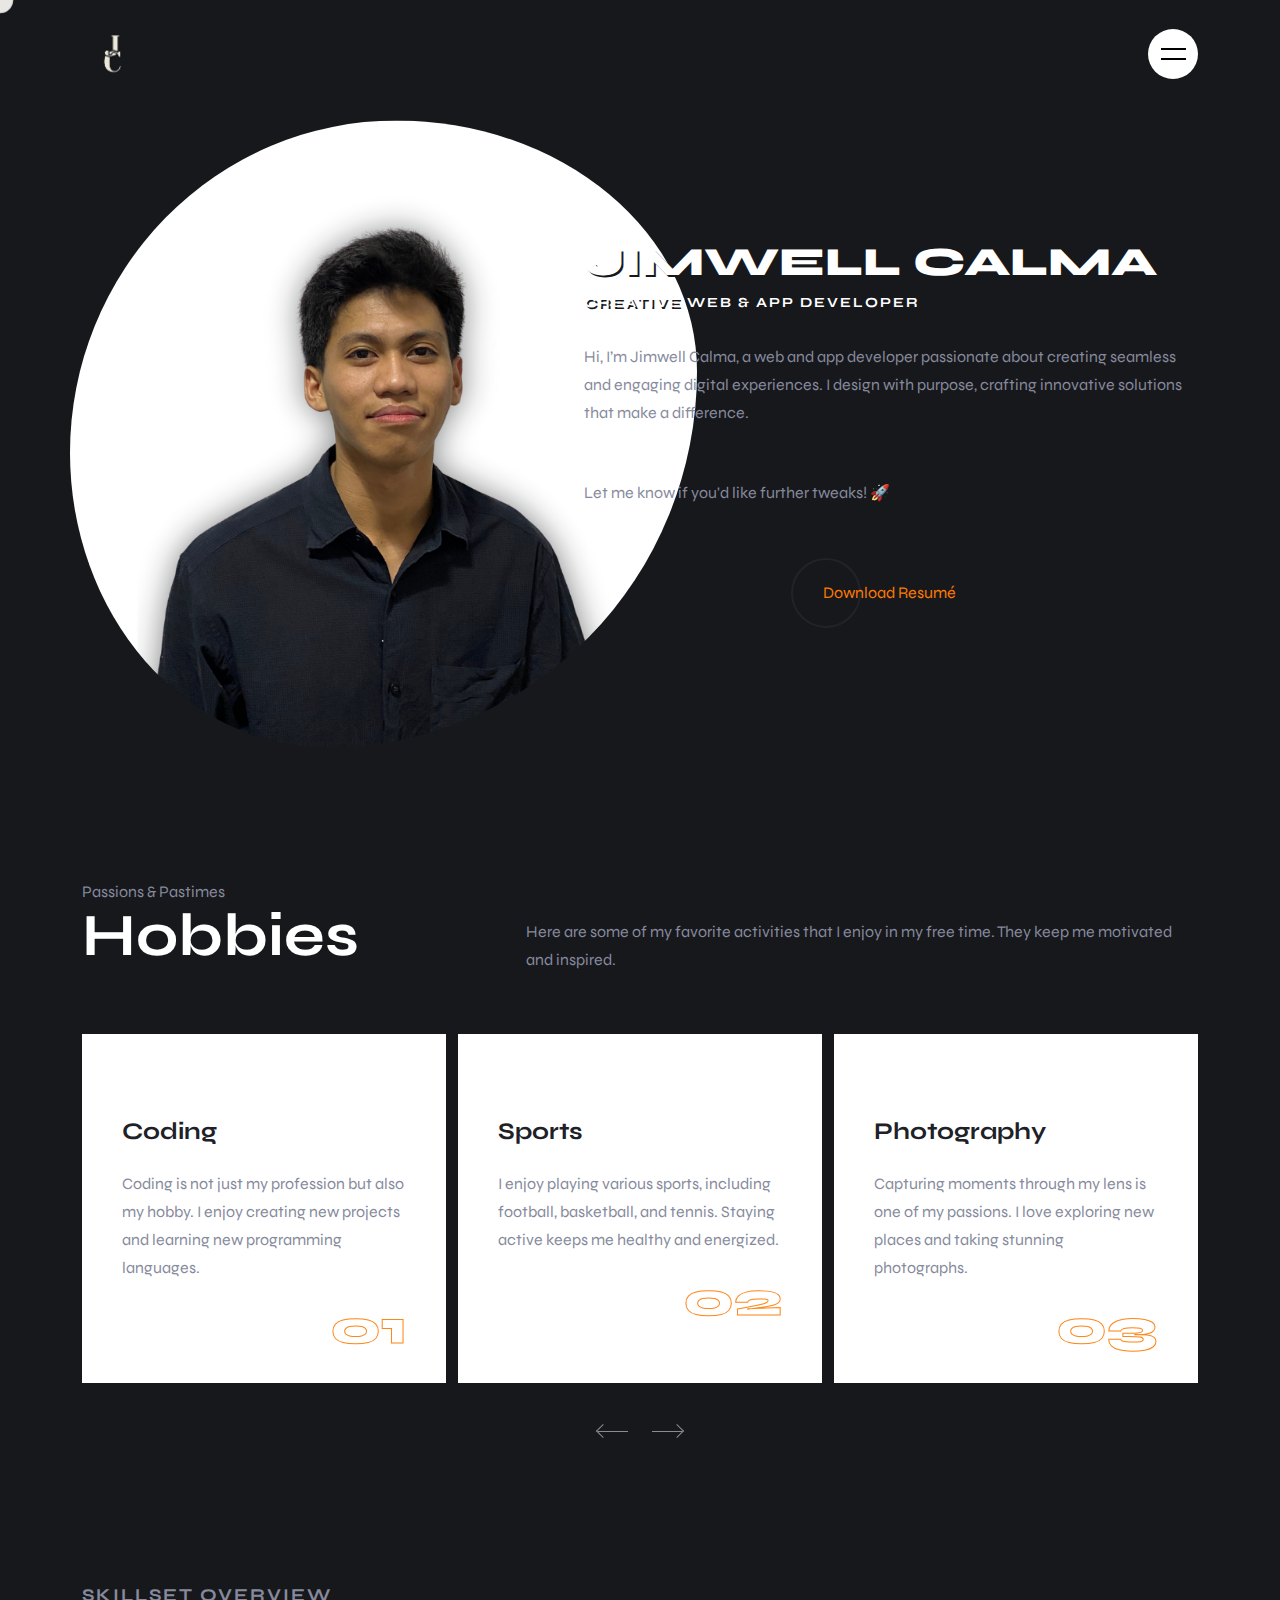
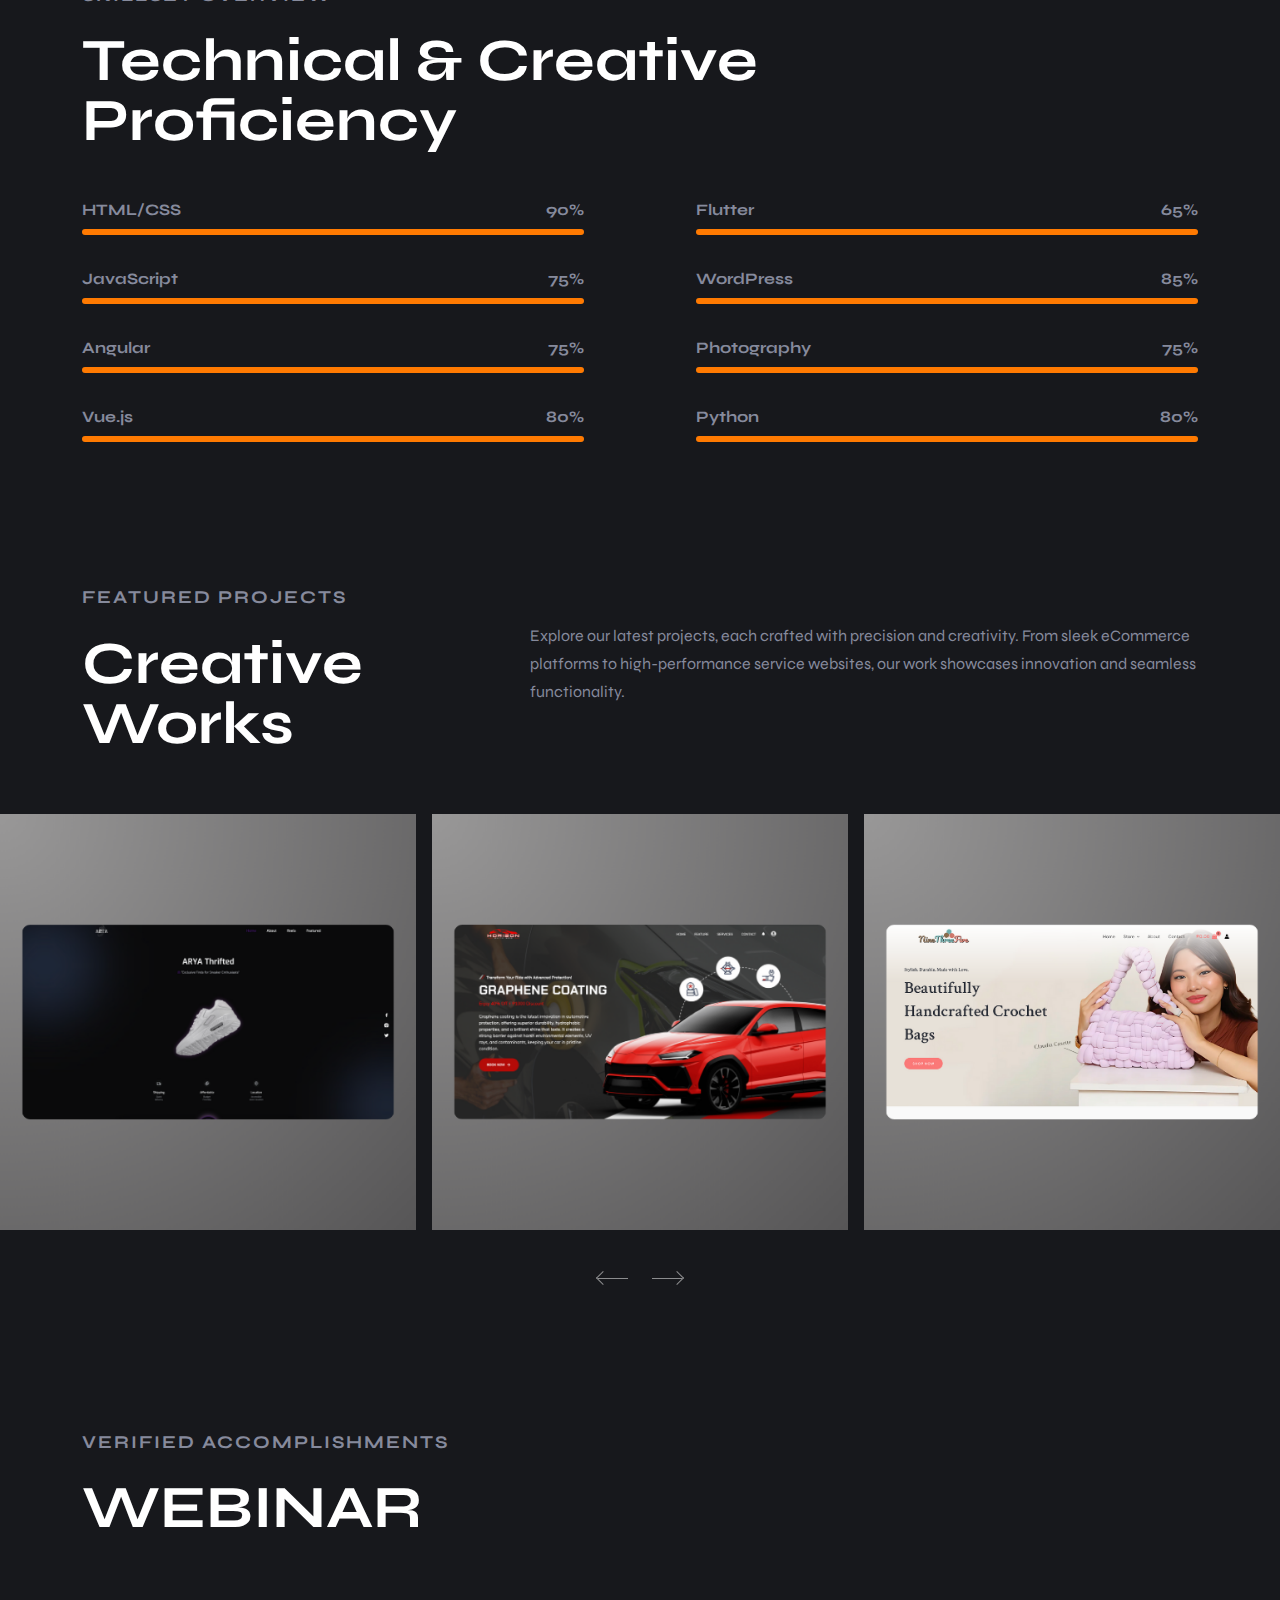
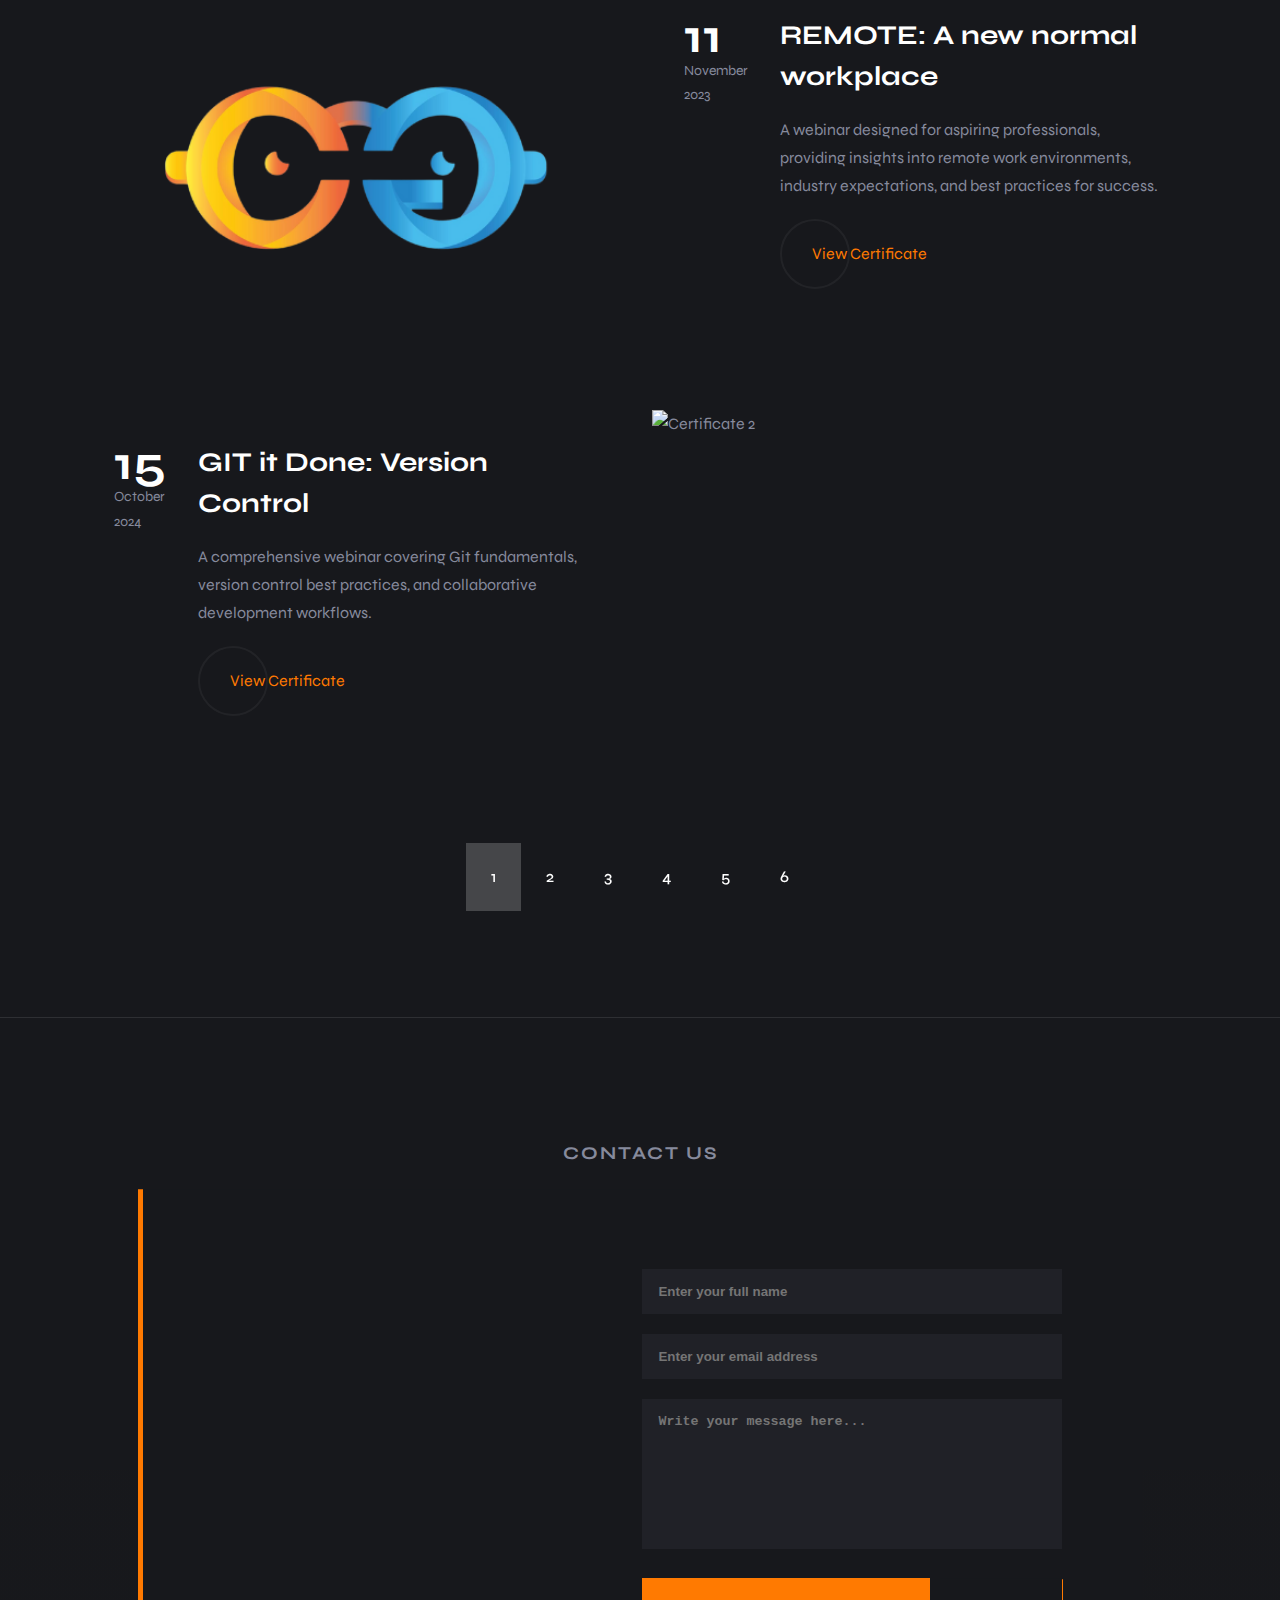
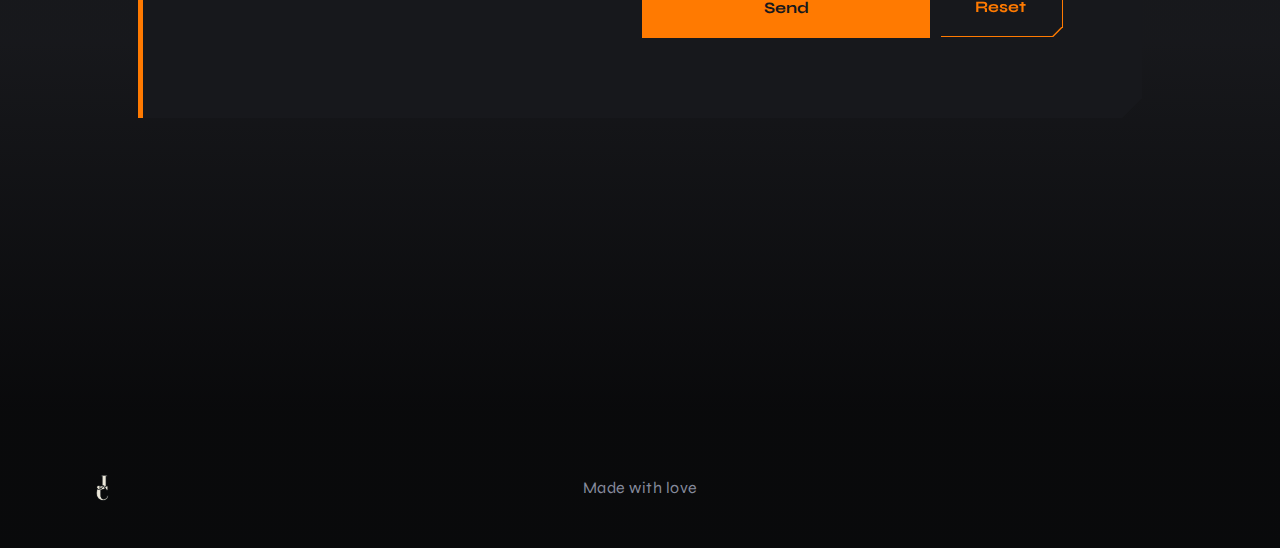
==== index.html @ 07f1e0ca "hobbies added" ====
<!DOCTYPE html>
<html lang="en">

<head>
  <meta charset="UTF-8">
  <meta http-equiv="X-UA-Compatible" content="IE=edge">
  <meta name="viewport" content="width=device-width, initial-scale=1.0">

  <!-- 
    - primary meta tags
  -->
  <title>Jimwell Calma - Online Portfolio</title>
  <meta name="title" content="Jimwell Calma - Creative Web & App Developer | Frontend & UI/UX Specialist">
  <meta name="description" content="Jimwell Calma is a passionate web and app developer specializing in responsive design, user-friendly interfaces, and seamless digital experiences. Explore projects in web development, eCommerce, and modern UI/UX solutions.">


  <!-- 
    - favicon
  -->
  <link rel="shortcut icon" href="./assets/images/CalmaLogoLoader.svg" type="image/svg+xml">

  <!-- 
    - google font link
  -->
  <link rel="preconnect" href="https://fonts.googleapis.com">
  <link rel="preconnect" href="https://fonts.gstatic.com" crossorigin>
  <link href="https://fonts.googleapis.com/css2?family=Syne:wght@400;600;700;800&display=swap" rel="stylesheet">

  <!-- 
    - custom css link
  -->
  <link rel="stylesheet" href="./assets/css/style.css">

  <!-- 
    - preload images
  -->
  <link rel="preload" as="image" href="./assets/images/hero-banner.jpg">

  <script type="module" src="https://unpkg.com/@google/model-viewer/dist/model-viewer.min.js"></script>
</head>

<body>

  <!-- 
    - #PRELOADER
  -->

  <div class="loading" data-preloader>
    <img src="./assets/images/CalmaLogoLoader.svg" width="55" height="55" alt="loading" class="img">
    <img src="./assets/images/loading-circle.svg" width="70" height="70" alt="" class="circle">
  </div>





  <!-- 
    - #HEADER
  -->

  <header class="header" data-header>
    <div class="container">

      <a href="#" class="logo">
        <img src="./assets/images/LogoCalma.png" width="60" height="50" alt="Pfolio home">
      </a>

      <button class="nav-toggle-btn" data-nav-toggler data-nav-toggle-btn aria-label="Toggle menu">
        <span class="line line-1"></span>
        <span class="line line-2"></span>
      </button>

      <nav class="navbar" data-navbar>
        <ul class="navbar-list">

          <li>
            <a href="#" class="navbar-link">Home</a>
          </li>

          <li>
            <a href="#hobby" class="navbar-link">Hobbies</a>
          </li>

          <li>
            <a href="#skills" class="navbar-link">Skills</a>
          </li>

          <li>
            <a href="#project" class="navbar-link">Portfolio</a>
          </li>

          <li>
            <a href="#certificate" class="navbar-link">Certificates</a>
          </li>

          <li>
            <a href="#contact" class="navbar-link">Contact</a>
          </li>

        </ul>
      </nav>

      <div class="overlay" data-nav-toggler data-overlay></div>

    </div>
  </header>





  <main>
    <article>

      <!-- 
        - #HERO
      -->

      <section class="section hero" aria-label="home">
        <div class="container">

          <div class="hero-content">

            <h1 class="h1 hero-title">Jimwell Calma</h1>

            <p class="hero-subtitle">
              Creative Web & App Developer
            </p>

            <div class="hero-banner">
              <img src="./assets/images/hero-banner.png" width="800" height="800" alt="Jimwell Calma" class="w-100">
            </div>

            <p class="section-text">
              Hi, I’m Jimwell Calma, a web and app developer passionate about creating seamless and engaging digital experiences. I design with purpose, crafting innovative solutions that make a difference.
            </p>

            <p class="section-text">
              Let me know if you'd like further tweaks! 🚀
            </p>

            <a href="/assets/images/Resume.pdf" class="btn has-before" target="_blank">
                <span class="span" style="color: #FF7A01;">Download Resumé</span>

                <ion-icon name="download-outline" aria-hidden="true" style="color: #FF7A01;"></ion-icon>
            </a>

          </div>

        </div>
      </section>





    <!-- 
      - #HOBBIES
    -->

    <section id="hobby" class="hobby animate-on-scroll" aria-labelledby="hobby-label">
      <div class="container">

        <div class="title-wrapper">

          <div>
            <p class="hobby-subtitle">
              Passions & Pastimes
            </p>

            <h2 class="h2 section-title" id="hobby-label">Hobbies</h2>
          </div>

          <p class="section-text">
            Here are some of my favorite activities that I enjoy in my free time. They keep me motivated and inspired.
          </p>

        </div>

        <div class="slider" data-slider>

          <ul class="slider-container hobby-list" data-slider-container>

            <li class="slider-item" data-slider-item>
              <div class="hobby-card">

                <div class="card-icon">
                  <ion-icon name="code-slash-outline"></ion-icon>
                </div>

                <h3 class="h3 card-title">Coding</h3>

                <p class="card-text">
                  Coding is not just my profession but also my hobby. I enjoy creating new projects and learning new programming languages.
                </p>

                <span class="text-lg card-number">01</span>

              </div>
            </li>

            <li class="slider-item" data-slider-item>
              <div class="hobby-card">

                <div class="card-icon">
                  <ion-icon name="football-outline"></ion-icon>
                </div>

                <h3 class="h3 card-title">Sports</h3>

                <p class="card-text">
                  I enjoy playing various sports, including football, basketball, and tennis. Staying active keeps me healthy and energized.
                </p>

                <span class="text-lg card-number">02</span>


              </div>
            </li>

            <li class="slider-item" data-slider-item>
              <div class="hobby-card">

                <div class="card-icon">
                  <ion-icon name="camera-outline"></ion-icon>
                </div>

                <h3 class="h3 card-title">Photography</h3>

                <p class="card-text">
                  Capturing moments through my lens is one of my passions. I love exploring new places and taking stunning photographs.
                </p>

                <span class="text-lg card-number">03</span>


              </div>
            </li>

            <li class="slider-item" data-slider-item>
              <div class="hobby-card">

                <div class="card-icon">
                  <ion-icon name="book-outline"></ion-icon>
                </div>

                <h3 class="h3 card-title">Learning New Things</h3>

                <p class="card-text">
                  I am always eager to learn new things, whether it's a new skill, a new language, or a new technology. Continuous learning keeps me sharp and curious.
                </p>

                <span class="text-lg card-number">04</span>


              </div>
            </li>

            <li class="slider-item" data-slider-item>
              <div class="hobby-card">

                <div class="card-icon">
                  <ion-icon name="game-controller-outline"></ion-icon>
                </div>

                <h3 class="h3 card-title">Gaming</h3>

                <p class="card-text">
                  Gaming is a great way to relax and unwind. I enjoy playing various video games, from strategy games to action-packed adventures.
                </p>

                <span class="text-lg card-number">05</span>


              </div>
            </li>

            <li class="slider-item" data-slider-item>
              <div class="hobby-card">

                <div class="card-icon">
                  <ion-icon name="briefcase-outline"></ion-icon>
                </div>

                <h3 class="h3 card-title">Business</h3>

                <p class="card-text">
                  I have a keen interest in business strategies and entrepreneurship. I enjoy exploring new business ideas and opportunities.
                </p>

                <span class="text-lg card-number">06</span>

              </div>
            </li>

          </ul>

          <div class="slider-controls">
            <button class="slider-control prev" data-slider-prev aria-label="Slide to previous item">
              <div class="line"></div>
              <div class="arrow"></div>
            </button>

            <button class="slider-control next" data-slider-next aria-label="Slide to next item">
              <div class="line"></div>
              <div class="arrow"></div>
            </button>
          </div>

        </div>

      </div>
    </section>




      <!-- 
  - #SKILLS
-->

<section id="skills" class="section skills " aria-label="our skills">
  <div class="container">

    <p class="section-subtitle">Skillset Overview</p>

    <h2 class="h2 section-title">Technical & Creative Proficiency</h2>

    <div class="skills-wrapper">

      <div class="skills-column">
        <ul class="skills-list">

          <li>
            <div class="progress-wrapper" data-progress="90">
              <p class="progress-label">HTML/CSS</p>
              <data class="progress-value" value="90">90%</data>
            </div>
            <div class="progress-bg">
              <div class="progress" style="--progress-width: 90%;"></div>
            </div>
          </li>

          <li>
            <div class="progress-wrapper" data-progress="75">
              <p class="progress-label">JavaScript</p>
              <data class="progress-value" value="75">75%</data>
            </div>
            <div class="progress-bg">
              <div class="progress" style="--progress-width: 75%;"></div>
            </div>
          </li>

          <li>
            <div class="progress-wrapper" data-progress="75">
              <p class="progress-label">Angular</p>
              <data class="progress-value" value="75">75%</data>
            </div>
            <div class="progress-bg">
              <div class="progress" style="--progress-width: 75%;"></div>
            </div>
          </li>

          <li>
            <div class="progress-wrapper" data-progress="80">
              <p class="progress-label">Vue.js</p>
              <data class="progress-value" value="80">80%</data>
            </div>
            <div class="progress-bg">
              <div class="progress" style="--progress-width: 80%;"></div>
            </div>
          </li>

        </ul>
      </div>

      <div class="skills-column">
        <ul class="skills-list">

          <li>
            <div class="progress-wrapper" data-progress="65">
              <p class="progress-label">Flutter</p>
              <data class="progress-value" value="65">65%</data>
            </div>
            <div class="progress-bg">
              <div class="progress" style="--progress-width: 65%;"></div>
            </div>
          </li>

          <li>
            <div class="progress-wrapper" data-progress="85">
              <p class="progress-label">WordPress</p>
              <data class="progress-value" value="85">85%</data>
            </div>
            <div class="progress-bg">
              <div class="progress" style="--progress-width: 85%;"></div>
            </div>
          </li>

          <li>
            <div class="progress-wrapper" data-progress="75">
              <p class="progress-label">Photography</p>
              <data class="progress-value" value="75">75%</data>
            </div>
            <div class="progress-bg">
              <div class="progress" style="--progress-width: 75%;"></div>
            </div>
          </li>

          <li>
            <div class="progress-wrapper" data-progress="80">
              <p class="progress-label">Python</p>
              <data class="progress-value" value="80">80%</data>
            </div>
            <div class="progress-bg">
              <div class="progress" style="--progress-width: 80%;"></div>
            </div>
          </li>

        </ul>
      </div>

    </div>

  </div>
</section>





      <!-- 
        - #PORTFOLIO
      -->

      <section id="project" class="portfolio" aria-labelledby="portfolio-label">
        <div class="title-wrapper container">
          <div>
            <p class="section-subtitle" id="portfolio-label">Featured Projects</p>
            <h2 class="h2 section-title">Creative Works</h2>
          </div>
          <p class="section-text">
            Explore our latest projects, each crafted with precision and creativity. From sleek eCommerce platforms to high-performance service websites, our work showcases innovation and seamless functionality.
          </p>
        </div>
      
        <div class="slider" data-slider>
          <ul class="slider-container" data-slider-container>
            <li class="slider-item">
              <div class="portfolio-card img-holder" style="--width: 500; --height: 500;">
                <img src="./assets/images/projects/Arya.png" width="500" height="500" loading="lazy" alt="portfolio"
                  class="img-cover">
                <div class="card-content">
                  <h3 class="h3 card-title" style="color: #FF7A01;">Arya</h3>
                  <p class="card-text">Arya is an eCommerce website that showcases a variety of shoes.</p>
                </div>
                <a href="/projects/arya.html" class="layer-link"></a>
              </div>
            </li>

            <li class="slider-item">
              <div class="portfolio-card img-holder" style="--width: 500; --height: 500;">
                <img src="./assets/images/projects/HorizonAutoSpa.png" width="500" height="500" loading="lazy" alt="portfolio"
                  class="img-cover">
                <div class="card-content">
                  <h3 class="h3 card-title" style="color: #FF7A01;">HorizonAutoSpa</h3>
                  <p class="card-text">A professional automotive detailing website offering seamless online booking and a comprehensive showcase of premium car care services.</p>
                </div>
                <a href="/projects/horizon.html" class="layer-link"></a>
              </div>
            </li>

            <li class="slider-item">
              <div class="portfolio-card img-holder" style="--width: 500; --height: 500;">
                <img src="./assets/images/projects/NineThreeFive.png" width="500" height="500" loading="lazy" alt="portfolio"
                  class="img-cover">
                <div class="card-content">
                  <h3 class="h3 card-title" style="color: #FF7A01;">NineThreeFive</h3>
                  <p class="card-text">An eCommerce platform dedicated to handcrafted crochet bags, featuring a seamless shopping experience and a curated showcase of available designs.</p>
                </div>
                <a href="/projects/ninthreefive.html" class="layer-link"></a>
              </div>
            </li>

            <li class="slider-item">
              <div class="portfolio-card img-holder" style="--width: 500; --height: 500;">
                <img src="./assets/images/projects/leprestige.png" width="500" height="500" loading="lazy" alt="portfolio"
                  class="img-cover">
                <div class="card-content">
                  <h3 class="h3 card-title" style="color: #FF7A01;">LePrestige</h3>
                  <p class="card-text">A modern online restaurant offering seamless ordering and reservation services.</p>
                </div>
                <a href="/projects/leprestige.html" class="layer-link"></a>
              </div>
            </li>

            <li class="slider-item">
              <div class="portfolio-card img-holder" style="--width: 500; --height: 500;">
                <img src="./assets/images/projects/Nutridog.png" width="500" height="500" loading="lazy" alt="portfolio"
                  class="img-cover">
                <div class="card-content">
                  <h3 class="h3 card-title" style="color: #FF7A01;">NutriDog</h3>
                  <p class="card-text">A dedicated blog for dog lovers, featuring expert tips on nutrition, training, health, and care to help every pup live a happy, healthy life.</p>
                </div>
                <a href="/projects/Nutridog.html" class="layer-link"></a>
              </div>
            </li>

            <li class="slider-item">
              <div class="portfolio-card img-holder" style="--width: 500; --height: 500;">
                <img src="./assets/images/projects/Photography.png" width="500" height="500" loading="lazy" alt="portfolio"
                  class="img-cover">
                <div class="card-content">
                  <h3 class="h3 card-title" style="color: #FF7A01;">Photography</h3>
                  <p class="card-text">A visual journey through my lens, capturing stunning landscapes, candid moments, and unique perspectives from my travels and experiences.</p>
                </div>
                <a href="/projects/photography.html" class="layer-link"></a>
              </div>
            </li>

          </ul>
          <div class="slider-controls">
            <button class="slider-control prev" data-slider-prev aria-label="Slide to previous item">
              <div class="line"></div>
              <div class="arrow"></div>
            </button>
            <button class="slider-control next" data-slider-next aria-label="Slide to next item">
              <div class="line"></div>
              <div class="arrow"></div>
            </button>
          </div>
        </div>
      </section>





      <!-- 
        - #certificate
      -->

      <section id="certificate" class="section certificate" aria-labelledby="certificate-label">
        <div class="container container-pag">
      
          <p class="section-subtitle" id="certificate-label">Verified Accomplishments</p>
      
          <h2 class="h2 section-title" id="certificate-title"></h2>
      
          <ul class="certificate-list" id="certificate-list">
      
            <li class="certificate-page" data-page="1">
              <div class="certificate-card">
                <figure class="card-banner img-holder-2" style="--width: 700; --height: 470;">
                  <img src="./assets/images/certificates/codegeeks.png" width="700" height="470" loading="lazy"
                    alt="Certificate 1" class="img-cover">
                </figure>
                <div class="card-content">
                  <time class="time" datetime="2023-11-11">
                    <span class="span text-lg">11</span>
                    November 2023
                  </time>
                  <div>
                    <h3 class="h3 card-title">REMOTE: A new normal workplace</h3>
                    <p class="card-text">A webinar designed for aspiring professionals, providing insights into remote work environments, industry expectations, and best practices for success.</p>
                    <a href="./assets/images/certificates/pdf/CG_WEBINAR.pdf" class="btn has-before" target="_blank">
                      <span class="span" style="color: #FF7A01;">View Certificate</span>
                      <ion-icon name="arrow-forward" aria-hidden="true" style="color: #FF7A01;"></ion-icon>
                    </a>
                  </div>
                </div>
              </div>
            </li>
      
            <li class="certificate-page" data-page="1">
              <div class="certificate-card">
                <figure class="card-banner img-holder-2" style="--width: 700; --height: 470;">
                  <img src="./assets/images/certificates/GIT.png" width="700" height="470" loading="lazy"
                    alt="Certificate 2" class="img-cover">
                </figure>
                <div class="card-content">
                  <time class="time" datetime="2024-10-15">
                    <span class="span text-lg">15</span>
                    October 2024
                  </time>
                  <div>
                    <h3 class="h3 card-title">GIT it Done: Version Control</h3>
                    <p class="card-text">A comprehensive webinar covering Git fundamentals, version control best practices, and collaborative development workflows.</p>
                    <a href="./assets/images/certificates/pdf/GIT_WEBINAR.pdf" class="btn has-before" target="_blank">
                      <span class="span" style="color: #FF7A01;">View Certificate</span>
                      <ion-icon name="arrow-forward" aria-hidden="true" style="color: #FF7A01;"></ion-icon>
                    </a>
                  </div>
                </div>
              </div>
            </li>
      
            <li class="certificate-page" data-page="2">
              <div class="certificate-card">
                <figure class="card-banner img-holder-2" style="--width: 700; --height: 470;">
                  <img src="./assets/images/certificates/Webflow1.png" width="700" height="470" loading="lazy"
                    alt="Certificate 2" class="img-cover">
                </figure>
                <div class="card-content">
                  <time class="time" datetime="2024-10-07">
                    <span class="span text-lg">7</span>
                    October 2024
                  </time>
                  <div>
                    <h3 class="h3 card-title">Webflow 1</h3>
                    <p class="card-text">An introductory course covering the fundamentals of Webflow, including website structure, design principles, and no-code development techniques.</p>
                    <a href="./assets/images/certificates/pdf/Webflow_1.pdf" class="btn has-before" target="_blank">
                      <span class="span" style="color: #FF7A01;">View Certificate</span>
                      <ion-icon name="arrow-forward" aria-hidden="true" style="color: #FF7A01;"></ion-icon>
                    </a>
                  </div>
                </div>
              </div>
            </li>

            <li class="certificate-page" data-page="2">
              <div class="certificate-card">
                <figure class="card-banner img-holder-2" style="--width: 700; --height: 470;">
                  <img src="./assets/images/certificates/Webflow1.png" width="700" height="470" loading="lazy"
                    alt="Certificate 2" class="img-cover">
                </figure>
                <div class="card-content">
                  <time class="time" datetime="2025-02-01">
                    <span class="span text-lg">7</span>
                    October 2024
                  </time>
                  <div>
                    <h3 class="h3 card-title">Webflow 101</h3>
                    <p class="card-text">A comprehensive course exploring advanced Webflow features, responsive design, CMS integration, and best practices for building dynamic websites.</p>
                    <a href="./assets/images/certificates/pdf/Webflow_101.pdf" class="btn has-before" target="_blank">
                      <span class="span" style="color: #FF7A01;">View Certificate</span>
                      <ion-icon name="arrow-forward" aria-hidden="true" style="color: #FF7A01;"></ion-icon>
                    </a>
                  </div>
                </div>
              </div>
            </li>

            <li class="certificate-page" data-page="3">
              <div class="certificate-card">
                <figure class="card-banner img-holder-2" style="--width: 700; --height: 470;">
                  <img src="./assets/images/certificates/hubspot.png" width="700" height="470" loading="lazy"
                    alt="Certificate 2" class="img-cover">
                </figure>
                <div class="card-content">
                  <time class="time" datetime="2025-01-18">
                    <span class="span text-lg">18</span>
                    January 2025
                  </time>
                  <div>
                    <h3 class="h3 card-title">Search Engine Optimization 1</h3>
                    <p class="card-text">In-depth course covering the fundamentals of SEO, including keyword research, on-page optimization, and search engine ranking strategies.</p>
                    <a href="https://app.hubspot.com/academy/achievements/41mm84yj/en/1/jimwell-calma/seo" class="btn has-before" target="_blank">
                      <span class="span" style="color: #FF7A01;">View Certificate</span>
                      <ion-icon name="arrow-forward" aria-hidden="true" style="color: #FF7A01;"></ion-icon>
                    </a>
                  </div>
                </div>
              </div>
            </li>

            <li class="certificate-page" data-page="3">
              <div class="certificate-card">
                <figure class="card-banner img-holder-2" style="--width: 700; --height: 470;">
                  <img src="./assets/images/certificates/hubspot.png" width="700" height="470" loading="lazy"
                    alt="Certificate 2" class="img-cover">
                </figure>
                <div class="card-content">
                  <time class="time" datetime="2024-10-07">
                    <span class="span text-lg">1</span>
                    February 2025
                  </time>
                  <div>
                    <h3 class="h3 card-title">Search Engine Optimization 2</h3>
                    <p class="card-text">Advanced course exploring technical SEO, backlink strategies, content marketing, and analytics for driving organic growth.</p>
                    <a href="https://app.hubspot.com/academy/achievements/l95nz4jj/en/1/jimwell-calma/seo-ii" class="btn has-before" target="_blank">
                      <span class="span" style="color: #FF7A01;">View Certificate</span>
                      <ion-icon name="arrow-forward" aria-hidden="true" style="color: #FF7A01;"></ion-icon>
                    </a>
                  </div>
                </div>
              </div>
            </li>

            <li class="certificate-page" data-page="4">
              <div class="certificate-card">
                <figure class="card-banner img-holder-2" style="--width: 700; --height: 470;">
                  <img src="./assets/images/certificates/networks.png" width="700" height="470" loading="lazy"
                    alt="Certificate 2" class="img-cover">
                </figure>
                <div class="card-content">
                  <time class="time" datetime="2024-06-23">
                    <span class="span text-lg">23</span>
                    June 2024
                  </time>
                  <div>
                    <h3 class="h3 card-title">Introduction to Networks</h3>
                    <p class="card-text">Foundational course covering network architecture, protocols, and the principles of connectivity in modern networking.</p>
                    <a href="https://www.credly.com/badges/ccefc493-77df-4e86-ade4-f2dbceedfeed" class="btn has-before" target="_blank">
                      <span class="span" style="color: #FF7A01;">View Certificate</span>
                      <ion-icon name="arrow-forward" aria-hidden="true" style="color: #FF7A01;"></ion-icon>
                    </a>
                  </div>
                </div>
              </div>
            </li>
      
            <li class="certificate-page" data-page="4">
              <div class="certificate-card">
                <figure class="card-banner img-holder-2" style="--width: 700; --height: 470;">
                  <img src="./assets/images/certificates/cybersecurity.png" width="700" height="470" loading="lazy"
                    alt="Certificate 2" class="img-cover">
                </figure>
                <div class="card-content">
                  <time class="time" datetime="2024-12-01">
                    <span class="span text-lg">1</span>
                    December 2024
                  </time>
                  <div>
                    <h3 class="h3 card-title">CyberSecurity Essentials</h3>
                    <p class="card-text">Comprehensive course exploring core cybersecurity concepts, threat mitigation, network security, and best practices for protecting digital assets.</p>
                    <a href="#" class="btn has-before">
                      <span class="span" style="color: #FF7A01;">View Certificate</span>
                      <ion-icon name="arrow-forward" aria-hidden="true" style="color: #FF7A01;"></ion-icon>
                    </a>
                  </div>
                </div>
              </div>
            </li>

            <li class="certificate-page" data-page="5">
              <div class="certificate-card">
                <figure class="card-banner img-holder-2" style="--width: 700; --height: 470;">
                  <img src="./assets/images/certificates/FreeCodeCamp1.png" width="700" height="470" loading="lazy"
                    alt="Certificate 2" class="img-cover">
                </figure>
                <div class="card-content">
                  <time class="time" datetime="2024-01-26">
                    <span class="span text-lg">26</span>
                    January 2024
                  </time>
                  <div>
                    <h3 class="h3 card-title">Responsive Web Design</h3>
                    <p class="card-text">A comprehensive course covering modern CSS techniques, flexible layouts, and best practices for creating fully responsive websites.</p>
                    <a href="https://www.freecodecamp.org/certification/JimwellCalma/responsive-web-design" class="btn has-before" target="_blank">
                      <span class="span" style="color: #FF7A01;">View Certificate</span>
                      <ion-icon name="arrow-forward" aria-hidden="true" style="color: #FF7A01;"></ion-icon>
                    </a>
                  </div>
                </div>
              </div>
            </li>

            <li class="certificate-page" data-page="5">
              <div class="certificate-card">
                <figure class="card-banner img-holder-2" style="--width: 700; --height: 470;">
                  <img src="./assets/images/certificates/FreeCodeCamp1.png" width="700" height="470" loading="lazy"
                    alt="Certificate 2" class="img-cover">
                </figure>
                <div class="card-content">
                  <time class="time" datetime="2024-03-05">
                    <span class="span text-lg">5</span>
                    March 2024
                  </time>
                  <div>
                    <h3 class="h3 card-title">JavaScript Algorithms and Data Structures</h3>
                    <p class="card-text">In-depth course exploring fundamental JavaScript concepts, problem-solving techniques, and algorithmic efficiency.</p>
                    <a href="https://www.freecodecamp.org/certification/JimwellCalma/javascript-algorithms-and-data-structures" class="btn has-before" target="_blank">
                      <span class="span" style="color: #FF7A01;">View Certificate</span>
                      <ion-icon name="arrow-forward" aria-hidden="true" style="color: #FF7A01;"></ion-icon>
                    </a>
                  </div>
                </div>
              </div>
            </li>

            <li class="certificate-page" data-page="6">
              <div class="certificate-card">
                <figure class="card-banner img-holder-2" style="--width: 700; --height: 470;">
                  <img src="./assets/images/certificates/Python.png" width="700" height="470" loading="lazy"
                    alt="Certificate 2" class="img-cover">
                </figure>
                <div class="card-content">
                  <time class="time" datetime="2024-05-01">
                    <span class="span text-lg">1</span>
                    May 2024
                  </time>
                  <div>
                    <h3 class="h3 card-title">Python Programming Course</h3>
                    <p class="card-text">A comprehensive course covering fundamental concepts, data structures, object-oriented programming, and practical applications in Python.</p>
                    <a href="https://www.udemy.com/certificate/UC-6fa0fec9-b7ed-4c99-b605-f95f61d34755/" class="btn has-before" target="_blank">
                      <span class="span" style="color: #FF7A01;">View Certificate</span>
                      <ion-icon name="arrow-forward" aria-hidden="true" style="color: #FF7A01;"></ion-icon>
                    </a>
                  </div>
                </div>
              </div>
            </li>

            <li class="certificate-page" data-page="6">
              <div class="certificate-card">
                <figure class="card-banner img-holder-2" style="--width: 700; --height: 470;">
                  <img src="./assets/images/certificates/Figma.png" width="700" height="470" loading="lazy"
                    alt="Certificate 2" class="img-cover">
                </figure>
                <div class="card-content">
                  <time class="time" datetime="2023-10-16">
                    <span class="span text-lg">16</span>
                    October 2023
                  </time>
                  <div>
                    <h3 class="h3 card-title">Introduction to Figma</h3>
                    <p class="card-text">An introductory course on Figma covering UI/UX design principles, prototyping, and collaboration techniques for creating high-quality digital products.</p>
                    <a href="https://coursera.org/share/3d2a7f52520a5264f774a5dcd102f99f" class="btn has-before" target="_blank">
                      <span class="span" style="color: #FF7A01;">View Certificate</span>
                      <ion-icon name="arrow-forward" aria-hidden="true" style="color: #FF7A01;"></ion-icon>
                    </a>
                  </div>
                </div>
              </div>
            </li>

            
            <!-- Add more certificate items here with data-page attribute set to 2, 3, etc. -->
      
          </ul>
      
          <div class="pagination-controls">
            <ul class="pagination">
              <li>
                <a href="#" data-page="1" data-title="WEBINAR">1</a>
              </li>
              <li>
                <a href="#" data-page="2" data-title="WEBFLOW">2</a>
              </li>
              <li>
                <a href="#" data-page="3" data-title="SEO">3</a>
              </li>
              <li>
                <a href="#" data-page="4" data-title="CISCO">4</a>
              </li>
              <li>
                <a href="#" data-page="5" data-title="HTML/JS/CSS">5</a>
              </li>
              <li>
                <a href="#" data-page="6" data-title="PYTON & FIGMA">6</a>
              </li>
              <!-- Add more page numbers as needed -->
            </ul>
          </div>
      
        </div>
      </section>

    </article>
  </main>




  <!-- 
    - #FOOTER
  -->

  <footer class="footer">

    <div class="footer-top section" id="contact">
      <div class="container">
  
        <p class="section-subtitle" data-reveal>Contact Us</p>
        <div class="form-container">
          <div class="form-image">
            <model-viewer class="model" alt="laptop" src="https://raw.githubusercontent.com/Smit-Prajapati/prajapatismit/b5f434ae4d45d10fe1664d5606ad28e4d9c739af/images/laptop.glb" shadow-intensity="1" camera-controls touch-action="pan-y" environment-image="https://raw.githubusercontent.com/Smit-Prajapati/prajapatismit/b5f434ae4d45d10fe1664d5606ad28e4d9c739af/images/dancing_hall_2k.hdr" exposure="1.5" disable-zoom disable-tap camera-orbit="-45deg 60deg 9m" autoplay></model-viewer>
          </div>
          <div class="form">
            <input type="text" id="name" placeholder="Enter your full name">
            <input type="email" id="mail" placeholder="Enter your email address">
            <textarea name="message" id="message" cols="30" rows="10" placeholder="Write your message here..."></textarea>
            <div class="button-container">
              <div class="send-button">Send</div>
              <div class="reset-button-container">
                <div class="reset-button" id="reset-btn">Reset</div>
              </div>
            </div>
          </div>
        </div>
      </div>
    </div>
  
    <div class="footer-bottom">
      <div class="container">
        
        <a href="#" class="logo">
          <img src="./assets/images/LogoCalma.png" width="40" height="40" loading="lazy" alt="Richard home">
        </a>
  
        <ul class="social-list">

          <li>
            <a href="#" class="social-link">
              <ion-icon name="logo-facebook"></ion-icon>
            </a>
          </li>
        
          <li>
            <a href="#" class="social-link">
              <ion-icon name="logo-instagram"></ion-icon>
            </a>
          </li>
        
          <li>
            <a href="#" class="social-link">
              <ion-icon name="logo-xing"></ion-icon>
            </a>
          </li>
        
          <li>
            <a href="#" class="social-link">
              <ion-icon name="logo-linkedin"></ion-icon>
            </a>
          </li>
        
          <li>
            <a href="#" class="social-link">
              <ion-icon name="logo-github"></ion-icon>
            </a>
          </li>
        
        </ul>
  
        <p class="copyright">Made with love</p>
  
      </div>
    </div>
  
    <div class="footer-bg has-before">
      <img src="./assets/images/footer-bg.jpg" width="1920" height="1135" loading="lazy" alt="photography"
        class="img-cover">
    </div>
  
  </footer>


 <!-- 
    - #BACK TO TOP
  -->

  <a href="#top" class="back-top-btn" aria-label="back to top" data-back-top-btn>0%</a>

  <!-- 
    - #CUSTOM CURSOR
  -->

  <div class="cursor" data-cursor></div>
  <!-- 
    - custom js link
  -->
  <script src="./assets/js/script.js"></script>

  <!-- 
    - ionicon link
  -->
  <script type="module" src="https://unpkg.com/ionicons@5.5.2/dist/ionicons/ionicons.esm.js"></script>
  <script nomodule src="https://unpkg.com/ionicons@5.5.2/dist/ionicons/ionicons.js"></script>

</body>

</html>
---- assets/css/style.css ----
/*-----------------------------------*\
  #main.css
\*-----------------------------------*/

/**
 * copyright 2022 codewithsadee
 */





/*-----------------------------------*\
  #CUSTOM PROPERTY
\*-----------------------------------*/

:root {

  /**
   * colors
   */

  --raisin-black: hsla(231, 10%, 14%, 1);
  --roman-silver: hsla(229, 10%, 57%, 1);
  --eerie-black: hsla(228, 9%, 10%, 1);
  --black: hsla(0, 0%, 0%, 1);
  --white: hsla(0, 0%, 100%, 1);
  --radical-red: hsl(346, 100%, 58%);
  --white_a10: hsla(0, 0%, 100%, 0.1);
  --white_a5: hsla(0, 0%, 100%, 0.05);
  --navy-blue: hsla(204, 46%, 12%, 1);
  --smokey-black: hsl(0, 0%, 7%);
  --orange: #FF7A01;
  --orange-light: #ff7c01c1;

  /**
   * gradient color
   */

   --gradient-1: linear-gradient(180deg, transparent, var(--smokey-black));
   --gradient-2: linear-gradient(180deg,var(--eerie-black) 25%,hsla(0, 0%, 0%, 0.6) 80%);
  /**
   * typography
   */

  --ff-syne: 'Syne', sans-serif;
  --ff-recoleta: "Recoleta", serif;
  --ff-gordita: "Gordita", sans-serif;

  --fs-1: 4.8rem;
  --fs-2: 4.5rem;
  --fs-3: 4rem;
  --fs-4: 2.4rem;
  --fs-5: 2rem;
  --fs-6: 1.8rem;
  --fs-7: 1.4rem;
  --fs-8: 1.8rem;
  
  --fw-800: 800;
  --fw-700: 700;

  /**
   * spacing
   */

  --section-padding: 100px;

  /**
   * border radius
   */

  --radius-pill: 100px;
  --radius-circle: 50%;
  --blob-radius: 52% 48% 59% 41% / 53% 40% 60% 47%;

  /**
   * transition
   */

  --transition-1: 0.25s ease;
  --transition-2: 0.5s ease;
  --cubic-in: cubic-bezier(0.51, 0.03, 0.64, 0.28);
  --cubic-out: cubic-bezier(0.05, 0.83, 0.52, 0.97);
  --cubic-bounce: 0.6s cubic-bezier(0.68, -0.55, 0.265, 1.55);
  --cubic-ease-out: 700ms cubic-bezier(0.17, 0.67, 0, 1.01);

}





/*-----------------------------------*\
  #RESET
\*-----------------------------------*/

*,
*::before,
*::after {
  margin: 0;
  padding: 0;
  box-sizing: border-box;
}

li { list-style: none; }

a,
img,
span,
data,
button,
ion-icon { display: block; }

a {
  color: inherit;
  text-decoration: none;
}

img { height: auto; }

button {
  background: none;
  border: none;
  font: inherit;
  cursor: pointer;
}

ion-icon { pointer-events: none; }

html {
  font-family: var(--ff-syne);
  font-size: 10px;
  scroll-behavior: smooth;
}

body {
  background-color: var(--eerie-black);
  color: var(--roman-silver);
  font-size: 1.6rem;
  line-height: 1.75;
  overflow: hidden;
}

body.loaded { overflow: overlay; }

body.nav-active { overflow: auto; }

::-webkit-scrollbar { width: 5px; }

::-webkit-scrollbar-track { background: transparent; }

::-webkit-scrollbar-thumb {
  background-color: var(--white);
  border-radius: 20px;
}





/*-----------------------------------*\
  #REUSED STYLE
\*-----------------------------------*/

.container { padding-inline: 12px; }

.section { padding-block: var(--section-padding); }

.h1 {
  font-size: var(--fs-3);
  font-weight: var(--fw-800);
}

.h1,
.h2,
.h4 {
  color: var(--white);
  line-height: 1;
}

.h2 { font-size: var(--fs-2); }

.h3 {
  color: var(--white);
  font-size: var(--fs-4);
  line-height: 1.5;
}

.h4 { font-size: var(--fs-5); }

.h2,
.h3,
.h4 { font-weight: var(--fw-700); }

.w-100 { width: 100%; }

.has-before {
  position: relative;
  z-index: 1;
}

.has-before::before {
  position: absolute;
  content: "";
  /* z-index: -1; */
}

.btn {
  color: var(--white);
  display: flex;
  align-items: center;
  gap: 4px;
  max-width: max-content;
  min-width: max-content;
  padding: 20px 32px;
}

.btn::before {
  width: 70px;
  height: 70px;
  top: 50%;
  left: 0;
  transform: translateY(-50%);
  border: 2px solid var(--white_a5);
  border-radius: var(--radius-circle);
  transition: var(--cubic-bounce);
}

.btn:is(:hover, :focus-visible)::before { left: calc(100% - 70px); }

.section-subtitle {
  text-transform: uppercase;
  font-size: var(--fs-8);
  font-weight: var(--fw-700);
  margin-block-end: 20px;
  letter-spacing: 2px;
}

.section-title { margin-block-end: 45px; }

.text-lg {
  font-family: var(--ff-syne);
  font-size: var(--fs-1);
}

.layer-link {
  position: absolute;
  top: 0;
  left: 0;
  width: 100%;
  height: 100%;
  z-index: 1;
}

.slider {
  --slider-items: 1;
  --item-gap: 12px;

  margin-block-start: 60px;
  overflow: hidden;
}

.slider-container {
  position: relative;
  display: flex;
  gap: var(--item-gap);
  transition: transform 0.5s ease-in-out;
}

.slider-item {
  --total-gap: calc(var(--item-gap) * (var(--slider-items) - 1));
  --item-width: calc((100% / var(--slider-items)) - (var(--total-gap) / var(--slider-items)));

  min-width: var(--item-width);
  width: var(--item-width);
}

.slider-control {
  position: relative;
  max-width: max-content;
  padding-block: 8px;
  opacity: 0.5;
}

.slider-control .line {
  width: 30px;
  height: 1px;
  background-color: var(--white);
}

.slider-control .arrow {
  position: absolute;
  transform: translateY(-60%) rotate(45deg);
  width: 10px;
  height: 10px;
  border-style: solid;
  border-color: var(--white);
}

.slider-control.prev .arrow {
  left: 0;
  border-width: 0 0 1px 1px;
}

.slider-control.next .arrow {
  right: 0;
  border-width: 1px 1px 0 0;
}

.slider-controls {
  display: flex;
  justify-content: center;
  align-items: center;
  gap: 24px;
  margin-block-start: 40px;
}

.img-holder-2 {
  aspect-ratio: var(--width) / var(--height);
  overflow: hidden;
}
.img-holder {
  aspect-ratio: var(--width) / var(--height);
  background-color: var(--white_a5);
  overflow: hidden;
}

.img-cover {
  width: 100%;
  height: 100%;
  object-fit: cover;
}





/*-----------------------------------*\
  #PRELOADER
\*-----------------------------------*/

.preloader {
  position: fixed;
  top: 0;
  left: 0;
  width: 100%;
  height: 100vh;
  background-color: var(--eerie-black);
  z-index: 10;
  display: grid;
  place-items: center;
  transition: var(--transition-2);
  transition-delay: 0.5s;
}

.preloader.loaded {
  opacity: 0;
  pointer-events: none;
}

.preloader .circle {
  width: 60px;
  height: 60px;
  border: 2px solid var(--raisin-black);
  border-top-color: var(--white);
  border-radius: var(--radius-circle);
  animation: rotate360 1s linear infinite;
  transition: var(--transition-2);
}

@keyframes rotate360 {
  0% { transform: rotate(0); }
  100% { transform: rotate(1turn); }
}

.preloader.loaded .circle { opacity: 0; }

/*-----------------------------------*\
  #LOADING
\*-----------------------------------*/

.loading {
  position: fixed;
  top: 0;
  left: 0;
  width: 100vw;
  height: 100vh;
  background-color: var(--white);
  z-index: 5;
  transform-origin: bottom;
  transition: 0.5s var(--cubic-in);
  transition-delay: 0.5s;
}

.loading.loaded {
  transform: scaleY(0);
  pointer-events: none;
}

.loading > * {
  position: absolute;
  top: 50%;
  left: 50%;
  transform: translate(-50%, -50%);
  transition: var(--transition-2);
}

.loading.loaded > * { opacity: 0; }

.loading .circle { animation: rotate360 1.5s linear infinite; }

@keyframes rotate360 {
  0% { transform: translate(-50%, -50%) rotate(0); }
  100% { transform: translate(-50%, -50%) rotate(1turn); }
}



/*-----------------------------------*\
  #HEADER
\*-----------------------------------*/

.header {
  position: fixed;
  top: 0;
  left: 0;
  width: 100%;
  background-color: var(--eerie-black);
  padding-block: 24px;
  z-index: 4;
  transition: var(--transition-1);
}

.header.active {
  background-color: var(--raisin-black);
  padding-block: 16px;
}

.header .container {
  display: flex;
  justify-content: space-between;
  align-items: center;
}

.nav-toggle-btn {
  width: 50px;
  height: 50px;
  background-color: var(--white);
  border-radius: var(--radius-circle);
  display: grid;
  place-content: center;
  gap: 8px;
  transition: var(--transition-1);
}

.nav-toggle-btn:is(:hover, :focus-visible) { gap: 10px; }

.nav-toggle-btn.active { gap: 8px; }

.nav-toggle-btn .line {
  width: 25px;
  height: 2px;
  background-color: var(--black);
  transition: var(--transition-1);
}

.nav-toggle-btn.active .line-1 { transform: rotate(45deg) translate(4px, 4px); }

.nav-toggle-btn.active .line-2 { transform: rotate(-45deg) translate(3px, -2px); }

.navbar {
  position: absolute;
  top: 100%;
  right: -370px;
  max-width: 370px;
  width: 100%;
  background-color: var(--white);
  height: 100vh;
  text-align: center;
  padding: 56px 40px;
  visibility: hidden;
  transition: 0.25s var(--cubic-in);
  z-index: 1;
}

.navbar.active {
  transform: translateX(-370px);
  visibility: visible;
  transition-timing-function: var(--cubic-out);
}

.navbar-link {
  color: var(--raisin-black);
  font-size: var(--fs-6);
  font-weight: var(--fw-700);
  padding-block: 10px;
  transition: var(--transition-1);
}

.navbar-link:is(:hover, :focus-visible) { text-shadow: 1px 0 0 var(--eerie-black); }

.overlay {
  position: absolute;
  top: 100%;
  left: 0;
  width: 100%;
  height: 100vh;
  display: none;
}

.overlay.active { display: block; }





/*-----------------------------------*\
  #HERO
\*-----------------------------------*/

.hero { padding-block-start: 130px; }

.hero-title {
  text-transform: uppercase;
  word-break: break-all;
}

.hero-subtitle {
  font-size: var(--fs-8);
  text-transform: uppercase;
  font-weight: var(--fw-700);
  color: var(--white);
  letter-spacing: 2px;
  line-height: 1.5em;
  margin-block: 10px 30px;
}

.hero-banner {
  border-radius: var(--blob-radius);
  overflow: hidden;
  animation: blobAnim 30s linear infinite;
}

@keyframes blobAnim {

  0%,
  100% { border-radius: var(--blob-radius); }

  10% { border-radius: 33% 67% 50% 50% / 43% 39% 61% 57%; }

  20% { border-radius: 51% 49% 31% 69% / 65% 39% 61% 35%; }

  30% { border-radius: 51% 49% 56% 44% / 45% 39% 61% 55%; }

  40% { border-radius: 66% 34% 33% 67% / 48% 71% 39% 52%; }

  50% { border-radius: 46% 54% 33% 67% / 48% 30% 70% 52%; }

  60% { border-radius: 46% 54% 56% 44% / 48% 30% 70% 52%; }

  70% { border-radius: 46% 54% 56% 44% / 65% 53% 47% 35%; }

  80% { border-radius: 67% 33% 56% 44% / 37% 53% 47% 63%; }

  90% { border-radius: 46% 54% 32% 68% / 37% 53% 47% 63%; }

}

.hero .section-text { margin-block: 30px; }

.hero .btn { margin-inline: auto; }





/*-----------------------------------*\
  #HOBBY
\*-----------------------------------*/

.hobby-card {
  position: relative;
  background-color: var(--white);
  height: 100%;
  padding: 60px 40px 40px;
  transition: var(--transition-2);
}

.hobby-card .card-icon ion-icon {
  color: var(--content-color, var(--raisin-black));
  font-size: 6rem;
  --ionicon-stroke-width: 15px;
}

.hobby-card .card-title {
  color: var(--content-color, var(--raisin-black));
  margin-block: 20px;
}

.hobby-card .card-text { color: var(--content-color); }

.hobby-card .card-number {
  margin-inline-start: auto;
  font-weight: var(--fw-800);
  line-height: 0.6;
  max-width: max-content;
  margin-block-start: 32px;
  -webkit-text-stroke: 1px var(--orange, var(--black));
  -webkit-text-fill-color: transparent;
  opacity: 0.9;
}

.hobby-card:is(:hover, :focus-within) {
  background-color: var(--raisin-black);
  --content-color: var(--white);
}





/*-----------------------------------*\
  #SKILLS
\*-----------------------------------*/

.skills .section-text { margin-block-end: 20px; }

.skills .btn { margin-block: 45px; }

.skills-list li:not(:last-child) { margin-block-end: 30px; }

.progress-wrapper {
  display: flex;
  justify-content: space-between;
  font-weight: var(--fw-700);
  margin-block-end: 5px;
}

.progress-bg {
  height: 6px;
  background-color: var(--raisin-black);
  border-radius: var(--radius-pill);
}

/* Progress bar animation */
@keyframes progressAnimation {
  0% {
    width: 0;
  }
  100% {
    width: var(--progress-width);
  }
}

.progress {
  height: inherit;
  background-color: var(--orange);
  border-radius: inherit;
  animation: progressAnimation 2s ease-in-out forwards;
}

/* Ensure the progress bar width is set using a custom property */
.progress-wrapper[data-progress] .progress {
  --progress-width: attr(data-progress value%);
}





/*-----------------------------------*\
  #PORTFOLIO
\*-----------------------------------*/

.portfolio .slider { --item-gap: 16px; }

.portfolio-card {
  position: relative;
  background-color: transparent;
  transition: var(--cubic-ease-out);
}

.portfolio-card .img-cover { transition: var(--cubic-ease-out); }

.portfolio-card .card-content {
  position: absolute;
  top: 50%;
  left: 50%;
  text-align: center;
  width: 100%;
  transform: translate(-55%, -50%);
  opacity: 0;
  transition: var(--cubic-ease-out);
  z-index: 1;
}

.portfolio-card .card-text { color: var(--white); }

.portfolio-card:is(:hover, :focus-within) .img-cover {
  opacity: 0.1;
  transform: scale(0.95);
}

.portfolio-card:is(:hover, :focus-within) .card-content {
  transform: translate(-50%, -50%);
  opacity: 1;
}


/* Project Content styles */
.project-content {
  display: flex;
  gap: 40px;
  align-items: stretch; /* Ensure both columns stretch to the same height */
}

.project-info-wrapper {
  flex: 1;
  display: flex;
  flex-direction: column;
  justify-content: space-between; /* Ensure the description is at the bottom */
}

.project-info {
  padding: 20px;
  border: 1px solid var(--orange);
  border-radius: 8px;
  background-color: var(--eerie-black);
  color: var(--white);
}

.project-info h2 {
  font-size: 2rem;
  margin-bottom: 20px;
  color: var(--white);
}

.project-info ul {
  list-style: none;
  padding: 0;
}

.project-info ul li {
  margin-bottom: 10px;
  color: var(--white);
}

.project-info ul li strong {
  font-weight: bold;
}

.project-info ul li a {
  color: var(--orange);
  text-decoration: none;
}

.project-info ul li a:hover {
  text-decoration: underline;
}

.project-description {
  margin-top: 20px;
  font-size: 1.6rem;
  color: var(--white);
  flex-grow: 1; /* Ensure the description takes up remaining space */
}

/* Carousel styles */
.carousel {
  flex: 2;
  position: relative;
  width: 100%;
  max-width: 800px;
  margin: 0 auto;
  overflow: hidden;
  display: flex;
  flex-direction: column; /* Ensure the carousel controls are at the bottom */
  height: 470px; /* Make the carousel take the full height */
}

.carousel-inner {
  flex: 1;
  display: flex;
  transition: transform 0.5s ease;
}

.carousel-item {
  min-width: 100%;
  transition: opacity 0.5s ease;
  opacity: 0;
}

.carousel-item.active {
  opacity: 1;
}

.carousel-control {
  position: absolute;
  top: 50%;
  transform: translateY(-50%);
  background-color: rgba(0, 0, 0, 0.5);
  color: #fff;
  border: none;
  padding: 10px;
  cursor: pointer;
}

.carousel-control.prev {
  left: 10px;
}

.carousel-control.next {
  right: 10px;
}

.carousel-image {
  width: 100%;
  height: 100%;
  object-fit: cover;
}
.carousel-image-photo {
  width: 100%;
  height: auto;
  object-fit: cover;
}

/* Breadcrumb styles */
.breadcrumb {
  margin-top: 10px;
  font-size: 1.5rem;
  color: var(--white);
  display: flex;
  align-items: center;
  gap: 5px; /* Adjust the gap between breadcrumb items */
  padding-bottom: 20px;
}

.breadcrumb a {
  color: var(--orange);
  text-decoration: none;
}

.breadcrumb a:hover {
  text-decoration: underline;
}



/*-----------------------------------*\
  #CERTIFICATE
\*-----------------------------------*/

.certificate-list {
  display: grid;
  gap: 60px;
}

.certificate-card {
  display: grid;
  gap: 40px;
}

.certificate-card .card-content {
  display: flex;
  gap: 16px;
  padding-inline: 16px;
}

.certificate-card .time { font-size: var(--fs-7); }

.certificate-card .time .span {
  color: var(--white);
  font-weight: var(--fw-700);
  line-height: 0.9;
}

.certificate-card .card-text { margin-block: 20px; }

/*-----------------------------------*\
  #PAGINATION
\*-----------------------------------*/
.container-pag .pagination {
  padding-top: 100px;
  position: relative;
  height: 60px; 
  display: flex;
  align-items: center;
  justify-content: center;
  backdrop-filter: blur(3px);
  border-radius: 2px;
}
.container-pag .pagination li {
  list-style-type: none;
  display: inline-block;
}
.container-pag .pagination li a {
  position: relative;
  padding: 20px 25px;
  text-decoration: none;
  color: #fff;
  font-weight: 500;
}
.container-pag .pagination li a:hover,
.container-pag .pagination li.active a {
  background: rgba(255, 255, 255, 0.2);
}



/*-----------------------------------*\
  #FOOTER
\*-----------------------------------*/

.footer { position: relative; }

.footer .abs-img { display: none; }

.footer-top {
  padding-block: 50px 140px;
  border-block-start: 1px solid var(--white_a10);
  text-align: center;
  z-index: 1;
}

.footer-top .section-title {
  margin-block: 20px 90px;
  line-height: normal;
}

.footer .btn-icon {
  width: 60px;
  height: 60px;
  margin-inline: auto;
  --hover-bg-color: var(--radical-red);
}

.footer .btn-icon img { width: 30px; }

.footer-bg {
  position: absolute;
  bottom: 0;
  left: 0;
  width: 100%;
  height: 60%;
  z-index: -1;
}

.footer-bg::before {
  inset: 0;
  background-image: var(--gradient-2);
}

.footer-bg .img-cover { object-position: top; }

.footer-bottom .logo {
  margin-inline: auto;
  max-width: max-content;
  margin-block-end: 20px;
}

.social-list {
  display: flex;
  justify-content: center;
  gap: 10px;
}

.social-link { font-weight: var(--fw-500); }

.social-link:is(:hover, :focus-visible) { text-decoration: underline; }

.copyright,
.social-list { padding-block-end: 15px; }

.copyright {
  font-weight: var(--fw-300);
  letter-spacing: 0.5px;
  text-align: center;
}

/*-----------------------------------*\
  #FORM
\*-----------------------------------*/
/* Form container main styles */
.form-container-main {
  width: 100%;
  display: flex;
  justify-content: center;
  align-items: center;
}

/* Form container styles */
.form-container {
  width: 90%; 
  background-color: var(--eerie-black);
  padding: 80px;
  display: flex;
  border-left: 5px solid var(--orange);
  clip-path: polygon(0 0, 100% 0, 100% calc(100% - 20px), calc(100% - 20px) 100%, 0 100%);
  margin: 0 auto;
}

@media (max-width: 1200px) {
  .form-container {
    width: 80%;
  }
}

@media (max-width: 1100px) {
  .form-container {
    width: 90%;
  }
}

@media (max-width: 800px) {
  .form-container {
    display: block;
    padding: 30px;
    width: 95%;
  }

  .form-container .form-image {
    height: 300px;
  }
}

/* Form image styles */
.form-container .form-image {
  flex-basis: 50%;
}

.form-container .form-image h1 {
  margin-left: 30px;
  color: var(--white);
  font-weight: 800;
}

@media (max-width: 800px) {
  .form-container .form-image h1 {
    margin-left: 0;
  }
}

.form-container .form-image model-viewer {
  margin-top: -30px;
  height: 100%;
  width: 100%;
}

/* Form styles */
.form-container .form {
  flex-basis: 50%;
}

.form-container .form input {
  color: var(--white);
  width: 100%;
  background-color: var(--raisin-black);
  border: none;
  outline: none;
  padding: 15px; /* Adjust the padding */
  margin-bottom: 20px;
  font-weight: bold;
  transition: all 0.2s ease-in-out;
  border-left: 1px solid transparent;
}

.form-container .form input:focus {
  border-left: 5px solid var(--orange);
}

.form-container .form textarea {
  width: 100%;
  padding: 15px; /* Adjust the padding */
  border: none;
  outline: none;
  background-color: var(--raisin-black);
  color: var(--white);
  font-weight: bold;
  resize: none;
  max-height: 150px;
  margin-bottom: 20px;
  border-left: 1px solid transparent;
  transition: all 0.2s ease-in-out;
}

.form-container .form textarea:focus {
  border-left: 5px solid var(--orange);
}

/* Button container styles */
.form-container .form .button-container {
  display: flex;
  gap: 10px;
}

.form-container .form .button-container .send-button {
  flex-basis: 70%;
  background: var(--orange);
  padding: 15px; /* Adjust the padding */
  color: var(--eerie-black);
  text-align: center;
  font-weight: bold;
  border: 1px solid transparent;
  transition: all 0.2s ease-in-out;
}

.form-container .form .button-container .send-button:hover {
  background: transparent;
  border: 1px solid var(--orange);
  color: var(--orange);
}

.form-container .form .button-container .reset-button-container {
  filter: drop-shadow(1px 1px 0 var(--orange));
  flex-basis: 30%;
}

.form-container .form .button-container .reset-button-container .reset-button {
  position: relative;
  text-align: center;
  padding: 15px; /* Adjust the padding */
  color: var(--orange);
  font-weight: bold;
  background: var(--eerie-black);
  clip-path: polygon(0 0, 100% 0, 100% calc(100% - 10px), calc(100% - 10px) 100%, 0 100%);
  transition: all 0.2s ease-in-out;
}

.form-container .form .button-container .reset-button-container .reset-button:hover {
  background: var(--orange);
  color: var(--eerie-black);
}
/*-----------------------------------*\
  #CUSTOM CURSOR
\*-----------------------------------*/

.cursor { display: none; }


/*-----------------------------------*\
  #MEDIA QUERIES
\*-----------------------------------*/

/**
 * responsive for large than 575px screen
 */

@media (min-width: 575px) {

  /**
   * REUSED STYLE
   */

  .container { 
    max-width: 570px;
    width: 100%;
    margin-inline: auto;
  }

  .slider { --slider-items: 2; }



  /**
   * certificate
   */

  .certificate-card .card-content {
    padding-inline: 32px;
    gap: 32px;
  }



   /**
   * FOOTER
   */

  .footer-bottom { padding-block-end: 40px; }

  .footer-bottom .container {
    display: grid;
    grid-template-columns: repeat(3, 1fr);
    align-items: center;
  }

  .footer-bottom .logo { margin: 0; }

  .copyright,
  .social-list { padding-block-end: 0; }

  .social-list {
    order: 1;
    justify-content: flex-end;
  }


}


/*-----------------------------------*\
  #BACK TO TOP
\*-----------------------------------*/

.back-top-btn {
  position: fixed;
  bottom: 30px;
  right: -70px;
  width: 70px;
  height: 70px;
  border: 1px dashed currentColor;
  color: var(--orange);
  font-size: var(--fs-11);
  border-radius: var(--radius-circle);
  display: grid;
  place-items: center;
  visibility: hidden;
  transition: var(--transition-2);
  z-index: 3;
}

.back-top-btn.show {
  transform: translateX(-100px);
  visibility: visible;
}

.back-top-btn:hover { color: var(--orange-light); }





/**
 * responsive for large than 768px screen
 */

@media (min-width: 768px) {

  /**
   * CUSTOM PROPERTY
   */

  :root {

    /**
     * typography
     */

    --fs-2: 6rem;
    --fs-3: 5.5rem;

  }



  /**
   * REUSED STYLE
   */

  .container { max-width: 720px; }

  .title-wrapper {
    display: flex;
    gap: 10%;
  }

  .title-wrapper .section-title { margin-block-end: 0; }

  .title-wrapper .section-text { margin-block-start: 40px; }



  /**
   * HERO
   */

  .hero .container { position: relative; }

  .hero-banner {
    position: absolute;
    top: 50%;
    left: 0;
    transform: translateY(-50%);
    width: 55%;
    z-index: -1;
  }

  .hero-content {
    width: 50%;
    margin-inline-start: auto;
    padding-block: 10%;
  }
  .hero-title {
    font-size: 4rem; /* Adjust as needed for iPad and iPad mini screens */
  }

  .hero-title,
  .hero-subtitle { text-shadow: 2px 2px 0 var(--eerie-black); }



  /**
   * SKILL
   */

  .skills-wrapper {
    display: grid;
    grid-template-columns: 1fr 1fr;
    gap: 40px;
  }

  .skills .btn { margin-block-end: 0; }



  /**
   * certificate
   */

  .certificate-card .card-title { --fs-4: 2.7rem; }



  /**
   * FOOTER
   */

  .footer .container { grid-template-columns: repeat(3, 1fr); }

}

/* Media query for mobile devices */
@media (max-width: 767px) {

  .skills-column {
    padding: 10px; /* Adjust the padding for mobile */
  }

  .hero-title {
    font-size: 2.3rem; /* Adjust as needed for mobile screens */
  }

  .project-content {
    flex-direction: column;
    align-items: center;
  }

  .carousel {
    max-width: 100%;
  }

  .project-info-wrapper {
    width: 100%;
    margin-top: 20px;
  }

  .project-info {
    padding: 15px;
  }

  .project-info h2 {
    font-size: 1.8rem;
  }

  .project-info ul li {
    margin-bottom: 8px;
  }

  .project-description {
    font-size: 1.4rem;
  }

  .section-title-proj {
    font-size: 2.5rem; /* Adjust the font size for mobile view */
    padding: 5px; /* Adjust the padding for mobile view */
  } 

  .project-header {
    display: flex;
    justify-content: center;
  }
  
}

/* Media query for tablet devices */
@media (max-width: 1024px) {
  .project-content {
    flex-direction: column;
    align-items: center;
  }

  .carousel {
    max-width: 100%;
  }

  .project-info-wrapper {
    width: 100%;
    margin-top: 20px;
  }
}

/**
 * responsive for large than 992px screen
 */

@media (min-width: 992px) {

  /**
   * CUSTOM PROPERTY
   */

  :root {

    /**
     * typography
     */

    --fs-3: 7rem;

  }



  /**
   * REUSED STYLE
   */

  .container { max-width: 960px; }

  .title-wrapper { gap: 15%; }

  .slider { --slider-items: 3; }



  /**
   * HERO
   */

  .hero-subtitle { --fs-8: 1.4rem; }



  /**
   * SKILL
   */

  .skills .section-title { max-width: 16ch; }

  .skills-wrapper { gap: 10%; }



  /**
   * certificate
   */

  .certificate-card {
    grid-template-columns: 1fr 1fr;
    gap: 24px;
  }

  .certificate-card .card-content { padding: 32px; }

  .certificate-list li:nth-child(2n) .card-banner { order: 1; }


/**
   * CUSTOM CURSOR
   */

   .cursor {
    display: block;
    position: fixed;
    top: 0;
    left: 0;
    width: 75px;
    height: 75px;
    background-color: var(--white);
    mix-blend-mode: exclusion;
    border-radius: var(--radius-circle);
    transform: translate(-50%, -50%) scale(0.35);
    transition: transform 0.35s;
    pointer-events: none;
    z-index: 6;
  }

  .cursor.hovered { transform: translate(-50%, -50%) scale(1.2); }

  .cursor.disabled { transform: translate(-50%, -50%) scale(0); }

}





/**
 * responsive for large than 1200px screen
 */

@media (min-width: 1200px) {

  /**
   * CUSTOM PROPERTY
   */

  :root {

    /**
     * spacing
     */

    --section-padding: 140px;

  }



  /**
   * REUSED STYLE
   */

  .container { max-width: 1140px; }



  /**
   * HEADER
   */

  .navbar {
    top: 0;
    display: grid;
    place-content: center;
  }

  .nav-toggle-btn {
    position: relative;
    z-index: 2;
  }

  .overlay { top: 0; }



  /**
   * HERO
   */

  .hero-content { width: 55%; }

  .hero-title { word-break: normal; }

  .hero .section-text { margin-block-end: 52px; }
  /**
   * FOOTER
   */

   .footer-top { padding-block: 120px 350px; }

   .footer-top .section-title {
     --fs-2: 8rem;
     margin-block-start: 50px;
   }
 
   .footer .btn-icon {
     width: 90px;
     height: 90px;
   }
 
   .footer .btn-icon img { width: 45px; }

}
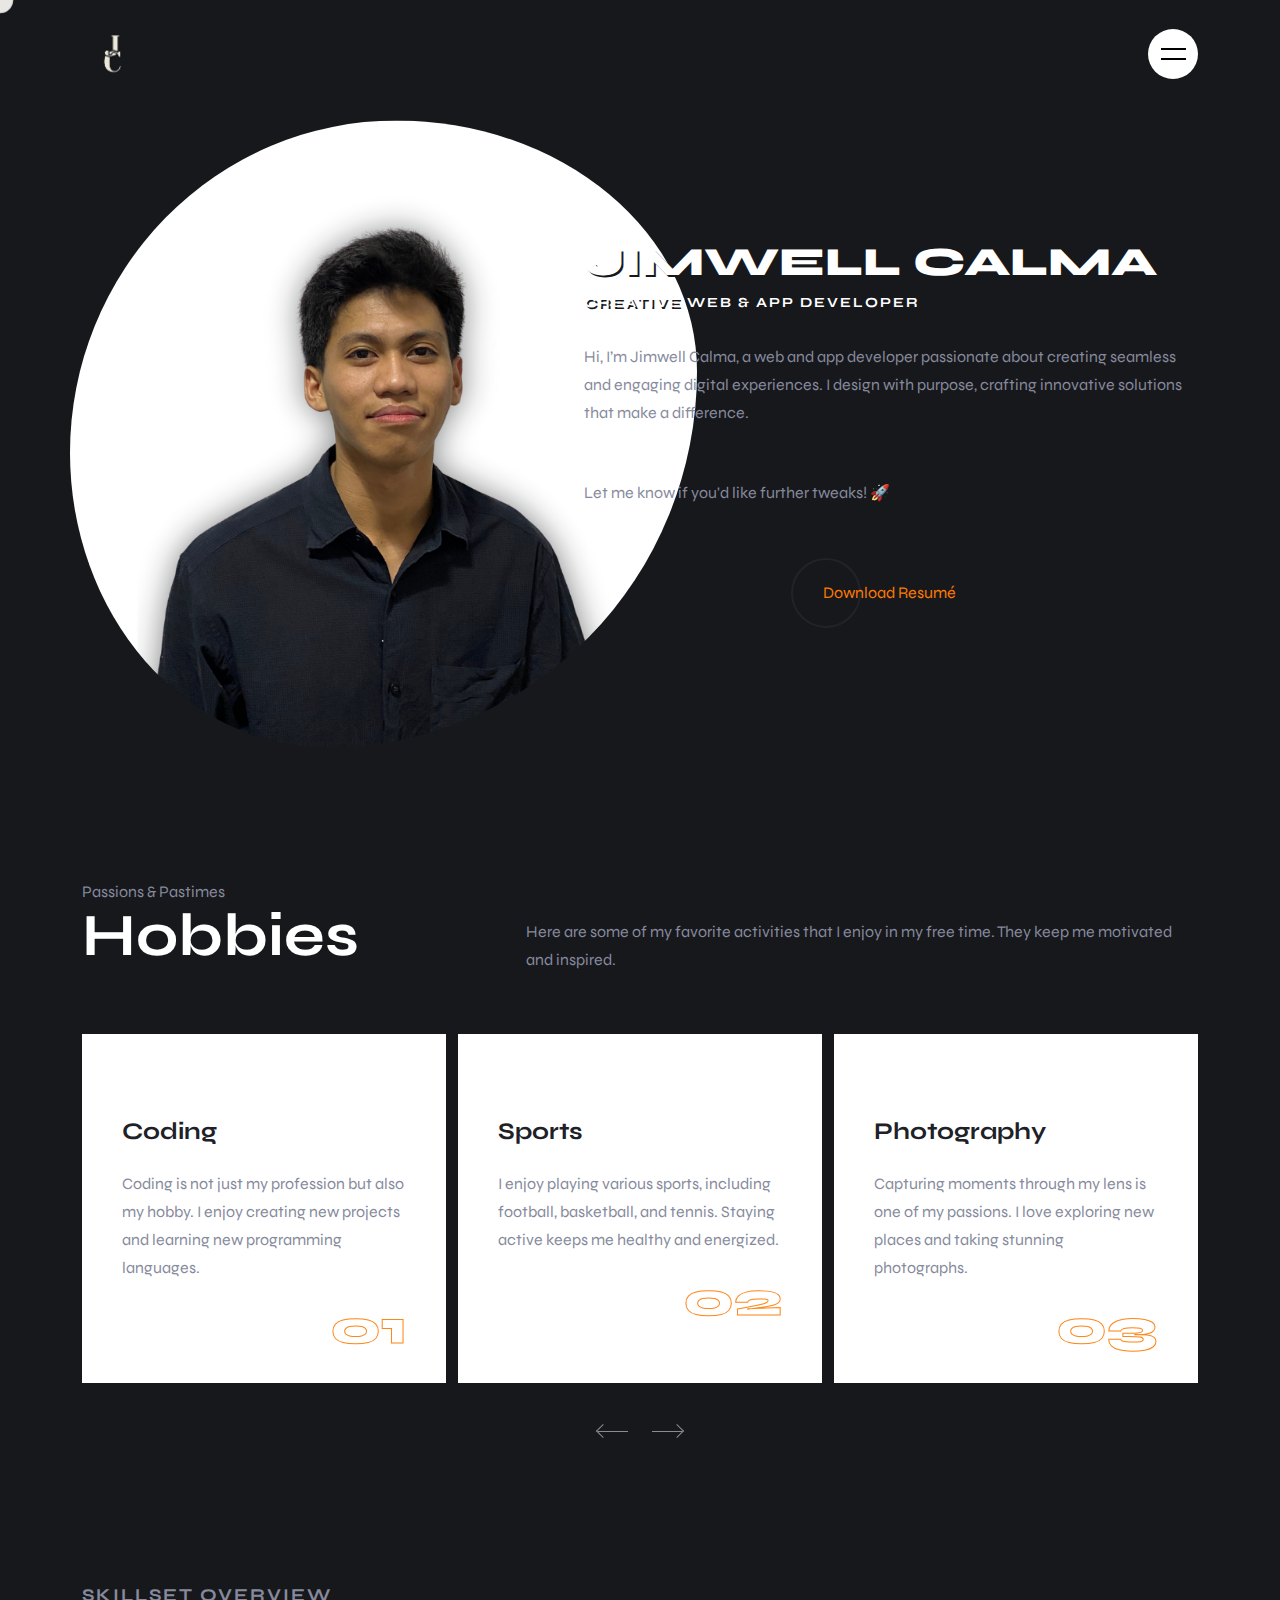
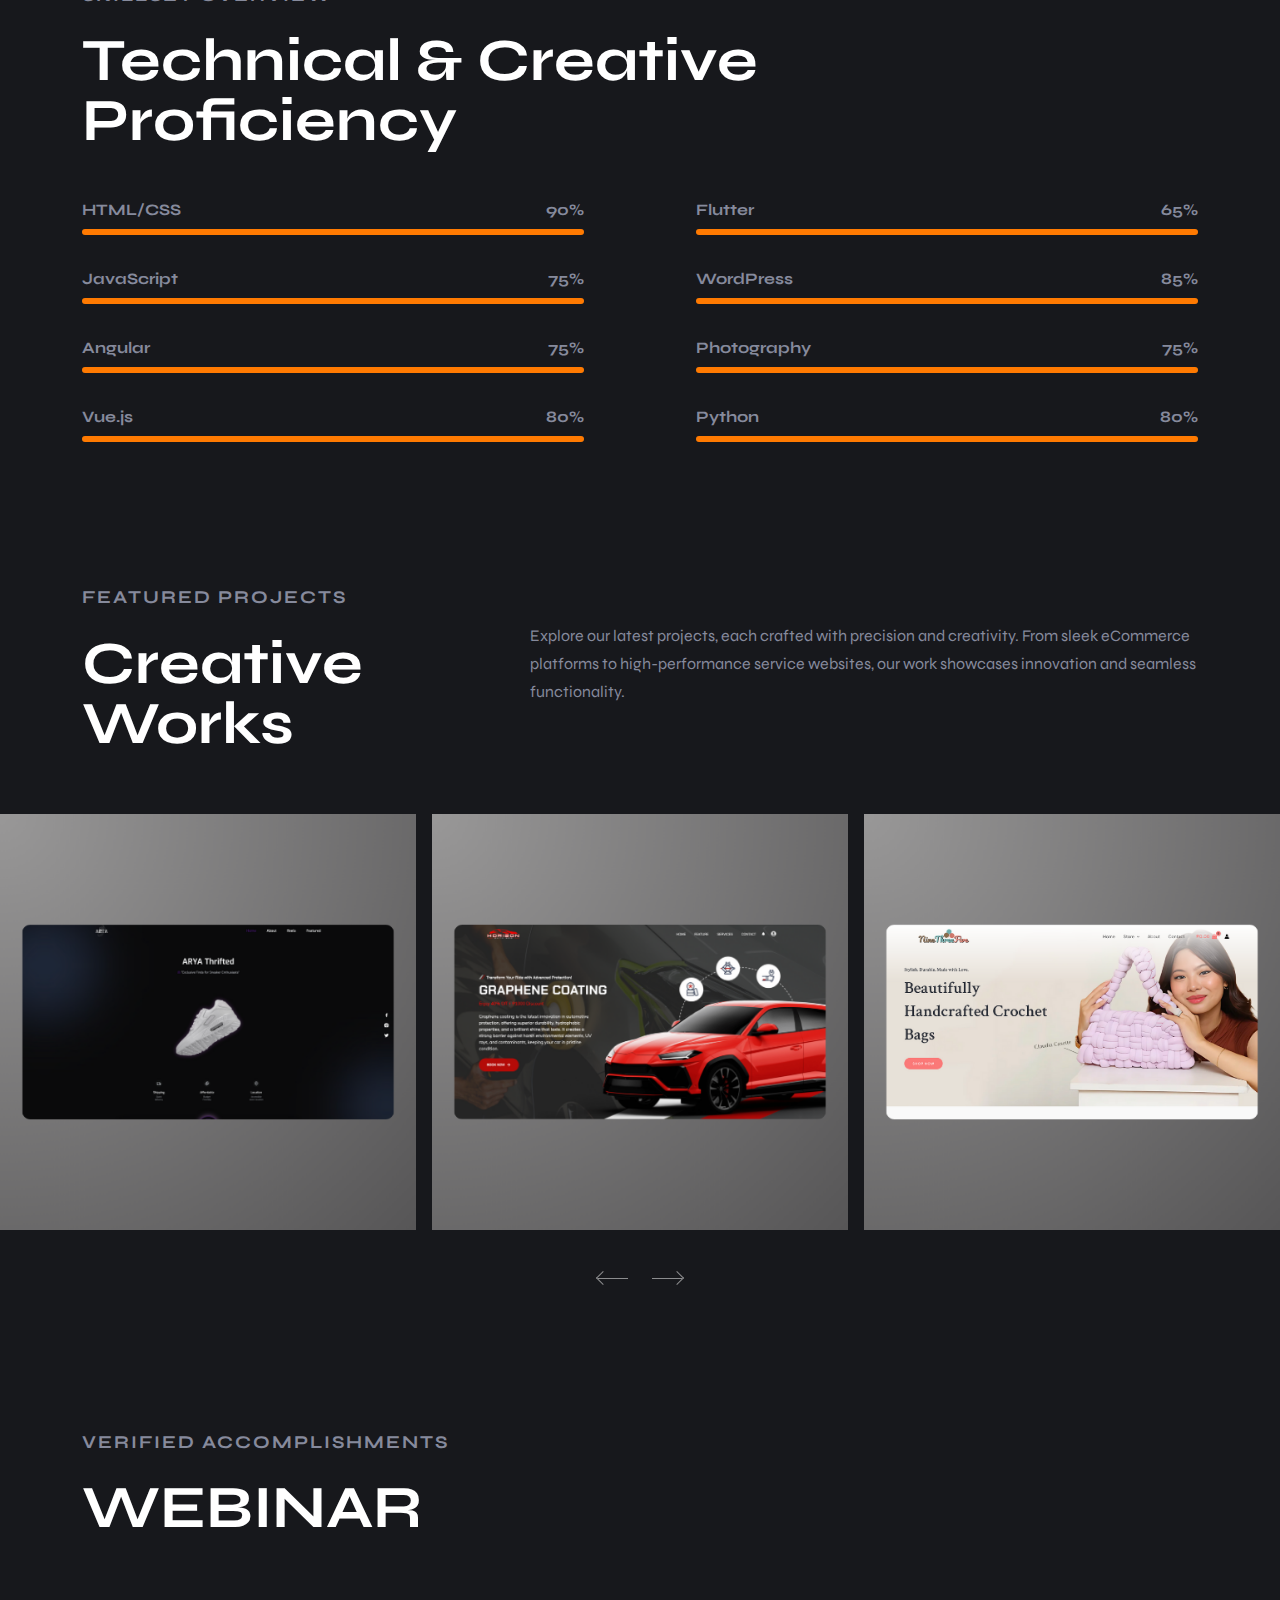
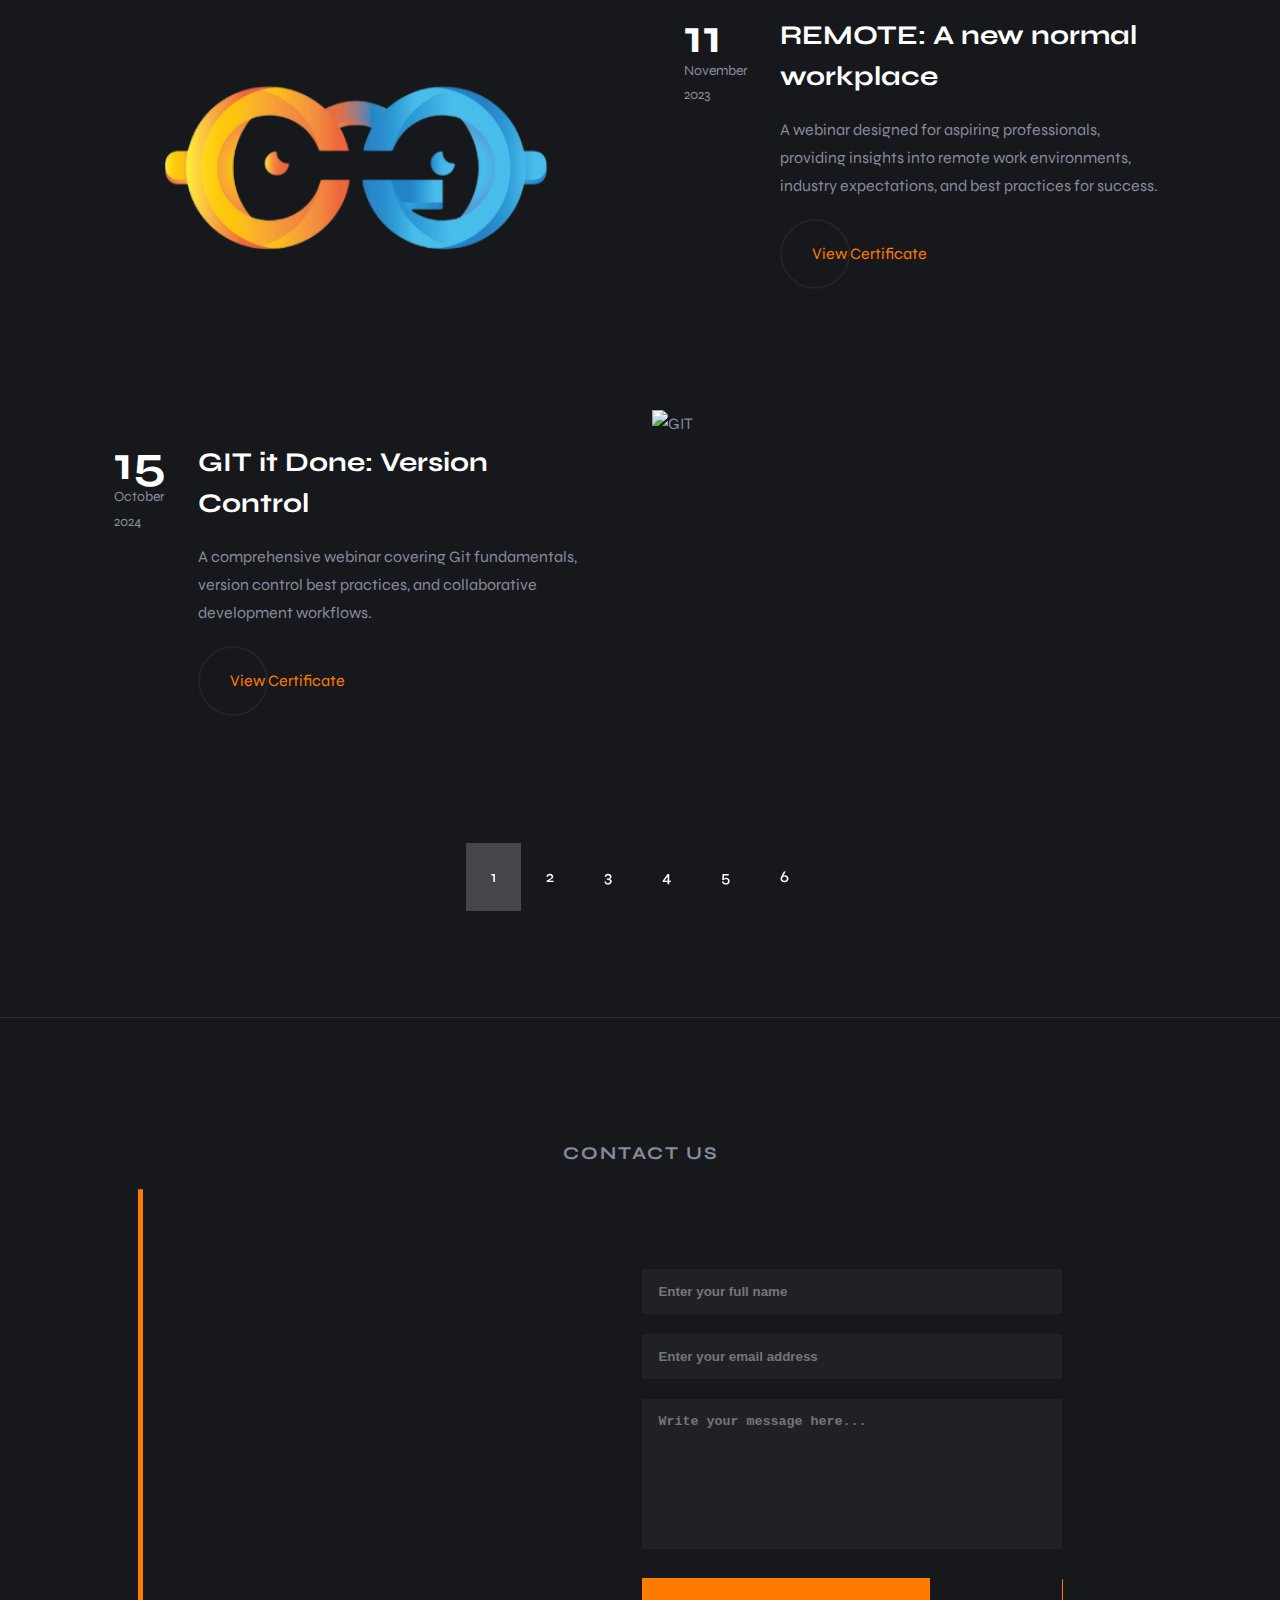
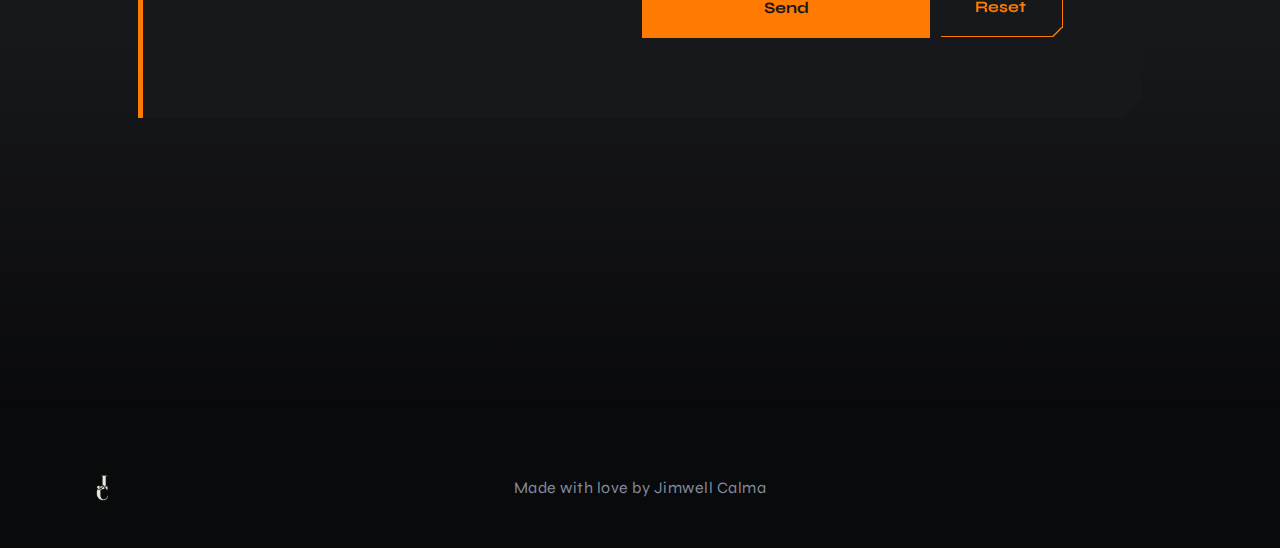
==== commit e3254703: "Social Links Updated" ====
--- a/index.html
+++ b/index.html
@@ -46,7 +46,7 @@
   -->
 
   <div class="loading" data-preloader>
-    <img src="./assets/images/CalmaLogoLoader.svg" width="55" height="55" alt="loading" class="img">
+    <img src="./assets/images/CalmaLogoLoader.svg" width="55" height="55" alt="loading" class="Logo Loader">
     <img src="./assets/images/loading-circle.svg" width="70" height="70" alt="" class="circle">
   </div>
 
@@ -62,7 +62,7 @@
     <div class="container">
 
       <a href="#" class="logo">
-        <img src="./assets/images/LogoCalma.png" width="60" height="50" alt="Pfolio home">
+        <img src="./assets/images/LogoCalma.png" width="60" height="50" alt="Personal Logo Icon">
       </a>
 
       <button class="nav-toggle-btn" data-nav-toggler data-nav-toggle-btn aria-label="Toggle menu">
@@ -448,7 +448,7 @@
           <ul class="slider-container" data-slider-container>
             <li class="slider-item">
               <div class="portfolio-card img-holder" style="--width: 500; --height: 500;">
-                <img src="./assets/images/projects/Arya.png" width="500" height="500" loading="lazy" alt="portfolio"
+                <img src="./assets/images/projects/Arya.png" width="500" height="500" loading="lazy" alt="Arya Image"
                   class="img-cover">
                 <div class="card-content">
                   <h3 class="h3 card-title" style="color: #FF7A01;">Arya</h3>
@@ -460,7 +460,7 @@
 
             <li class="slider-item">
               <div class="portfolio-card img-holder" style="--width: 500; --height: 500;">
-                <img src="./assets/images/projects/HorizonAutoSpa.png" width="500" height="500" loading="lazy" alt="portfolio"
+                <img src="./assets/images/projects/HorizonAutoSpa.png" width="500" height="500" loading="lazy" alt="HorizonAutoSpa Image"
                   class="img-cover">
                 <div class="card-content">
                   <h3 class="h3 card-title" style="color: #FF7A01;">HorizonAutoSpa</h3>
@@ -496,7 +496,7 @@
 
             <li class="slider-item">
               <div class="portfolio-card img-holder" style="--width: 500; --height: 500;">
-                <img src="./assets/images/projects/Nutridog.png" width="500" height="500" loading="lazy" alt="portfolio"
+                <img src="./assets/images/projects/Nutridog.png" width="500" height="500" loading="lazy" alt="Nutridog Image"
                   class="img-cover">
                 <div class="card-content">
                   <h3 class="h3 card-title" style="color: #FF7A01;">NutriDog</h3>
@@ -508,7 +508,7 @@
 
             <li class="slider-item">
               <div class="portfolio-card img-holder" style="--width: 500; --height: 500;">
-                <img src="./assets/images/projects/Photography.png" width="500" height="500" loading="lazy" alt="portfolio"
+                <img src="./assets/images/projects/Photography.png" width="500" height="500" loading="lazy" alt="Photography Image"
                   class="img-cover">
                 <div class="card-content">
                   <h3 class="h3 card-title" style="color: #FF7A01;">Photography</h3>
@@ -553,7 +553,7 @@
               <div class="certificate-card">
                 <figure class="card-banner img-holder-2" style="--width: 700; --height: 470;">
                   <img src="./assets/images/certificates/codegeeks.png" width="700" height="470" loading="lazy"
-                    alt="Certificate 1" class="img-cover">
+                    alt="CodeGeeks" class="img-cover">
                 </figure>
                 <div class="card-content">
                   <time class="time" datetime="2023-11-11">
@@ -576,7 +576,7 @@
               <div class="certificate-card">
                 <figure class="card-banner img-holder-2" style="--width: 700; --height: 470;">
                   <img src="./assets/images/certificates/GIT.png" width="700" height="470" loading="lazy"
-                    alt="Certificate 2" class="img-cover">
+                    alt="GIT" class="img-cover">
                 </figure>
                 <div class="card-content">
                   <time class="time" datetime="2024-10-15">
@@ -599,7 +599,7 @@
               <div class="certificate-card">
                 <figure class="card-banner img-holder-2" style="--width: 700; --height: 470;">
                   <img src="./assets/images/certificates/Webflow1.png" width="700" height="470" loading="lazy"
-                    alt="Certificate 2" class="img-cover">
+                    alt="WEBFLOW 1" class="img-cover">
                 </figure>
                 <div class="card-content">
                   <time class="time" datetime="2024-10-07">
@@ -622,7 +622,7 @@
               <div class="certificate-card">
                 <figure class="card-banner img-holder-2" style="--width: 700; --height: 470;">
                   <img src="./assets/images/certificates/Webflow1.png" width="700" height="470" loading="lazy"
-                    alt="Certificate 2" class="img-cover">
+                    alt="WEBFLOW 101" class="img-cover">
                 </figure>
                 <div class="card-content">
                   <time class="time" datetime="2025-02-01">
@@ -645,7 +645,7 @@
               <div class="certificate-card">
                 <figure class="card-banner img-holder-2" style="--width: 700; --height: 470;">
                   <img src="./assets/images/certificates/hubspot.png" width="700" height="470" loading="lazy"
-                    alt="Certificate 2" class="img-cover">
+                    alt="HUBSPOT" class="img-cover">
                 </figure>
                 <div class="card-content">
                   <time class="time" datetime="2025-01-18">
@@ -668,7 +668,7 @@
               <div class="certificate-card">
                 <figure class="card-banner img-holder-2" style="--width: 700; --height: 470;">
                   <img src="./assets/images/certificates/hubspot.png" width="700" height="470" loading="lazy"
-                    alt="Certificate 2" class="img-cover">
+                    alt="HUBSPOT" class="img-cover">
                 </figure>
                 <div class="card-content">
                   <time class="time" datetime="2024-10-07">
@@ -691,7 +691,7 @@
               <div class="certificate-card">
                 <figure class="card-banner img-holder-2" style="--width: 700; --height: 470;">
                   <img src="./assets/images/certificates/networks.png" width="700" height="470" loading="lazy"
-                    alt="Certificate 2" class="img-cover">
+                    alt="NETWORKS" class="img-cover">
                 </figure>
                 <div class="card-content">
                   <time class="time" datetime="2024-06-23">
@@ -714,7 +714,7 @@
               <div class="certificate-card">
                 <figure class="card-banner img-holder-2" style="--width: 700; --height: 470;">
                   <img src="./assets/images/certificates/cybersecurity.png" width="700" height="470" loading="lazy"
-                    alt="Certificate 2" class="img-cover">
+                    alt="CYBERSECURITY" class="img-cover">
                 </figure>
                 <div class="card-content">
                   <time class="time" datetime="2024-12-01">
@@ -737,7 +737,7 @@
               <div class="certificate-card">
                 <figure class="card-banner img-holder-2" style="--width: 700; --height: 470;">
                   <img src="./assets/images/certificates/FreeCodeCamp1.png" width="700" height="470" loading="lazy"
-                    alt="Certificate 2" class="img-cover">
+                    alt="FreeCodeCamp" class="img-cover">
                 </figure>
                 <div class="card-content">
                   <time class="time" datetime="2024-01-26">
@@ -760,7 +760,7 @@
               <div class="certificate-card">
                 <figure class="card-banner img-holder-2" style="--width: 700; --height: 470;">
                   <img src="./assets/images/certificates/FreeCodeCamp1.png" width="700" height="470" loading="lazy"
-                    alt="Certificate 2" class="img-cover">
+                    alt="FreeCodeCamp" class="img-cover">
                 </figure>
                 <div class="card-content">
                   <time class="time" datetime="2024-03-05">
@@ -783,7 +783,7 @@
               <div class="certificate-card">
                 <figure class="card-banner img-holder-2" style="--width: 700; --height: 470;">
                   <img src="./assets/images/certificates/Python.png" width="700" height="470" loading="lazy"
-                    alt="Certificate 2" class="img-cover">
+                    alt="Python" class="img-cover">
                 </figure>
                 <div class="card-content">
                   <time class="time" datetime="2024-05-01">
@@ -806,7 +806,7 @@
               <div class="certificate-card">
                 <figure class="card-banner img-holder-2" style="--width: 700; --height: 470;">
                   <img src="./assets/images/certificates/Figma.png" width="700" height="470" loading="lazy"
-                    alt="Certificate 2" class="img-cover">
+                    alt="Figma" class="img-cover">
                 </figure>
                 <div class="card-content">
                   <time class="time" datetime="2023-10-16">
@@ -896,50 +896,44 @@
       <div class="container">
         
         <a href="#" class="logo">
-          <img src="./assets/images/LogoCalma.png" width="40" height="40" loading="lazy" alt="Richard home">
+          <img src="./assets/images/LogoCalma.png" width="40" height="40" loading="lazy" alt="Personal Logo">
         </a>
   
         <ul class="social-list">
 
           <li>
-            <a href="#" class="social-link">
+            <a href="https://www.facebook.com/jimwell.calma.2024/" class="social-link">
               <ion-icon name="logo-facebook"></ion-icon>
             </a>
           </li>
         
           <li>
-            <a href="#" class="social-link">
+            <a href="https://www.instagram.com/jim_tuazon/" class="social-link">
               <ion-icon name="logo-instagram"></ion-icon>
             </a>
           </li>
         
           <li>
-            <a href="#" class="social-link">
-              <ion-icon name="logo-xing"></ion-icon>
-            </a>
-          </li>
-        
-          <li>
-            <a href="#" class="social-link">
+            <a href="https://www.linkedin.com/in/jimwell-calma-9420b12b1/" class="social-link">
               <ion-icon name="logo-linkedin"></ion-icon>
             </a>
           </li>
         
           <li>
-            <a href="#" class="social-link">
+            <a href="https://github.com/JimwellC" class="social-link">
               <ion-icon name="logo-github"></ion-icon>
             </a>
           </li>
         
         </ul>
   
-        <p class="copyright">Made with love</p>
+        <p class="copyright">Made with love by Jimwell Calma</p>
   
       </div>
     </div>
   
     <div class="footer-bg has-before">
-      <img src="./assets/images/footer-bg.jpg" width="1920" height="1135" loading="lazy" alt="photography"
+      <img src="./assets/images/footer-bg.jpg" width="1920" height="1135" loading="lazy" alt="photography background"
         class="img-cover">
     </div>
   
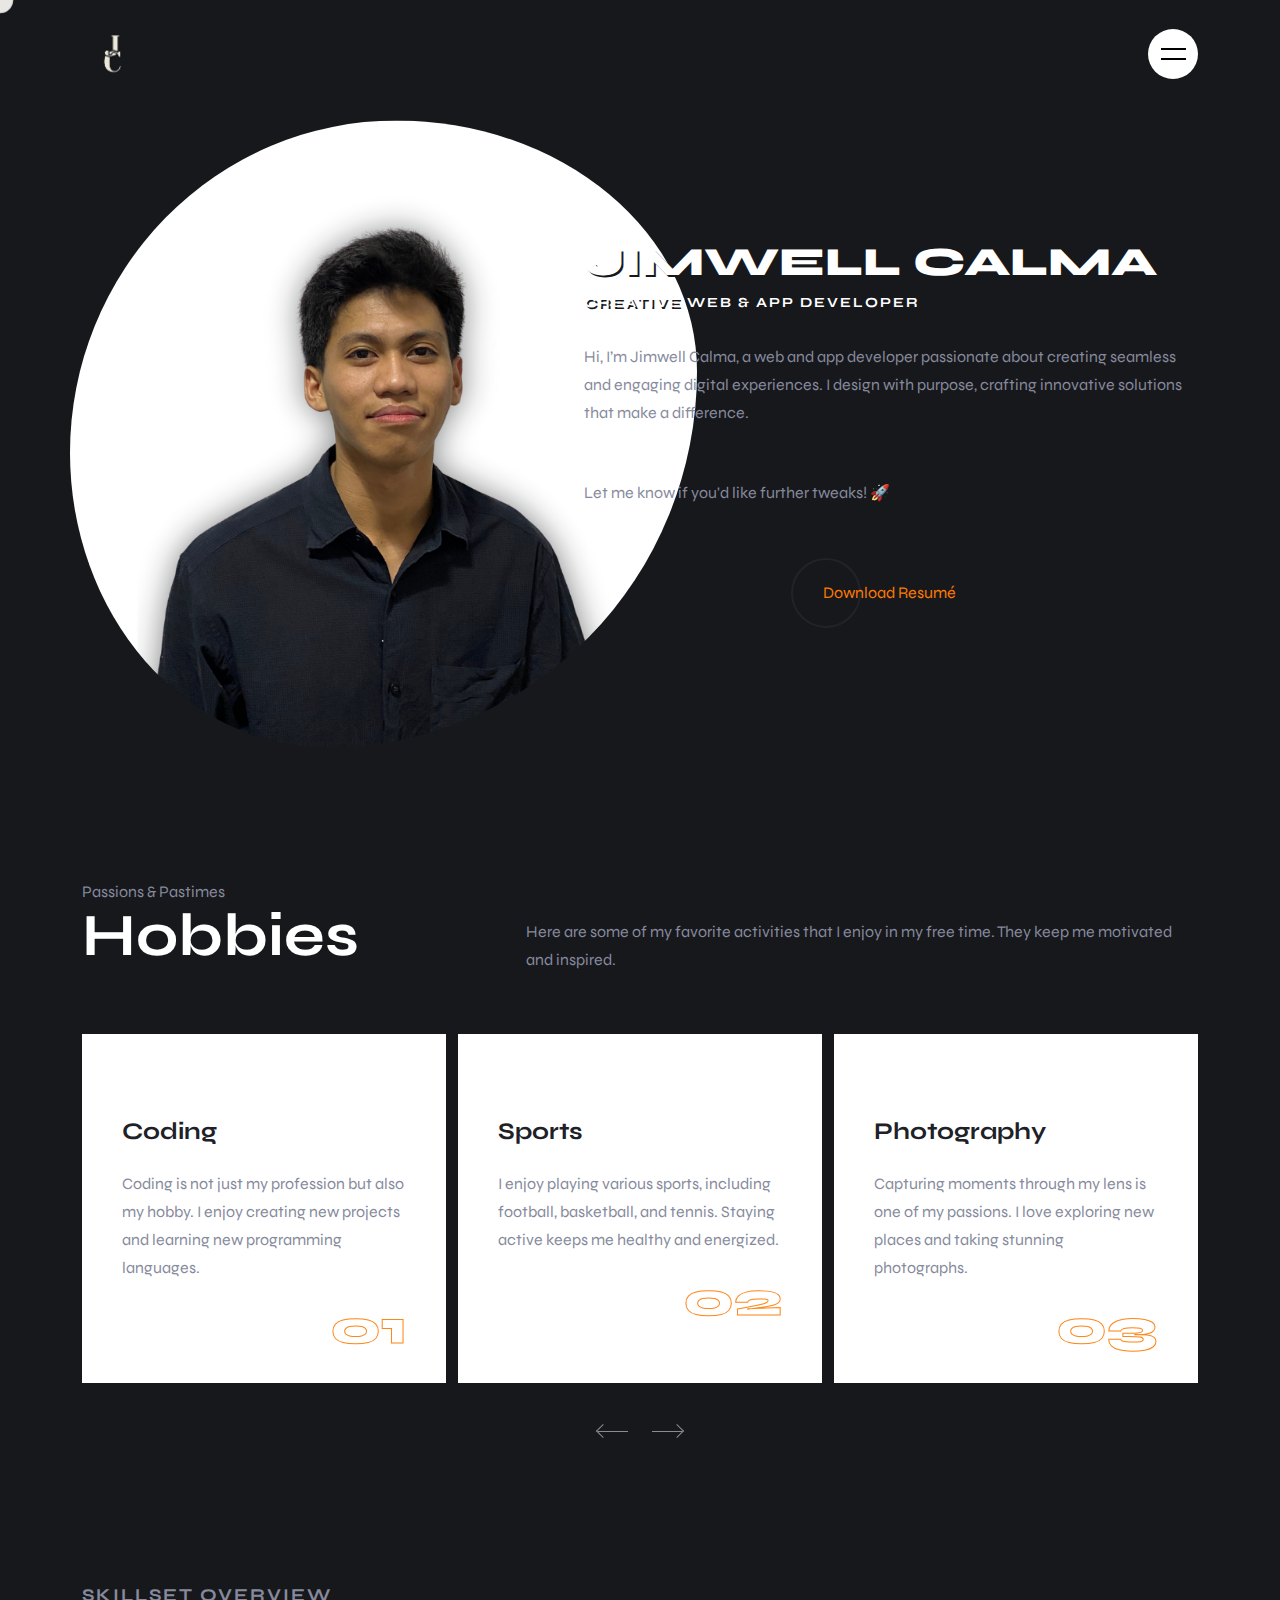
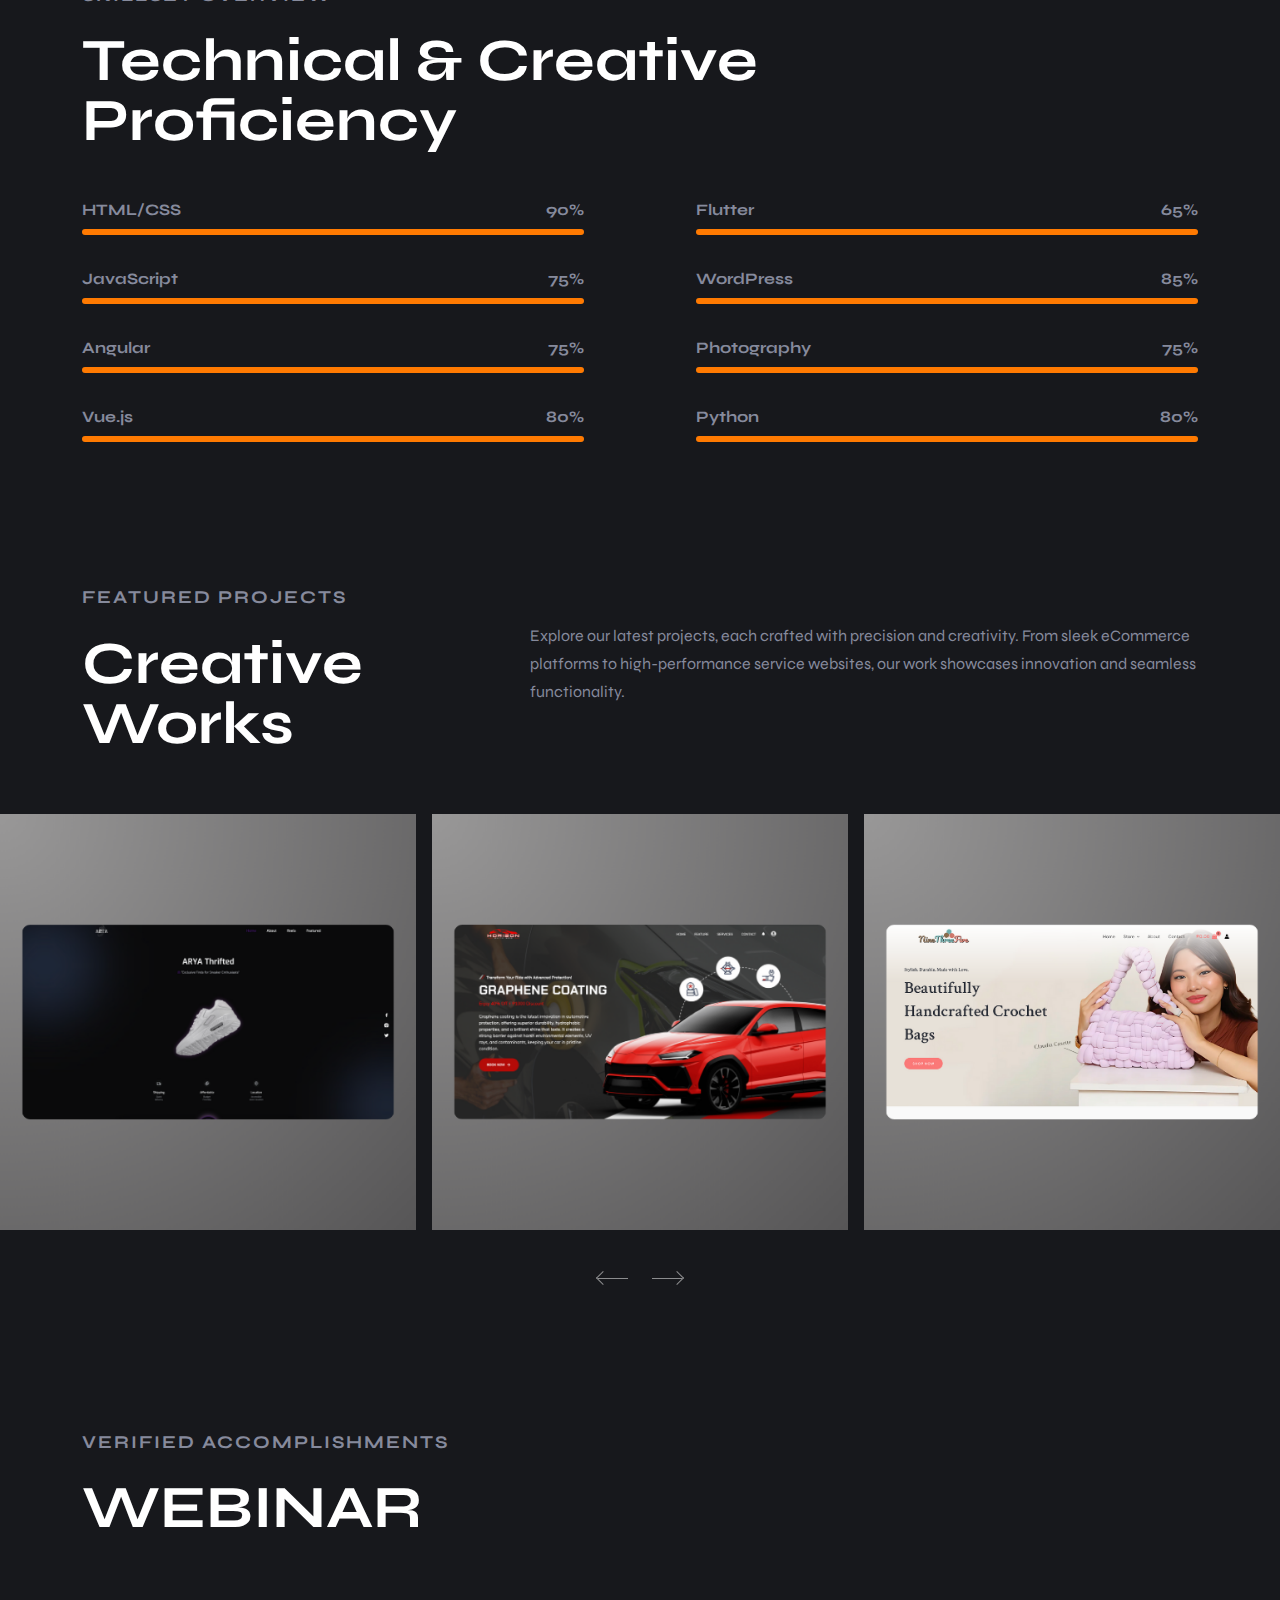
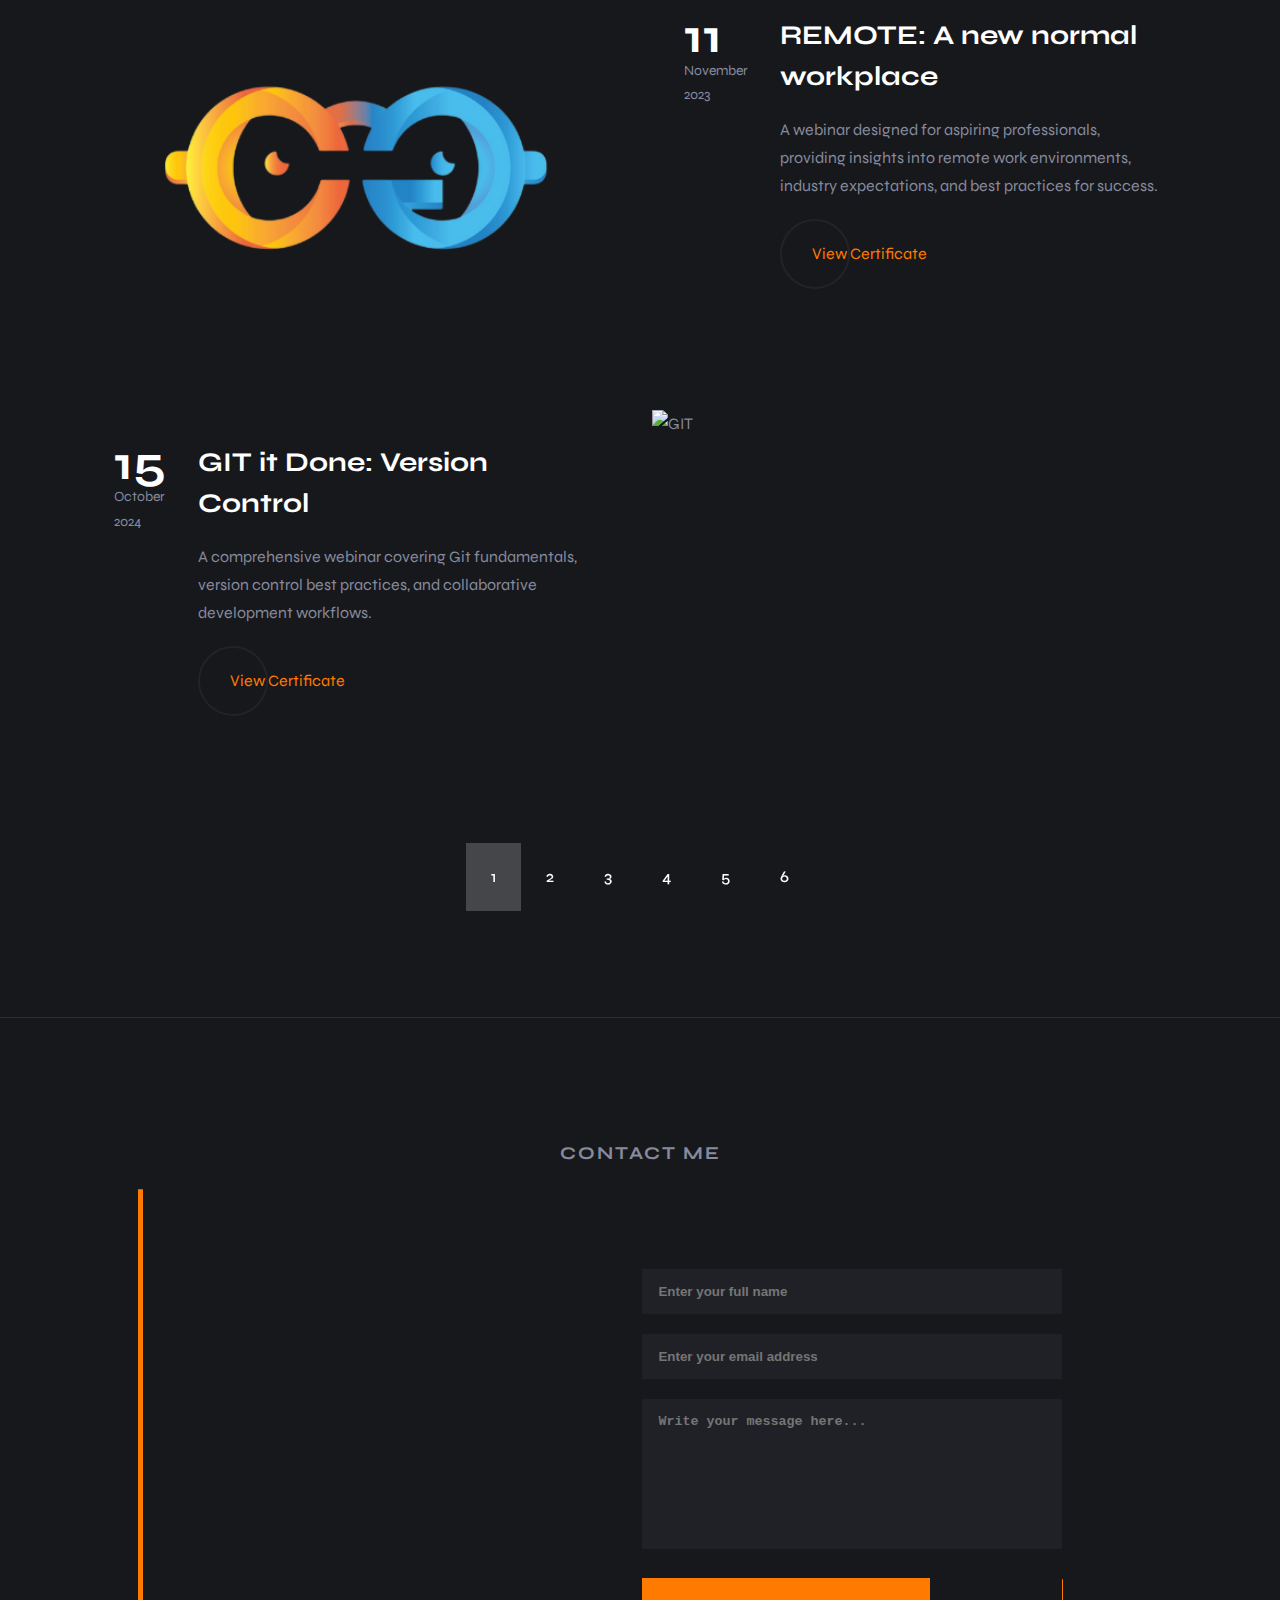
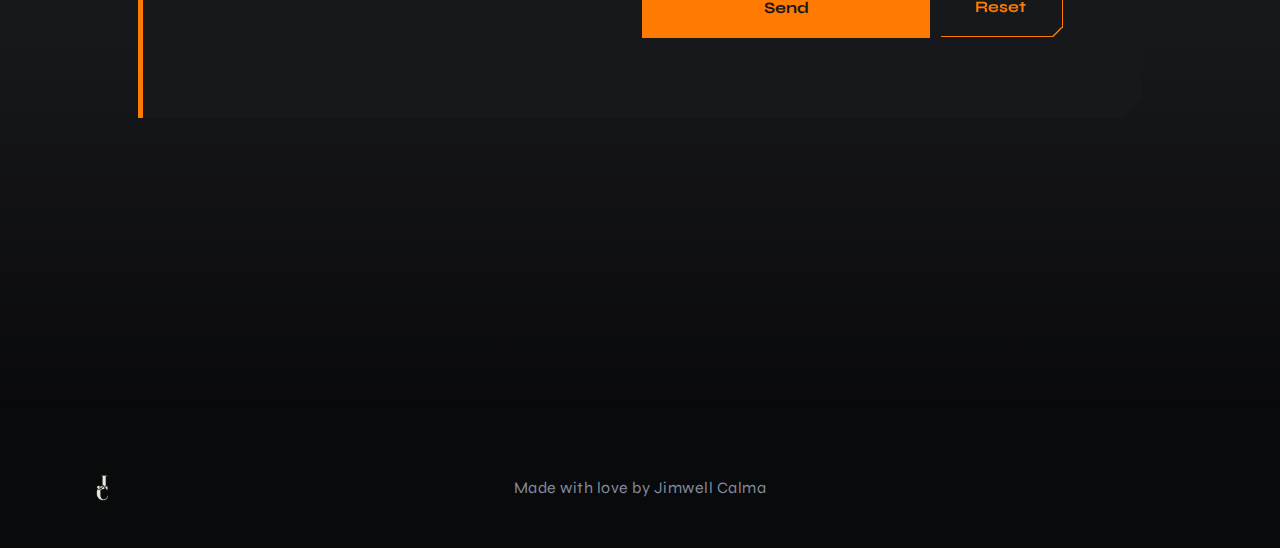
==== commit 82e36df7: "Functioning Contact Form" ====
--- a/index.html
+++ b/index.html
@@ -872,7 +872,7 @@
     <div class="footer-top section" id="contact">
       <div class="container">
   
-        <p class="section-subtitle" data-reveal>Contact Us</p>
+        <p class="section-subtitle" data-reveal>Contact Me</p>
         <div class="form-container">
           <div class="form-image">
             <model-viewer class="model" alt="laptop" src="https://raw.githubusercontent.com/Smit-Prajapati/prajapatismit/b5f434ae4d45d10fe1664d5606ad28e4d9c739af/images/laptop.glb" shadow-intensity="1" camera-controls touch-action="pan-y" environment-image="https://raw.githubusercontent.com/Smit-Prajapati/prajapatismit/b5f434ae4d45d10fe1664d5606ad28e4d9c739af/images/dancing_hall_2k.hdr" exposure="1.5" disable-zoom disable-tap camera-orbit="-45deg 60deg 9m" autoplay></model-viewer>
@@ -888,8 +888,13 @@
               </div>
             </div>
           </div>
+          
         </div>
       </div>
+    </div>
+    <div id="popup" class="popup">
+      <p>Your message has been sent successfully!</p>
+      <button id="popup-close" class="ok-button">OK</button>
     </div>
   
     <div class="footer-bottom">
@@ -902,25 +907,25 @@
         <ul class="social-list">
 
           <li>
-            <a href="https://www.facebook.com/jimwell.calma.2024/" class="social-link">
+            <a href="https://www.facebook.com/jimwell.calma.2024/" class="social-link" target="_blank">
               <ion-icon name="logo-facebook"></ion-icon>
             </a>
           </li>
         
           <li>
-            <a href="https://www.instagram.com/jim_tuazon/" class="social-link">
+            <a href="https://www.instagram.com/jim_tuazon/" class="social-link" target="_blank">
               <ion-icon name="logo-instagram"></ion-icon>
             </a>
           </li>
         
           <li>
-            <a href="https://www.linkedin.com/in/jimwell-calma-9420b12b1/" class="social-link">
+            <a href="https://www.linkedin.com/in/jimwell-calma-9420b12b1/" class="social-link" target="_blank">
               <ion-icon name="logo-linkedin"></ion-icon>
             </a>
           </li>
         
           <li>
-            <a href="https://github.com/JimwellC" class="social-link">
+            <a href="https://github.com/JimwellC" class="social-link" target="_blank">
               <ion-icon name="logo-github"></ion-icon>
             </a>
           </li>
--- a/assets/css/style.css
+++ b/assets/css/style.css
@@ -998,6 +998,63 @@
   clip-path: polygon(0 0, 100% 0, 100% calc(100% - 20px), calc(100% - 20px) 100%, 0 100%);
   margin: 0 auto;
 }
+
+/* Pop-up container */
+.popup {
+  position: fixed;
+  top: 50%;
+  left: 50%;
+  transform: translate(-50%, -50%);
+  background: var(--eerie-black);
+  color: var(--white);
+  font-family: var(--ff-gordita);
+  font-size: var(--fs-6);
+  font-weight: var(--fw-700);
+  padding: 20px 30px;
+  border-radius: var(--radius-pill);
+  box-shadow: 0 4px 10px var(--black);
+  text-align: center;
+  display: none; /* Hidden by default */
+  z-index: 1000;
+  animation: fadeIn var(--cubic-bounce);
+}
+
+/* Button inside the pop-up */
+.popup button {
+  background: var(--orange);
+  color: var(--white);
+  border: none;
+  padding: 10px 20px;
+  font-size: var(--fs-7);
+  cursor: pointer;
+  border-radius: var(--radius-pill);
+  margin-top: 10px;
+  transition: var(--transition-1);
+}
+
+.popup button:hover {
+  background: var(--orange-light);
+}
+
+.ok-button {
+  display: flex;
+  justify-content: center;
+  align-items: center;
+  margin: 0 auto;
+}
+
+/* Fade-in animation */
+@keyframes fadeIn {
+  from {
+    opacity: 0;
+    transform: translate(-50%, -55%);
+  }
+  to {
+    opacity: 1;
+    transform: translate(-50%, -50%);
+  }
+}
+
 
 @media (max-width: 1200px) {
   .form-container {
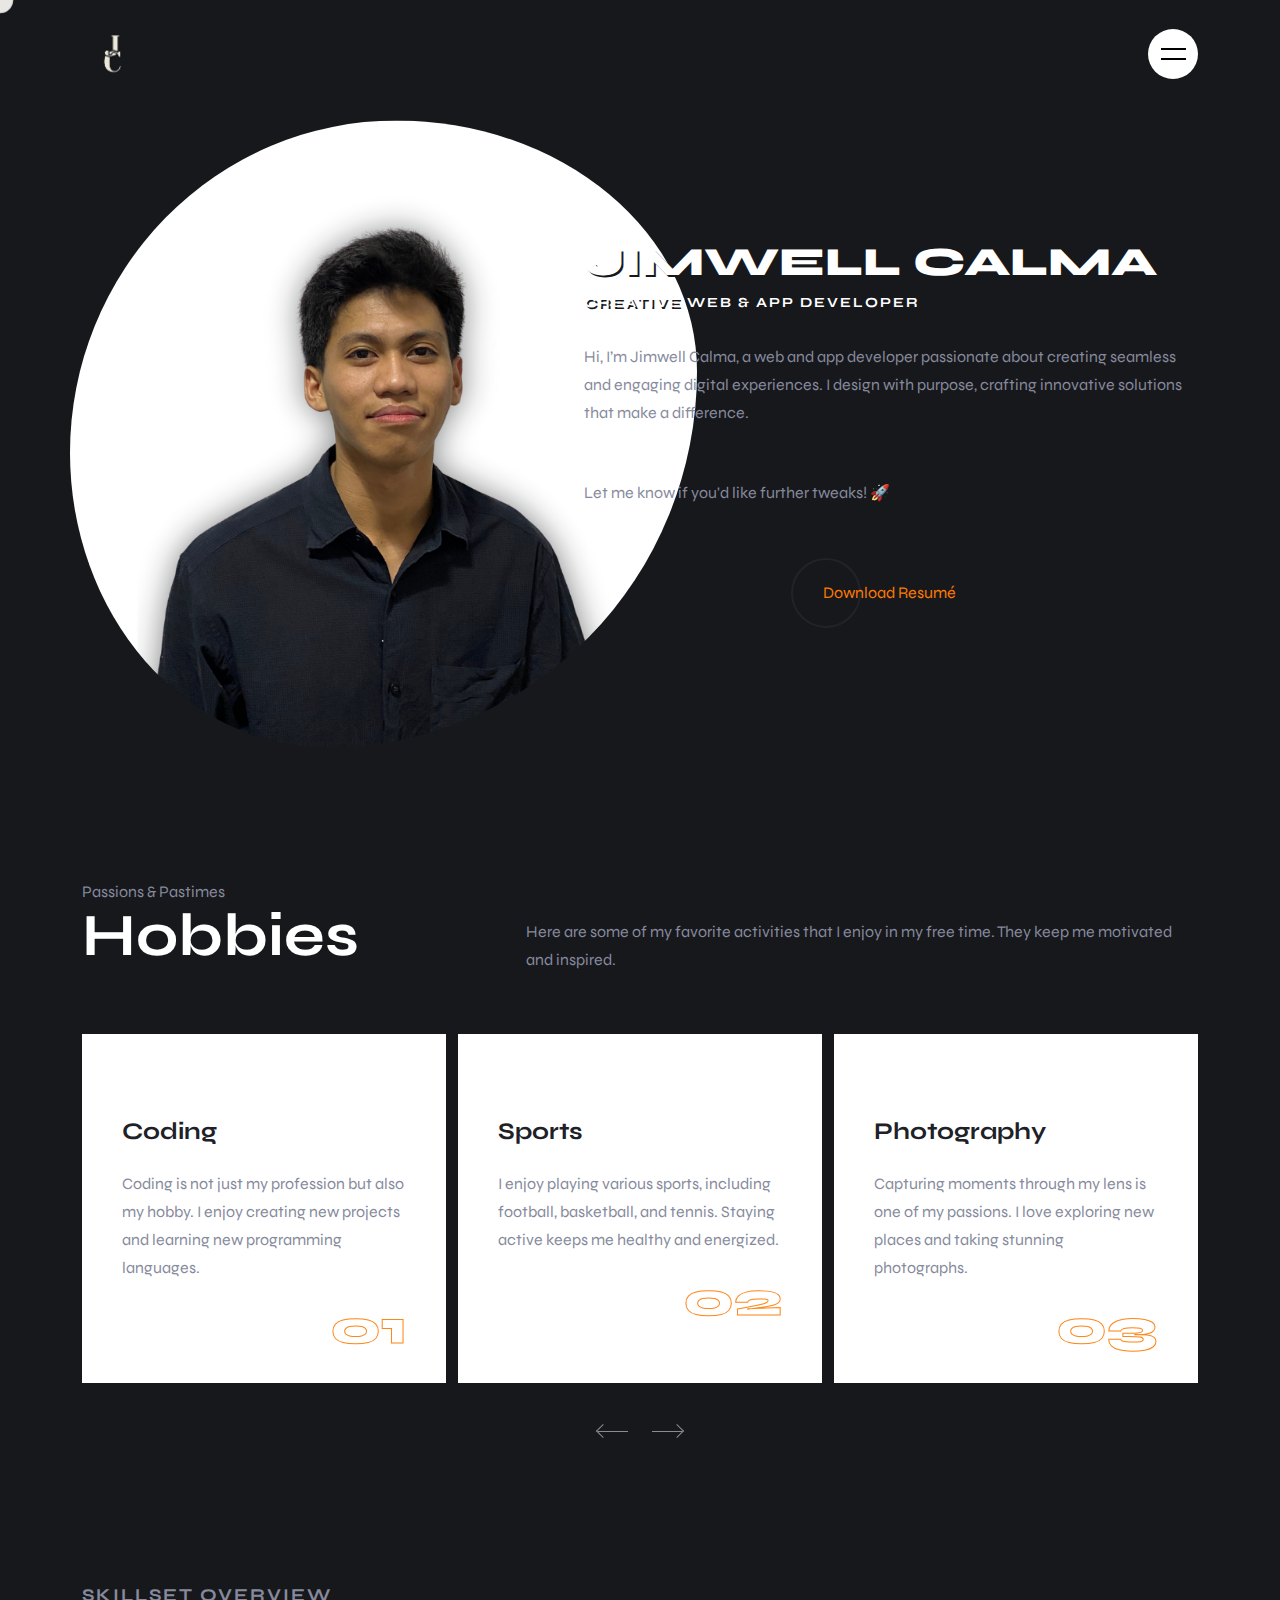
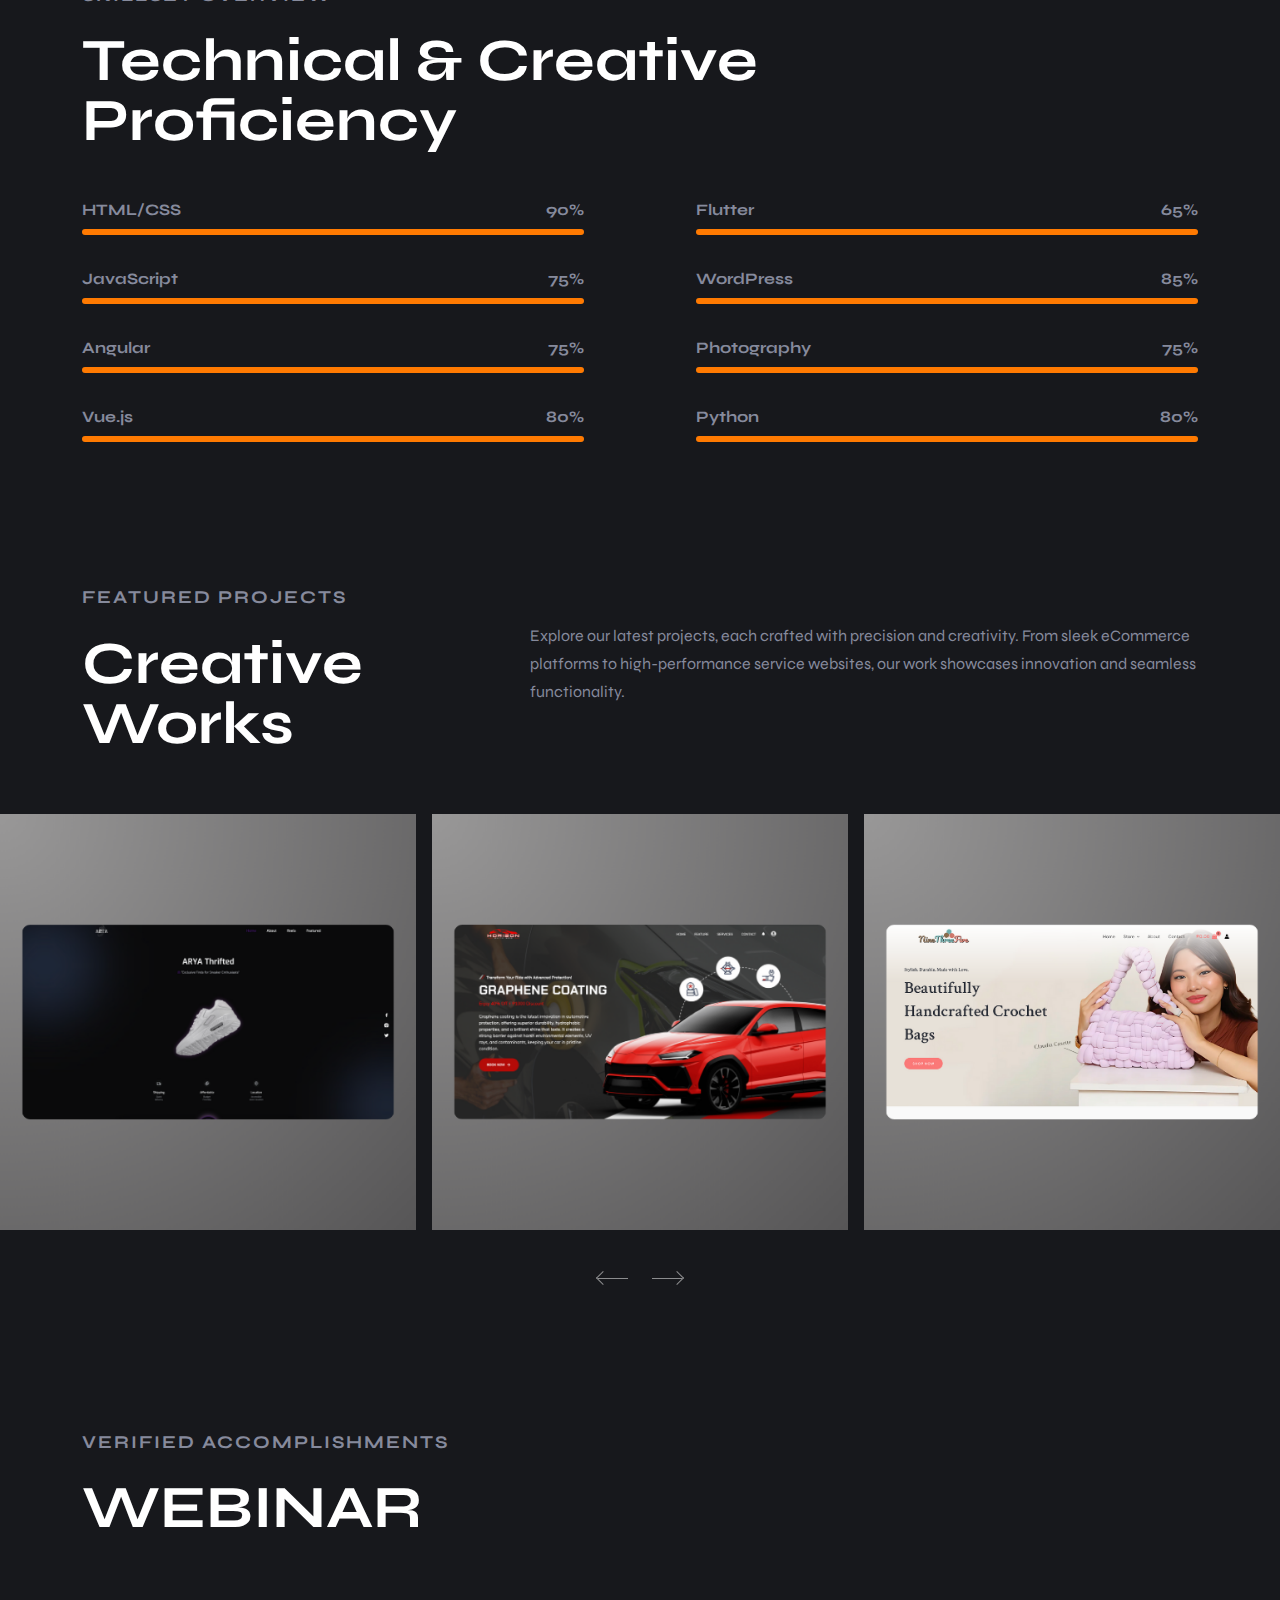
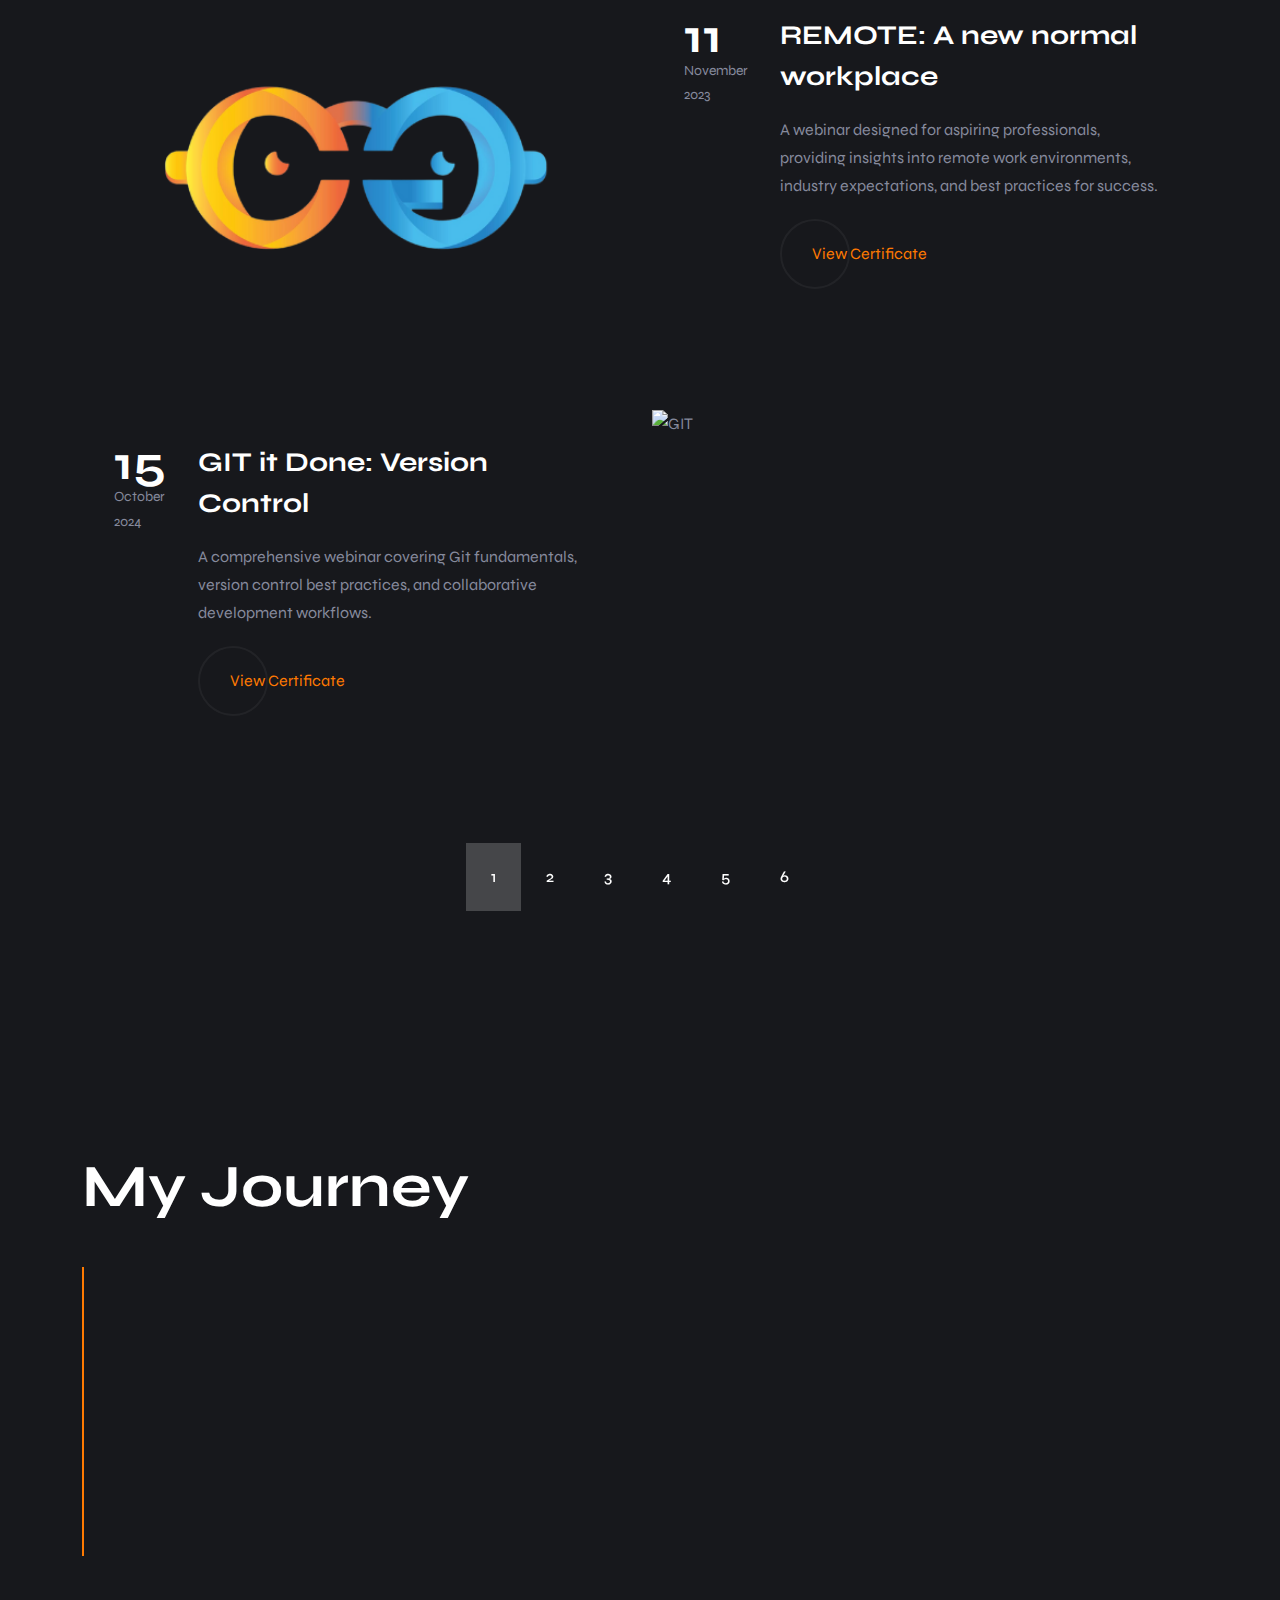
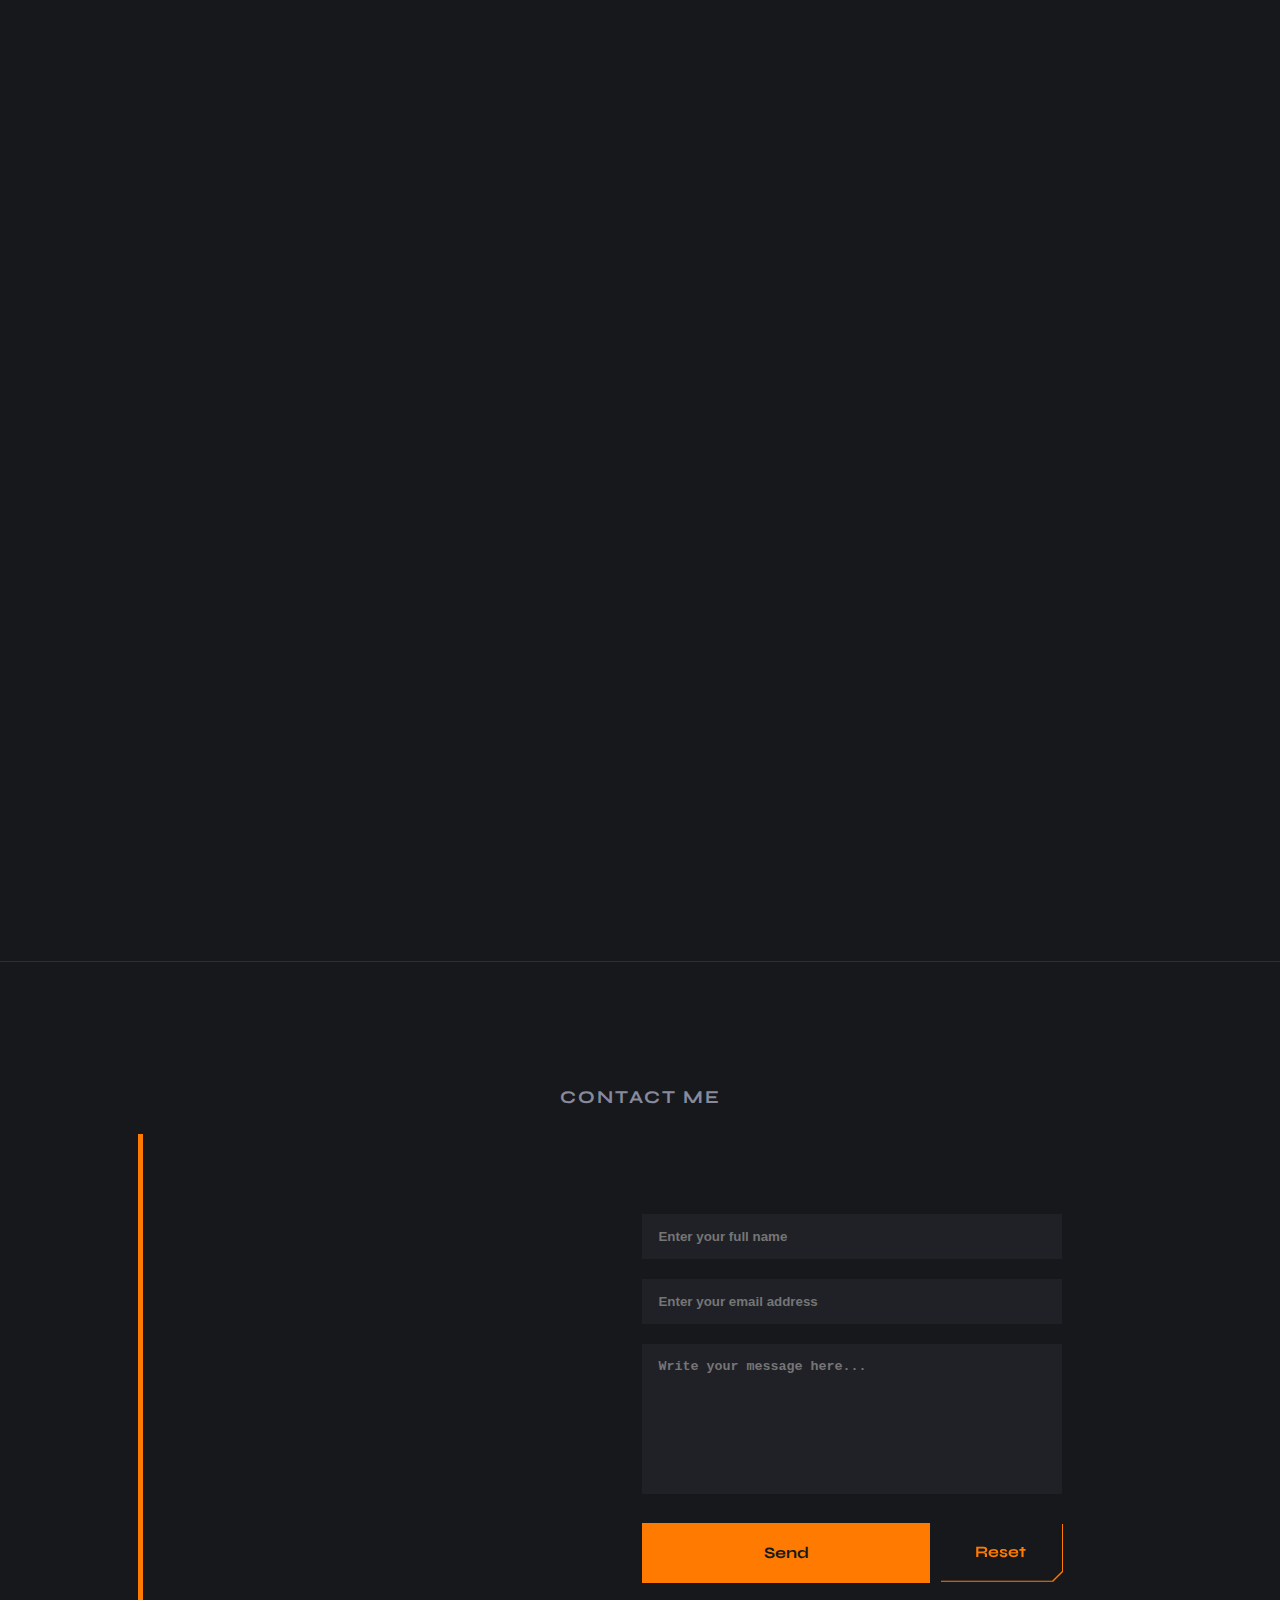
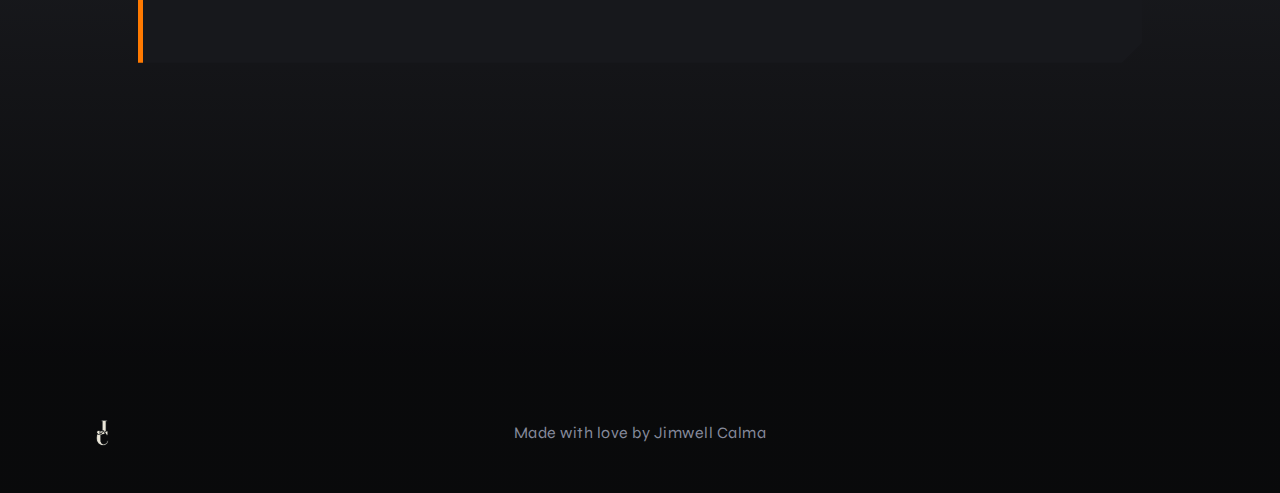
==== commit 3c64c96f: "testimonial and timeline added" ====
--- a/index.html
+++ b/index.html
@@ -30,6 +30,7 @@
     - custom css link
   -->
   <link rel="stylesheet" href="./assets/css/style.css">
+  <link rel="stylesheet" href="https://unpkg.com/aos@next/dist/aos.css" />
 
   <!-- 
     - preload images
@@ -65,11 +66,16 @@
         <img src="./assets/images/LogoCalma.png" width="60" height="50" alt="Personal Logo Icon">
       </a>
 
+      <button class="theme-toggle-btn" id="themeToggle" aria-label="Toggle theme">
+        <ion-icon name="sunny-outline" class="icon-sun"></ion-icon>
+        <ion-icon name="moon-outline" class="icon-moon"></ion-icon>
+      </button>
+
       <button class="nav-toggle-btn" data-nav-toggler data-nav-toggle-btn aria-label="Toggle menu">
         <span class="line line-1"></span>
         <span class="line line-2"></span>
       </button>
-
+      
       <nav class="navbar" data-navbar>
         <ul class="navbar-list">
 
@@ -94,12 +100,22 @@
           </li>
 
           <li>
+            <a href="#timeline" class="navbar-link">Journey</a>
+          </li>
+          
+          <li>
+            <a href="#testimonial" class="navbar-link">Testimonial</a>
+          </li>
+
+          <li>
             <a href="#contact" class="navbar-link">Contact</a>
           </li>
 
+
         </ul>
+
       </nav>
-
+      
       <div class="overlay" data-nav-toggler data-overlay></div>
 
     </div>
@@ -857,11 +873,99 @@
         </div>
       </section>
 
+      <section id="timeline" class="section timeline">
+        <div class="container">
+          <h2 class="h2 section-title">My Journey</h2>
+          <div class="timeline-container">
+            <div class="timeline-item" data-aos="fade-up" data-aos-delay="100">
+              <div class="timeline-content">
+                <span class="timeline-year">2020-2023</span>
+                <h3 class="timeline-title">ENTREPRENEUR</h3>
+                <p class="timeline-subtitle">Self-Employed</p>
+                <p class="timeline-description">Handled customer inquiries and ensured smooth online transactions</p>
+              </div>
+            </div>
+
+            <div class="timeline-item" data-aos="fade-up" data-aos-delay="100">
+              <div class="timeline-content">
+                <span class="timeline-year">2018-Present</span>
+                <h3 class="timeline-title">CASHIER</h3>
+                <p class="timeline-subtitle">San Nicolas Public Market</p>
+                <p class="timeline-description">Managed daily cash transactions and Ensured accurate bookkeeping.</p>
+              </div>
+            </div>
+            
+          </div>
+        </div>
+      </section>
+
     </article>
+
+    <section id="testimonial" class="section testimonial">
+      <div class="container">
+        <p class="section-subtitle" data-aos="fade-up">Words from Others</p>
+        <h2 class="h2 section-title" data-aos="fade-up" data-aos-delay="100">Testimonials</h2>
+    
+        <div class="testimonial-slider slider" data-slider data-aos="fade-up" data-aos-delay="200">
+          <ul class="slider-container" data-slider-container>
+    
+            <!-- Testimonial 1 -->
+            <li class="slider-item" data-slider-item>
+              <div class="testimonial-card">
+                <img src="./assets/images/testimonials/avatar1.jpg" alt="Maria Santos" class="testimonial-avatar">
+                <p class="testimonial-text">"Jimwell’s creativity and attention to detail brought our web project to life. Working with him was smooth and inspiring."</p>
+                <div class="testimonial-author">
+                  <strong>— Maria Santos</strong><br>
+                  <span>Project Manager, Horizon Auto Spa</span>
+                </div>
+              </div>
+            </li>
+    
+            <!-- Testimonial 2 -->
+            <li class="slider-item" data-slider-item>
+              <div class="testimonial-card">
+                <img src="./assets/images/testimonials/avatar1.jpg" alt="Maria Santos" class="testimonial-avatar">
+                <p class="testimonial-text">"He was a reliable team player during our internship. Jimwell always delivered quality code and thoughtful designs."</p>
+                <div class="testimonial-author">
+                  <strong>— John Velasquez</strong><br>
+                  <span>Software Engineer, XYZ Corp</span>
+                </div>
+              </div>
+            </li>
+    
+            <!-- Testimonial 3 -->
+            <li class="slider-item" data-slider-item>
+              <div class="testimonial-card">
+                <img src="./assets/images/testimonials/avatar1.jpg" alt="Maria Santos" class="testimonial-avatar">
+                <p class="testimonial-text">"One of the most dedicated and passionate developers I’ve mentored. Jimwell takes initiative and always seeks to improve."</p>
+                <div class="testimonial-author">
+                  <strong>— Prof. Liza Navarro</strong><br>
+                  <span>Mentor, Holy Angel University</span>
+                </div>
+              </div>
+            </li>
+    
+          </ul>
+    
+          <!-- Reuse slider buttons -->
+          <div class="slider-controls">
+            <button class="slider-control prev" data-slider-prev aria-label="Previous">
+              <div class="line"></div>
+              <div class="arrow"></div>
+            </button>
+            <button class="slider-control next" data-slider-next aria-label="Next">
+              <div class="line"></div>
+              <div class="arrow"></div>
+            </button>
+          </div>
+        </div>
+      </div>
+    </section>
+    
   </main>
 
 
-
+  
 
   <!-- 
     - #FOOTER
@@ -966,6 +1070,7 @@
   -->
   <script type="module" src="https://unpkg.com/ionicons@5.5.2/dist/ionicons/ionicons.esm.js"></script>
   <script nomodule src="https://unpkg.com/ionicons@5.5.2/dist/ionicons/ionicons.js"></script>
+  <script src="https://unpkg.com/aos@next/dist/aos.js"></script>
 
 </body>
 
--- a/assets/css/style.css
+++ b/assets/css/style.css
@@ -85,6 +85,8 @@
   --cubic-ease-out: 700ms cubic-bezier(0.17, 0.67, 0, 1.01);
 
 }
+
+
 
 
 
@@ -875,6 +877,188 @@
 }
 
 .certificate-card .card-text { margin-block: 20px; }
+
+
+/*-----------------------------------*\
+  #TIMELINE
+/*-----------------------------------*/
+
+.timeline-container {
+  position: relative;
+  margin: 50px 0;
+  padding-left: 40px;
+  border-left: 2px solid var(--orange);
+}
+
+.timeline-item {
+  position: relative;
+  margin-bottom: 40px;
+}
+
+.timeline-year {
+  font-weight: bold;
+  color: var(--orange);
+  margin-bottom: 8px;
+  display: inline-block;
+}
+
+.timeline-content {
+  position: relative;
+  padding-left: 20px;
+}
+
+.timeline-content::before {
+  content: "";
+  position: absolute;
+  left: -30px;
+  top: 6px;
+  width: 14px;
+  height: 14px;
+  background-color: var(--orange);
+  border-radius: 50%;
+}
+
+
+/*-----------------------------------*\
+  #TESTIMONIAL
+\*-----------------------------------*/
+
+.testimonial-card {
+  background-color: var(--raisin-black);
+  color: var(--white);
+  padding: 30px 24px;
+  border-left: 4px solid var(--orange);
+  border-radius: 10px;
+  min-height: 200px;
+  transition: var(--transition-1);
+  position: relative;
+  box-shadow: 0 4px 12px rgba(0, 0, 0, 0.25);
+}
+
+.testimonial-text {
+  font-style: italic;
+  font-size: var(--fs-6);
+  margin-bottom: 20px;
+  line-height: 1.8;
+}
+
+.testimonial-author {
+  font-weight: var(--fw-700);
+  font-size: var(--fs-7);
+  color: var(--orange);
+  text-align: right;
+}
+
+.testimonial-slider {
+  margin-top: 50px;
+}
+
+.testimonial-avatar {
+  width: 60px;
+  height: 60px;
+  border-radius: 50%;
+  object-fit: cover;
+  margin-bottom: 15px;
+  border: 2px solid var(--orange);
+}
+
+
+/*-----------------------------------*\
+  #THEME TOGGLE
+\*-----------------------------------*/
+body.light-mode {
+  --light-cream: #fff7ee;
+  --cream: #f7efe4; /* nav */
+  --raisin-black: #fff7ee; /* cards / sections */
+  --roman-silver: #2e2e2e; /* text */
+  --white: #2e2e2e; /* button text/icons */
+  --white_a10: rgba(46, 46, 46, 0.1);
+  --white_a5: rgba(46, 46, 46, 0.05);
+  --smokey-black: #e9e1d8;
+  background-color: var(--eerie-black);
+  color: var(--roman-silver);
+}
+
+body.light-mode .header {
+  background-color: var(--cream);
+}
+
+body.light-mode .logo img {
+  filter: brightness(0.2); /* darken logo */
+}
+body.light-mode .form-container {
+  background-color: #fff7ee;
+}
+
+body.light-mode .form input,
+body.light-mode .form textarea {
+  background-color: var(--light-cream);
+  color: #2e2e2e;
+}
+
+body.light-mode .form input::placeholder,
+body.light-mode .form textarea::placeholder {
+  color: #888;
+}
+body.light-mode .footer-bg::before {
+  background-image: linear-gradient(to top, #fff7ee, #fefaf5);
+}
+body.light-mode .footer-top,
+body.light-mode .footer {
+  background-color: var(--light-cream);
+  color: #2e2e2e;
+}
+
+body.light-mode .copyright {
+  color: #333;
+}
+
+body.light-mode {
+  background-color: var(--light-cream);
+  color: #111;
+}
+
+body.light-mode .hobby-card {
+  background-color: var(--light-cream);
+  color: #2e2e2e;
+  box-shadow: 0 2px 10px rgba(0,0,0,0.05);
+}
+
+body.light-mode .hobby-card {
+  --content-color: var(--roman-silver); /* light mode text color */
+}
+
+.hobby-card .card-icon ion-icon {
+  color: var(--content-color, var(--raisin-black));
+}
+
+.hobby-card .card-title {
+  color: var(--content-color, var(--raisin-black));
+}
+
+body.light-mode .hobby-card:is(:hover, :focus-within) {
+  background-color: #fff3e2; /* a softer hover */
+  --content-color: var(--orange); /* make the icon & title orange on hover */
+}
+
+.theme-toggle-btn {
+  background: none;
+  border: none;
+  cursor: pointer;
+  font-size: 2rem;
+  color: var(--white);
+  display: flex;
+  align-items: center;
+  transition: color 0.3s ease;
+  z-index: 10;
+}
+
+.theme-toggle-btn .icon-sun { display: none; }
+
+body.light-mode .theme-toggle-btn .icon-sun { display: inline-block; }
+body.light-mode .theme-toggle-btn .icon-moon { display: none; }
+
+
 
 /*-----------------------------------*\
   #PAGINATION
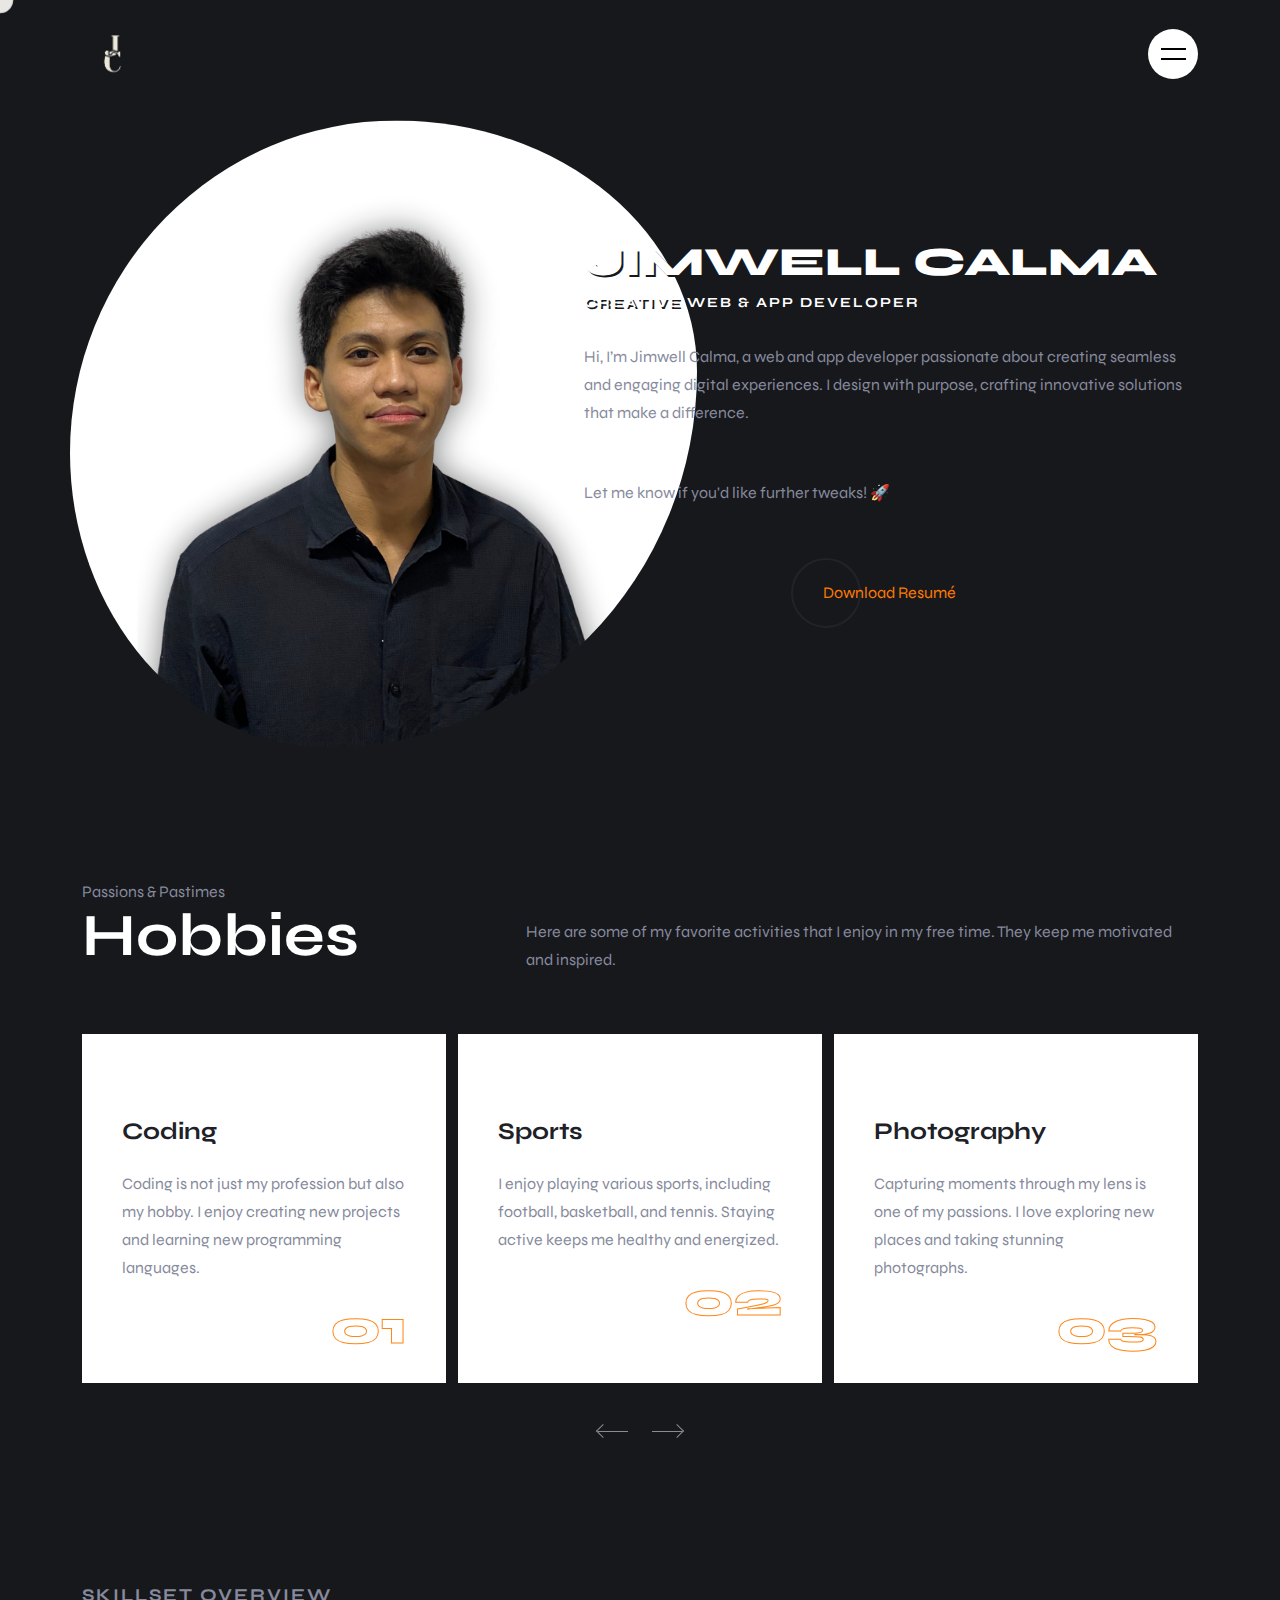
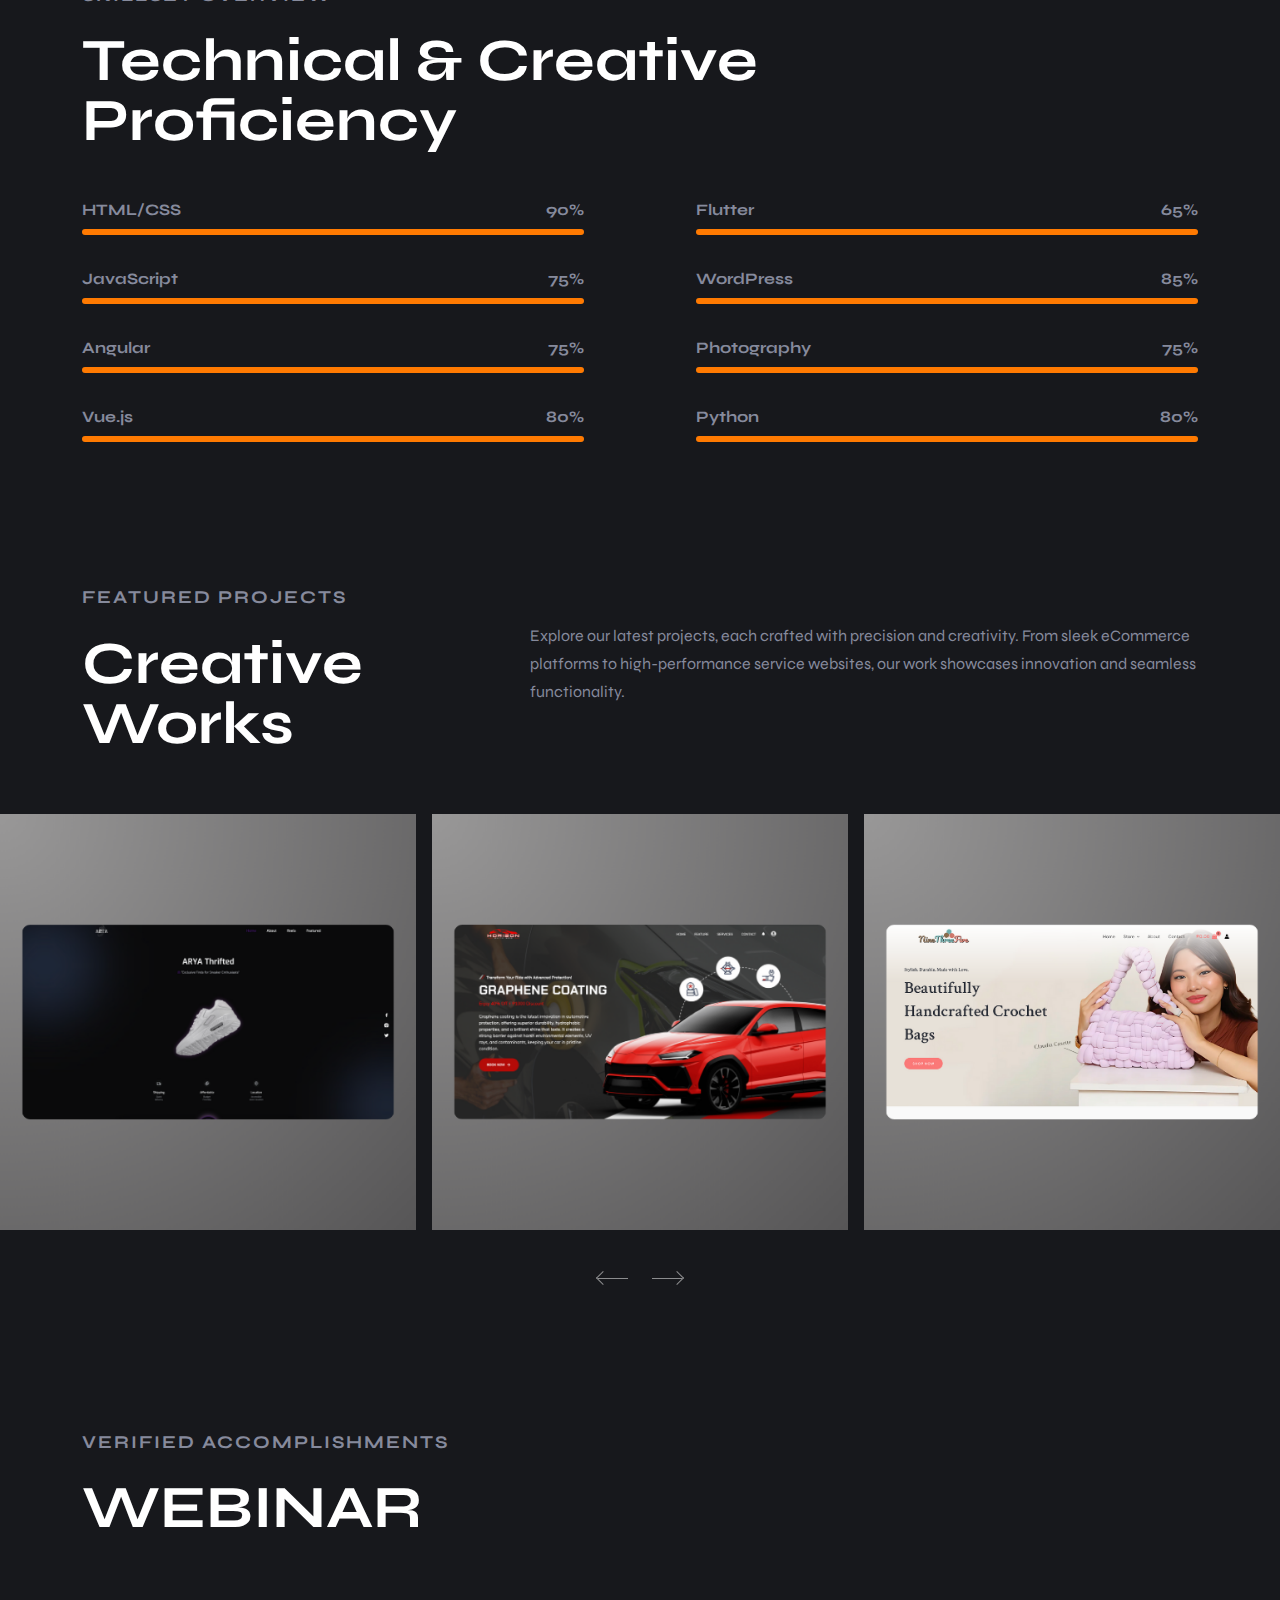
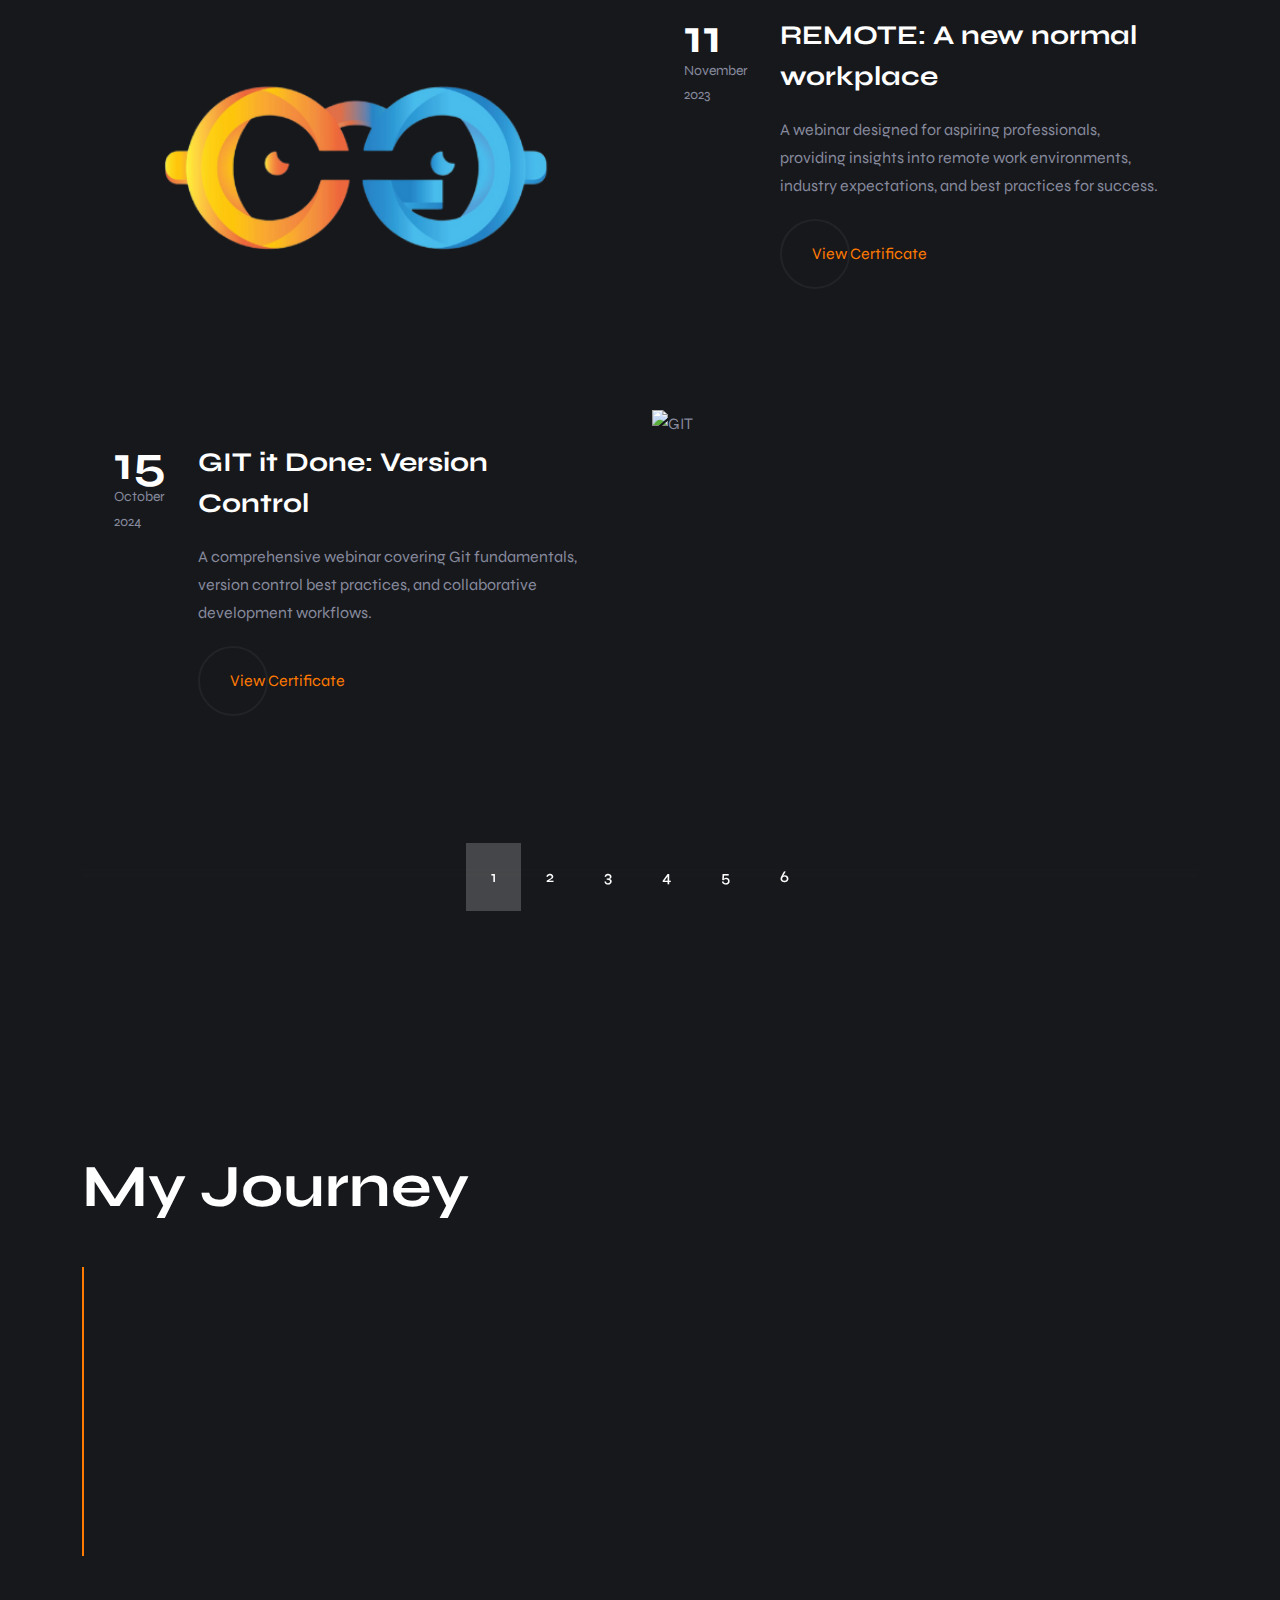
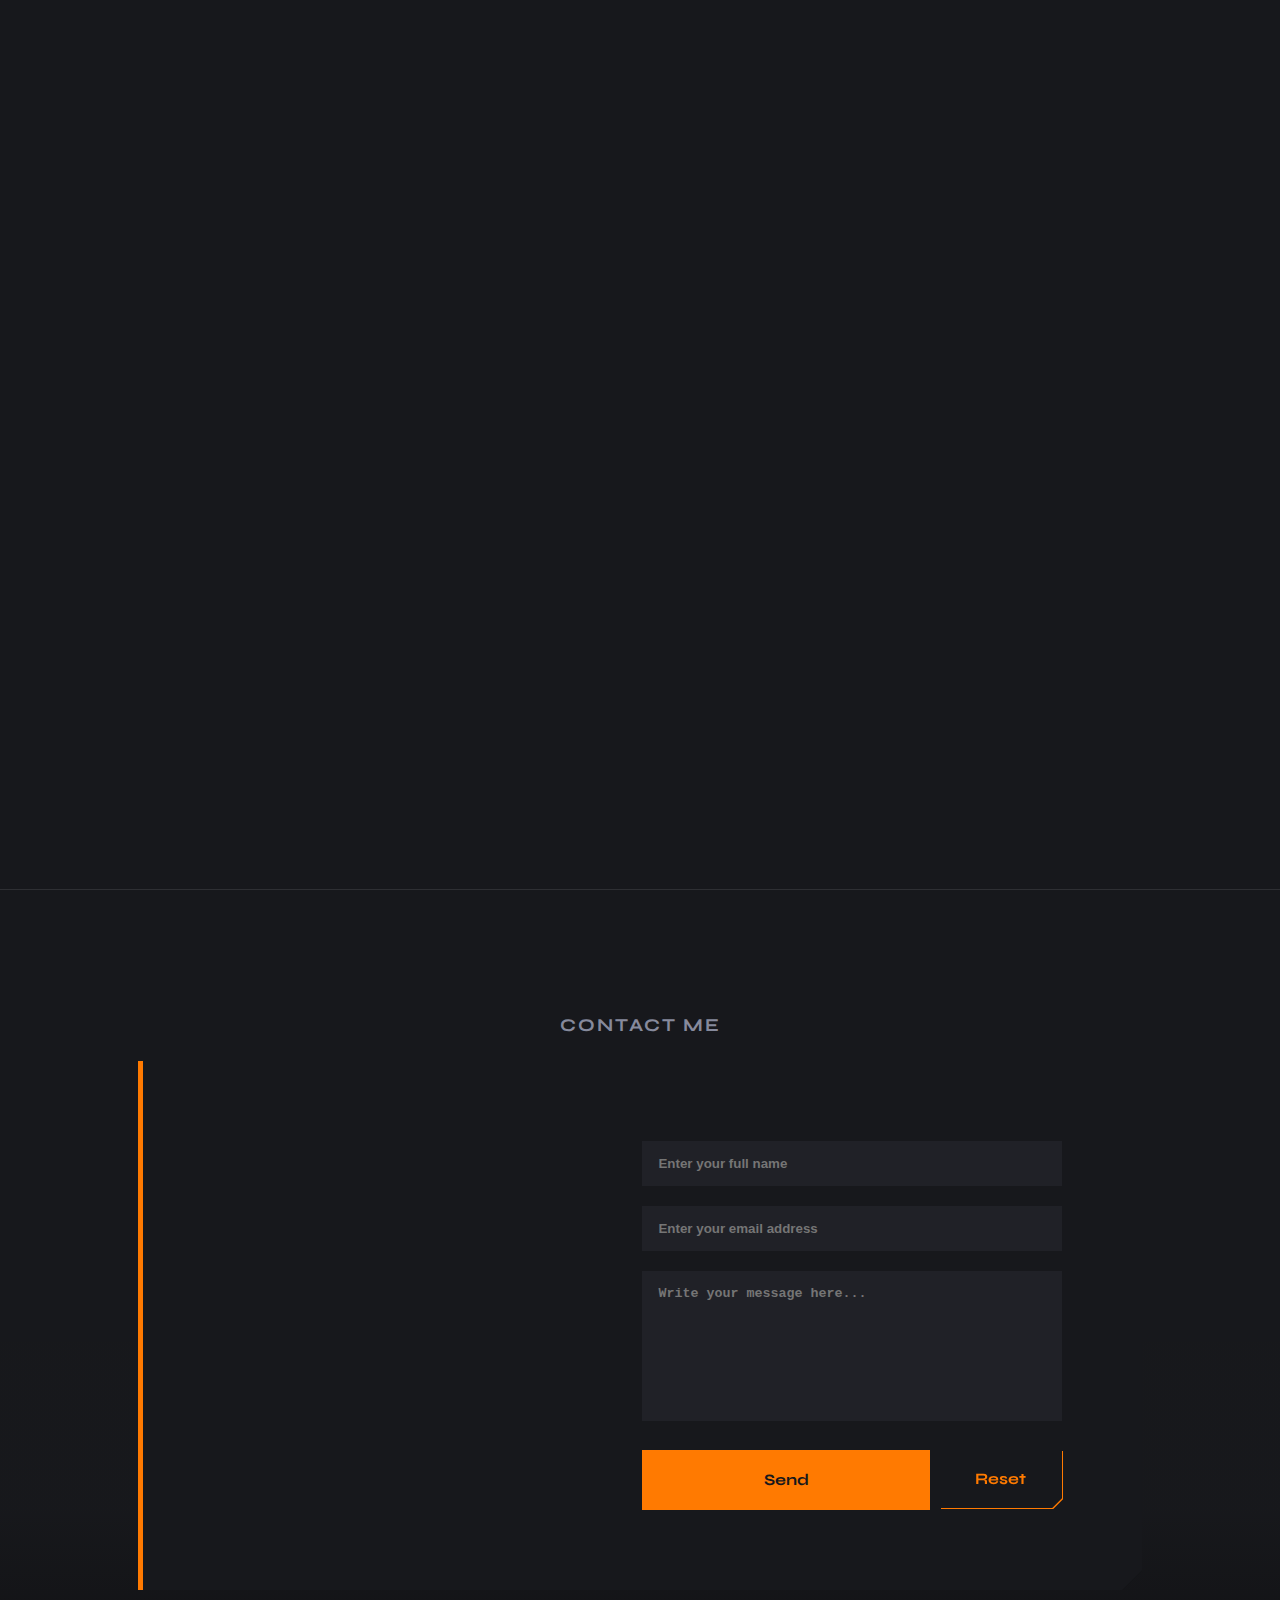
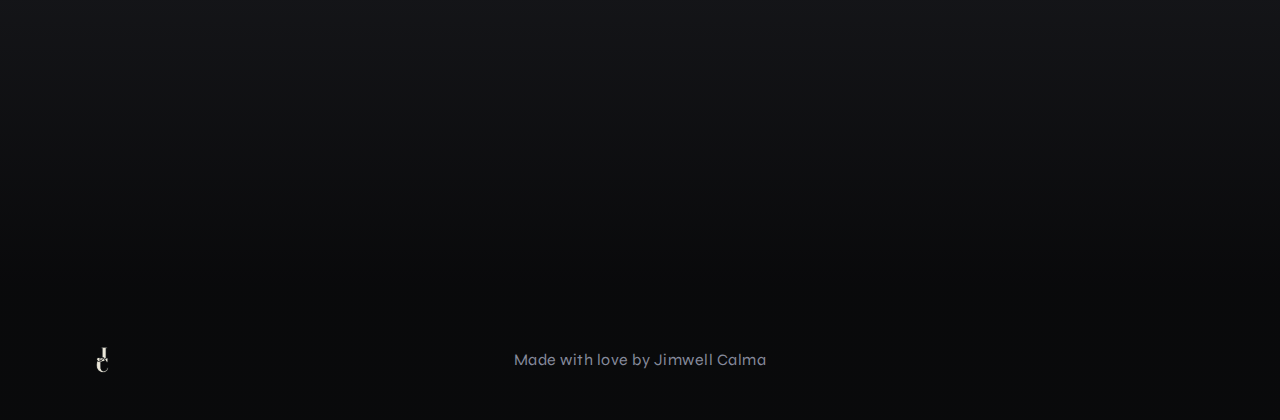
==== commit 1f7a4fb4: "sections adjustment" ====
--- a/index.html
+++ b/index.html
@@ -531,6 +531,18 @@
                   <p class="card-text">A visual journey through my lens, capturing stunning landscapes, candid moments, and unique perspectives from my travels and experiences.</p>
                 </div>
                 <a href="/projects/photography.html" class="layer-link"></a>
+              </div>
+            </li>
+
+            <li class="slider-item">
+              <div class="portfolio-card img-holder" style="--width: 500; --height: 500;">
+                <img src="./assets/images/projects/EcoClean.png" width="500" height="500" loading="lazy" alt="Photography Image"
+                  class="img-cover">
+                <div class="card-content">
+                  <h3 class="h3 card-title" style="color: #FF7A01;">EcoClean</h3>
+                  <p class="card-text">A clean and green initiative showcasing community action, sustainability events, and impactful volunteer efforts toward a better environment.</p>
+                </div>
+                <a href="/projects/ecoclean.html" class="layer-link"></a>
               </div>
             </li>
 
@@ -912,11 +924,11 @@
             <!-- Testimonial 1 -->
             <li class="slider-item" data-slider-item>
               <div class="testimonial-card">
-                <img src="./assets/images/testimonials/avatar1.jpg" alt="Maria Santos" class="testimonial-avatar">
-                <p class="testimonial-text">"Jimwell’s creativity and attention to detail brought our web project to life. Working with him was smooth and inspiring."</p>
+                <img src="./assets/images/testimonials/avatar1.jpg" alt="Dr. Joseph A. Esquivel" class="testimonial-avatar">
+                <p class="testimonial-text">Waiting for Response</p>
                 <div class="testimonial-author">
-                  <strong>— Maria Santos</strong><br>
-                  <span>Project Manager, Horizon Auto Spa</span>
+                  <strong>- Dr. Joseph A. Esquivel</strong><br>
+                  <span>Cisco Coordinator / Cisco ASC</span>
                 </div>
               </div>
             </li>
@@ -924,11 +936,11 @@
             <!-- Testimonial 2 -->
             <li class="slider-item" data-slider-item>
               <div class="testimonial-card">
-                <img src="./assets/images/testimonials/avatar1.jpg" alt="Maria Santos" class="testimonial-avatar">
-                <p class="testimonial-text">"He was a reliable team player during our internship. Jimwell always delivered quality code and thoughtful designs."</p>
+                <img src="assets/images/testimonial/chris-almocera.jpeg" alt="Mr. Chris Almocera" class="testimonial-avatar">
+                <p class="testimonial-text">Waiting for Response</p>
                 <div class="testimonial-author">
-                  <strong>— John Velasquez</strong><br>
-                  <span>Software Engineer, XYZ Corp</span>
+                  <strong>— Mr. Chris Almocera</strong><br>
+                  <span>Practicum Coordinator</span>
                 </div>
               </div>
             </li>
@@ -936,11 +948,11 @@
             <!-- Testimonial 3 -->
             <li class="slider-item" data-slider-item>
               <div class="testimonial-card">
-                <img src="./assets/images/testimonials/avatar1.jpg" alt="Maria Santos" class="testimonial-avatar">
-                <p class="testimonial-text">"One of the most dedicated and passionate developers I’ve mentored. Jimwell takes initiative and always seeks to improve."</p>
+                <img src="assets/images/testimonial/Everly-Chua.png" alt="Dr. Everly Chua" class="testimonial-avatar">
+                <p class="testimonial-text">Waiting for Response</p>
                 <div class="testimonial-author">
-                  <strong>— Prof. Liza Navarro</strong><br>
-                  <span>Mentor, Holy Angel University</span>
+                  <strong>— Dr. Everly Chua</strong><br>
+                  <span>Graduate School of IT Program Coordinator</span>
                 </div>
               </div>
             </li>
--- a/assets/css/style.css
+++ b/assets/css/style.css
@@ -927,6 +927,8 @@
   background-color: var(--raisin-black);
   color: var(--white);
   padding: 30px 24px;
+  height: 100%;
+  width: 100%;
   border-left: 4px solid var(--orange);
   border-radius: 10px;
   min-height: 200px;
@@ -961,6 +963,8 @@
   margin-bottom: 15px;
   border: 2px solid var(--orange);
 }
+
+
 
 
 /*-----------------------------------*\
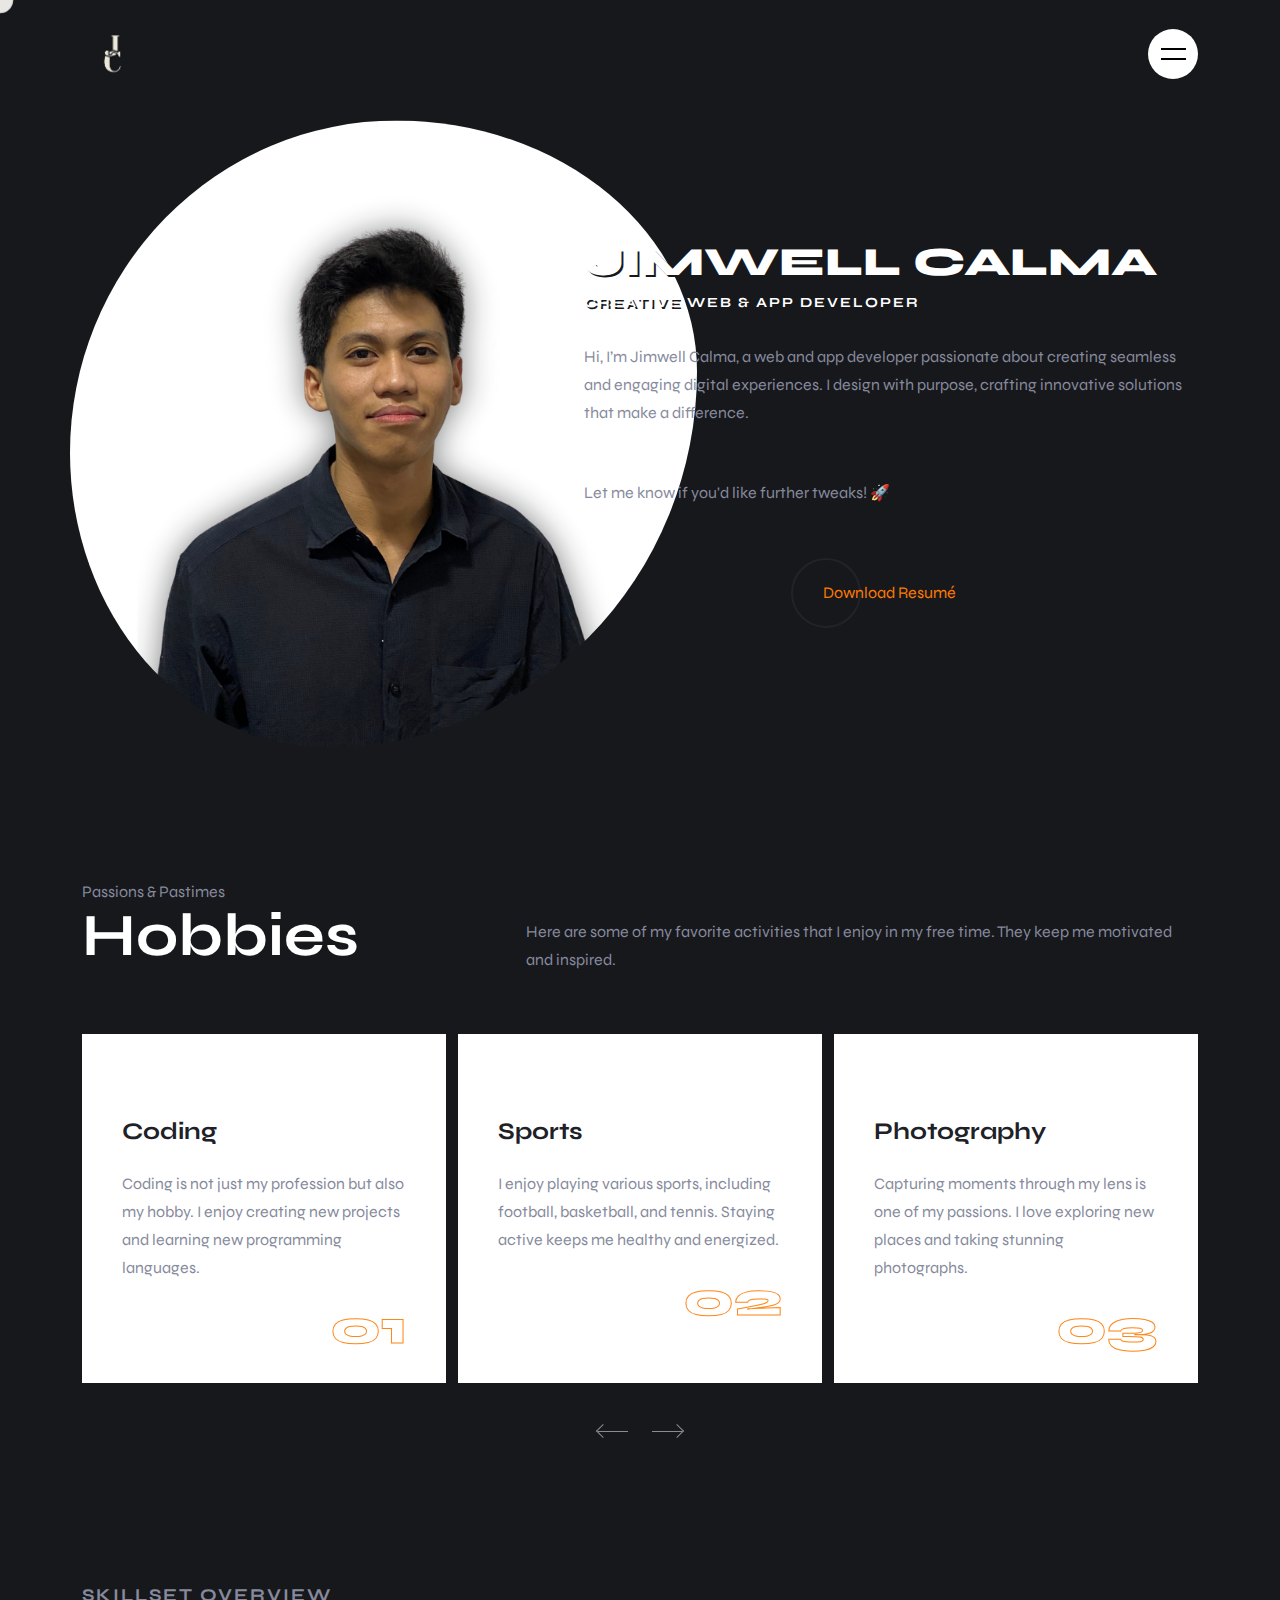
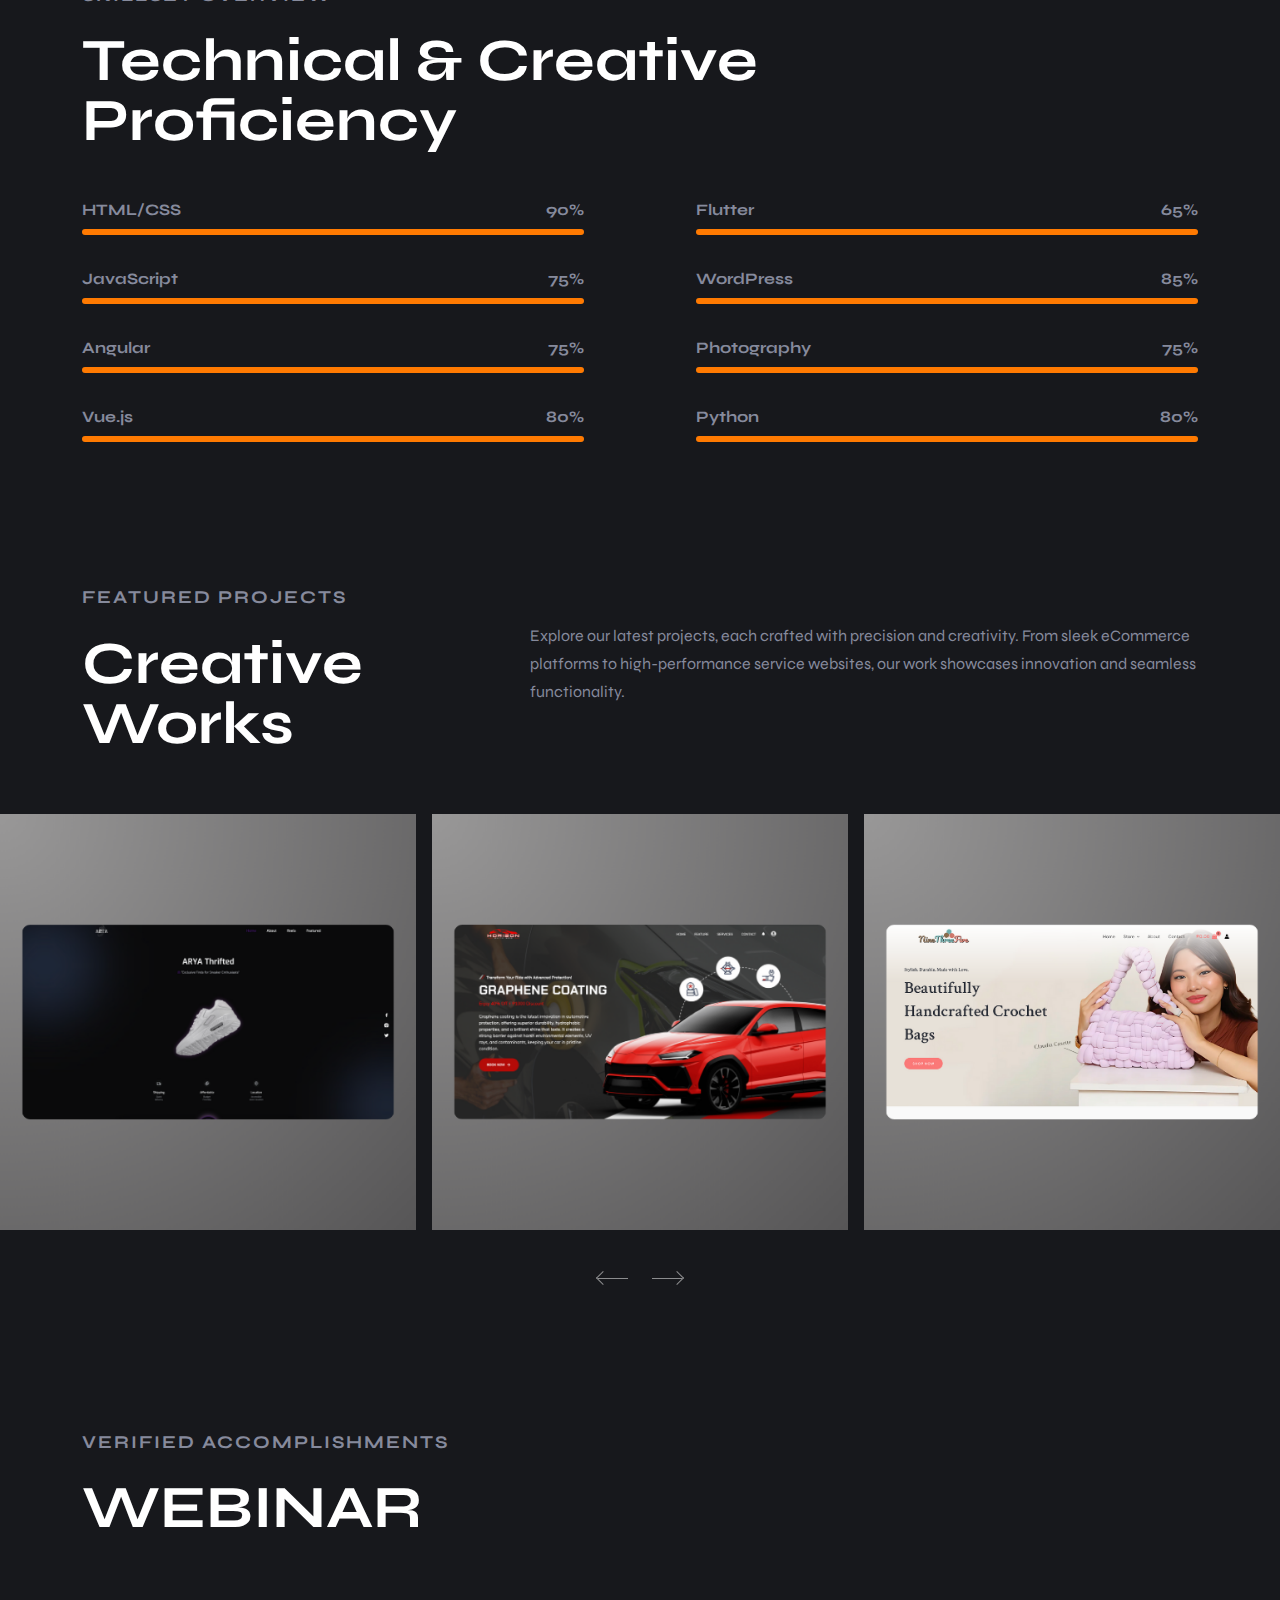
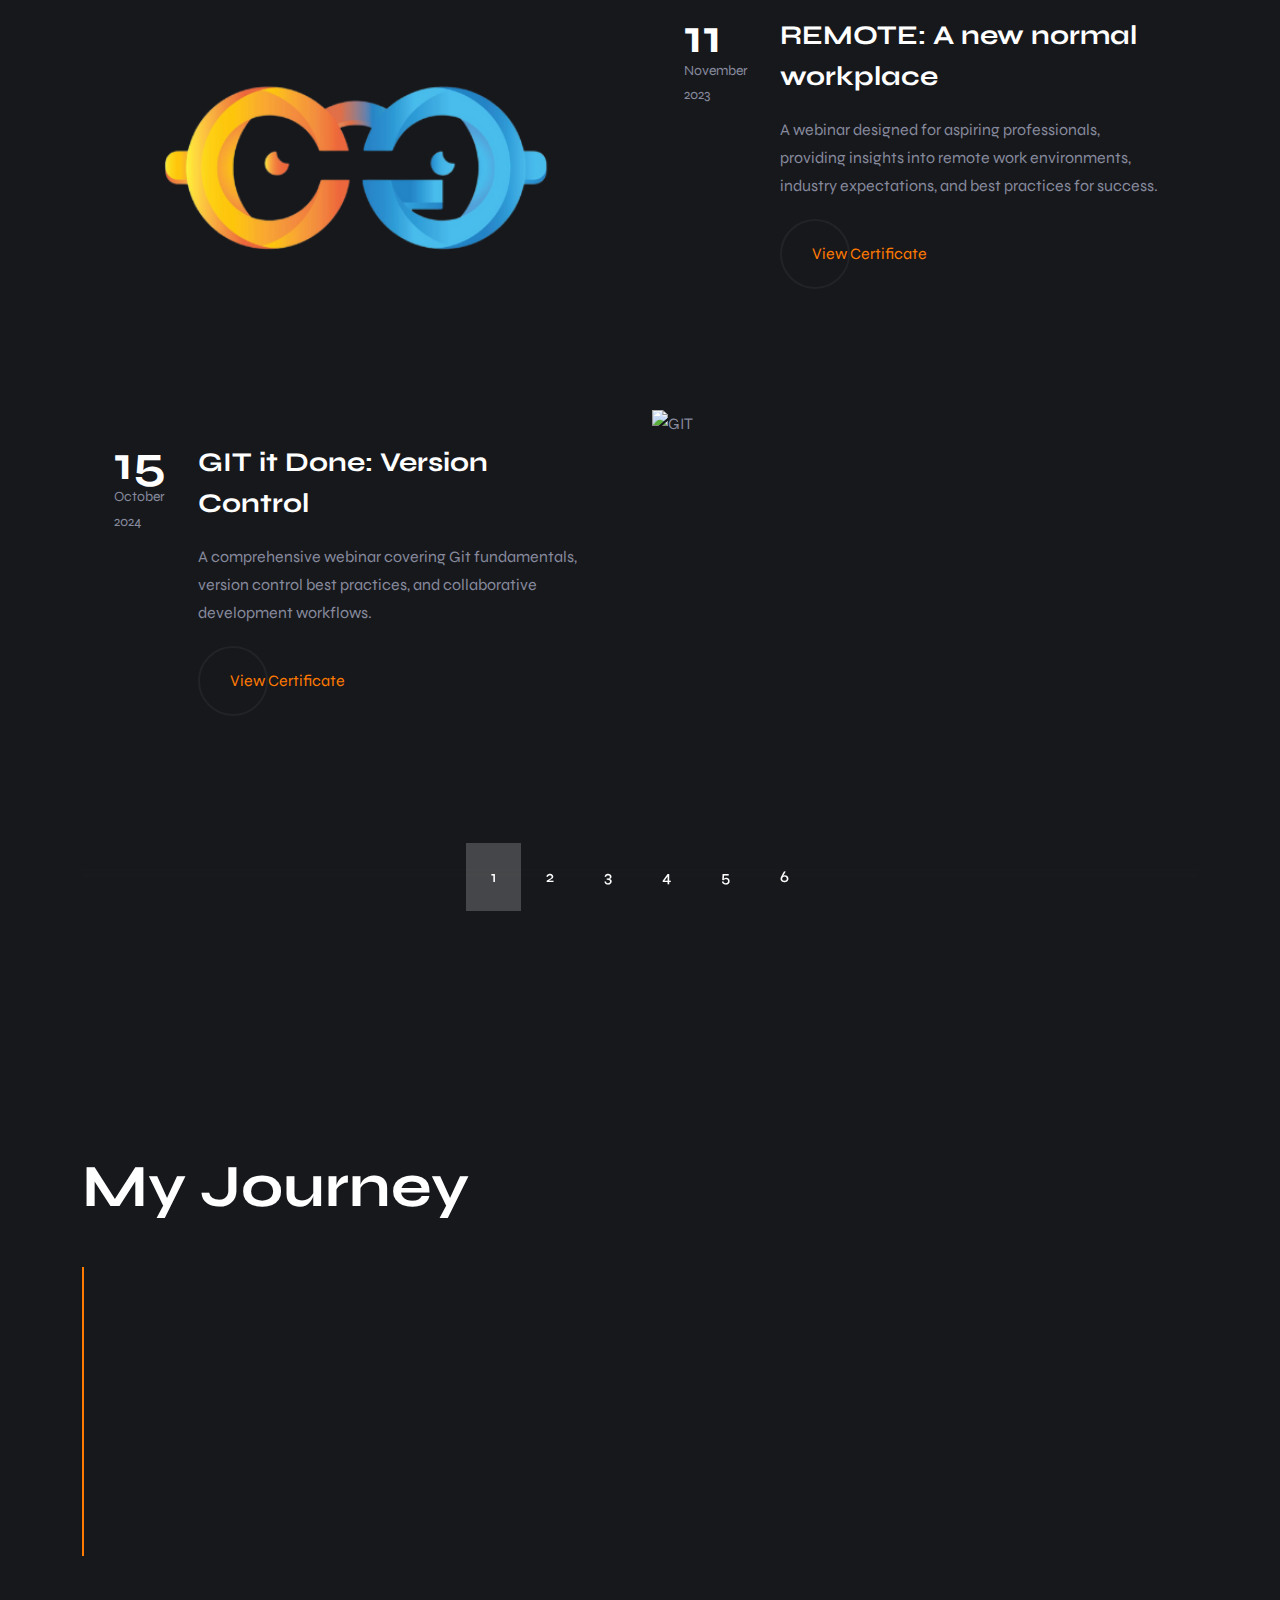
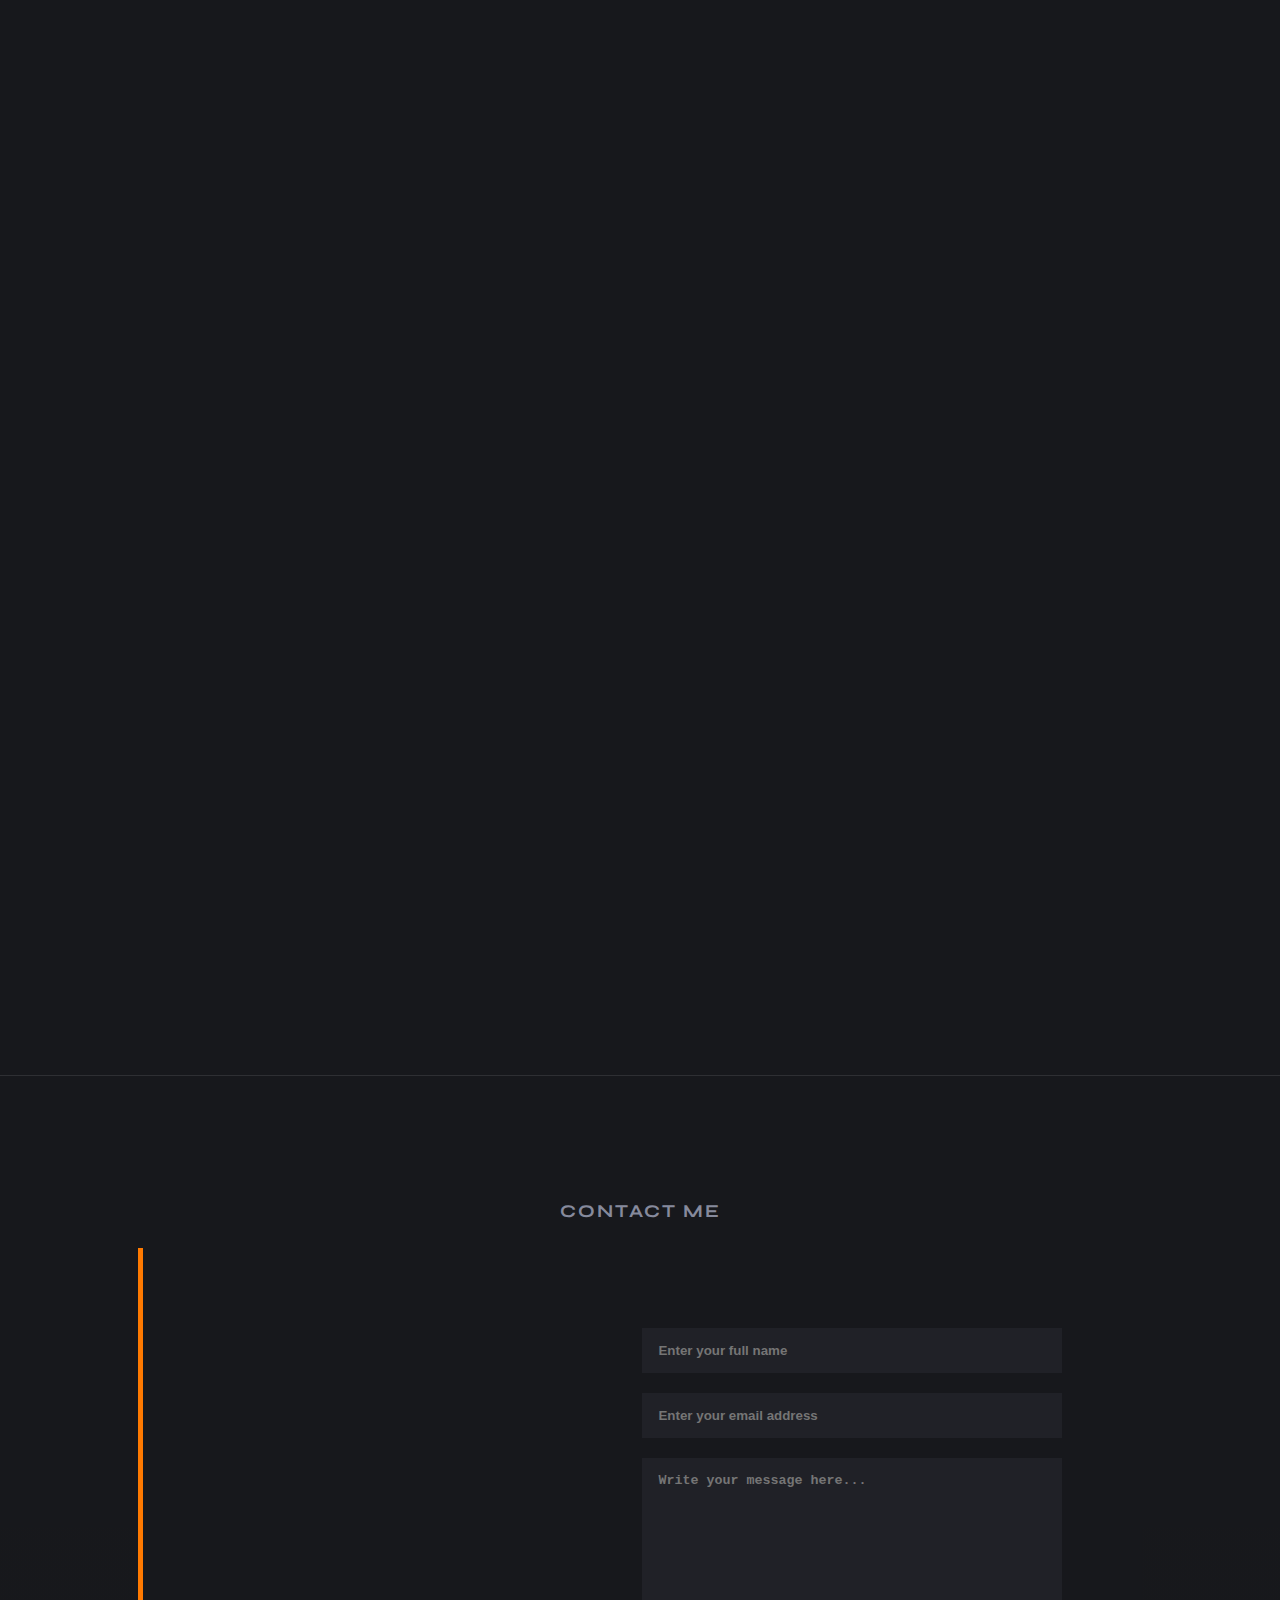
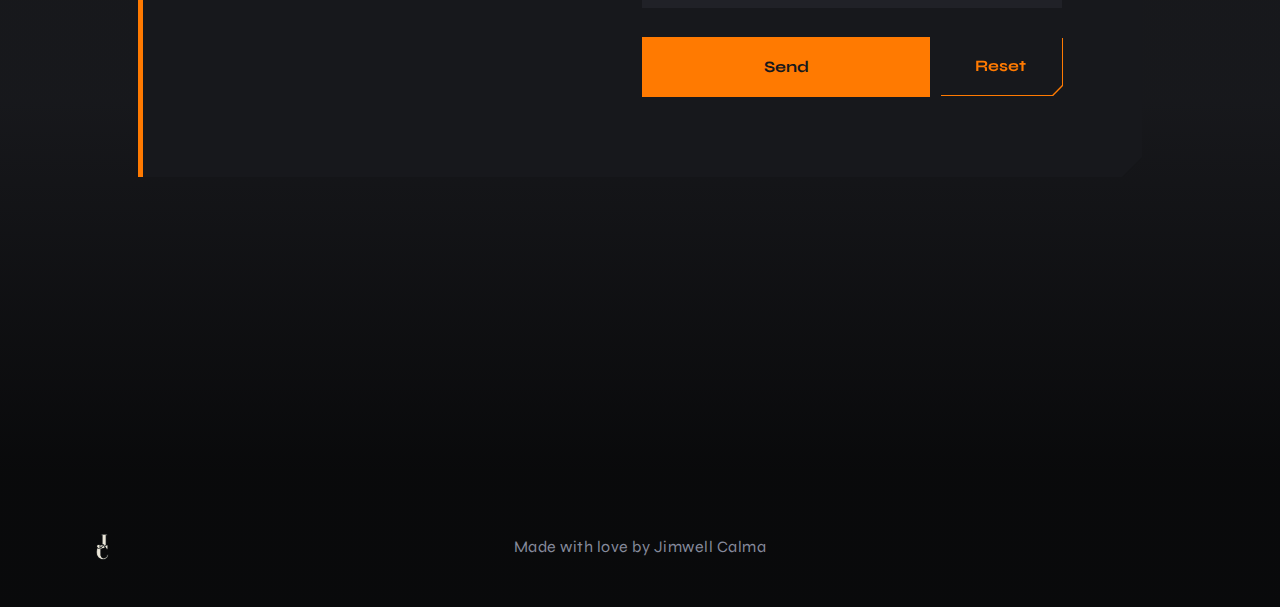
==== commit 0a623f5e: "button adjustment" ====
--- a/index.html
+++ b/index.html
@@ -956,16 +956,29 @@
                 </div>
               </div>
             </li>
+
+             <!-- Testimonial 4 -->
+             <li class="slider-item" data-slider-item>
+              <div class="testimonial-card">
+                <img src="assets/images/testimonial/Rossel-Calma.jpg" alt="Ms. Rossel Calma" class="testimonial-avatar">
+                <p class="testimonial-text">Jimwell Clama is a reliable part-time cashier who consistently delivers excellent customer service. His strong communication skills and ability to manage sales and diverse customer interactions make him a standout in his role.</p>
+                <div class="testimonial-author">
+                  <strong>— Ms. Rossel Calma</strong><br>
+                  <span>Store Owner</span>
+                </div>
+              </div>
+            </li>
     
           </ul>
     
           <!-- Reuse slider buttons -->
           <div class="slider-controls">
-            <button class="slider-control prev" data-slider-prev aria-label="Previous">
+            <button class="slider-control prev" data-slider-prev aria-label="Slide to previous item">
               <div class="line"></div>
               <div class="arrow"></div>
             </button>
-            <button class="slider-control next" data-slider-next aria-label="Next">
+
+            <button class="slider-control next" data-slider-next aria-label="Slide to next item">
               <div class="line"></div>
               <div class="arrow"></div>
             </button>
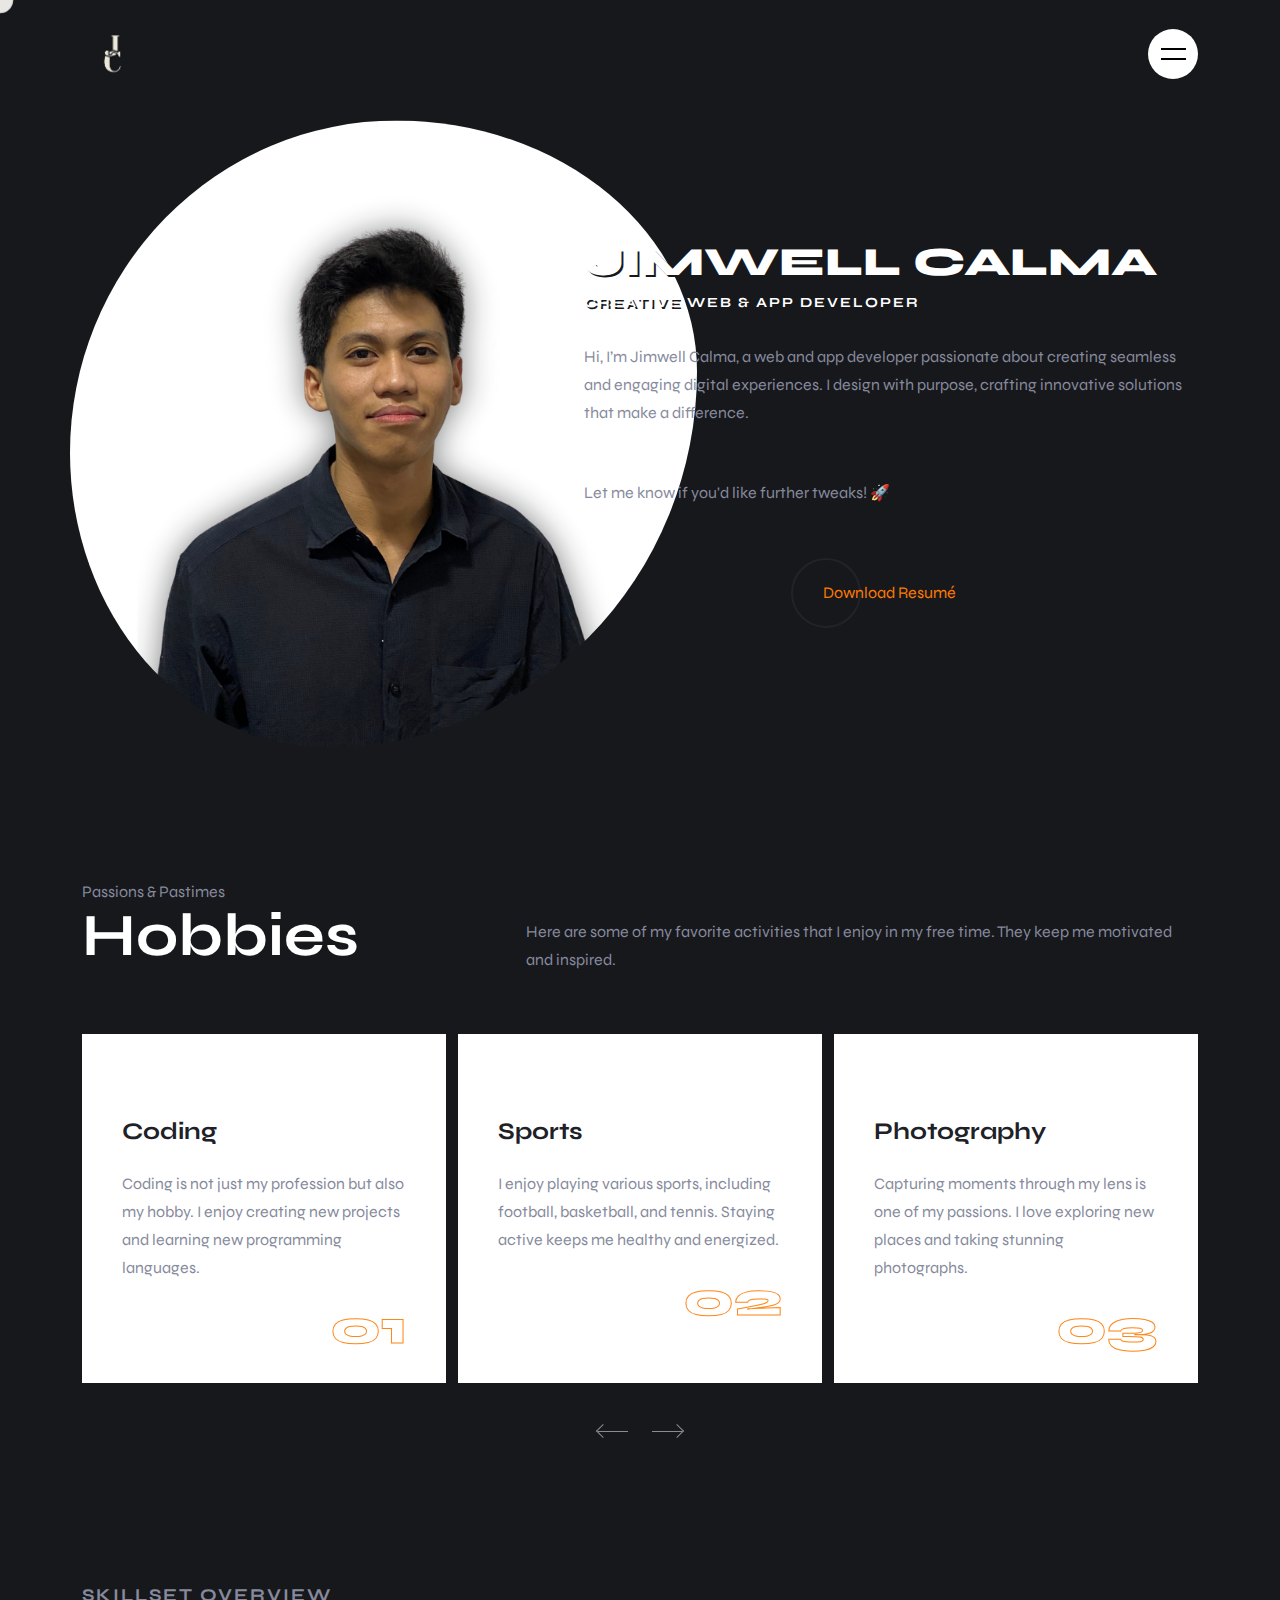
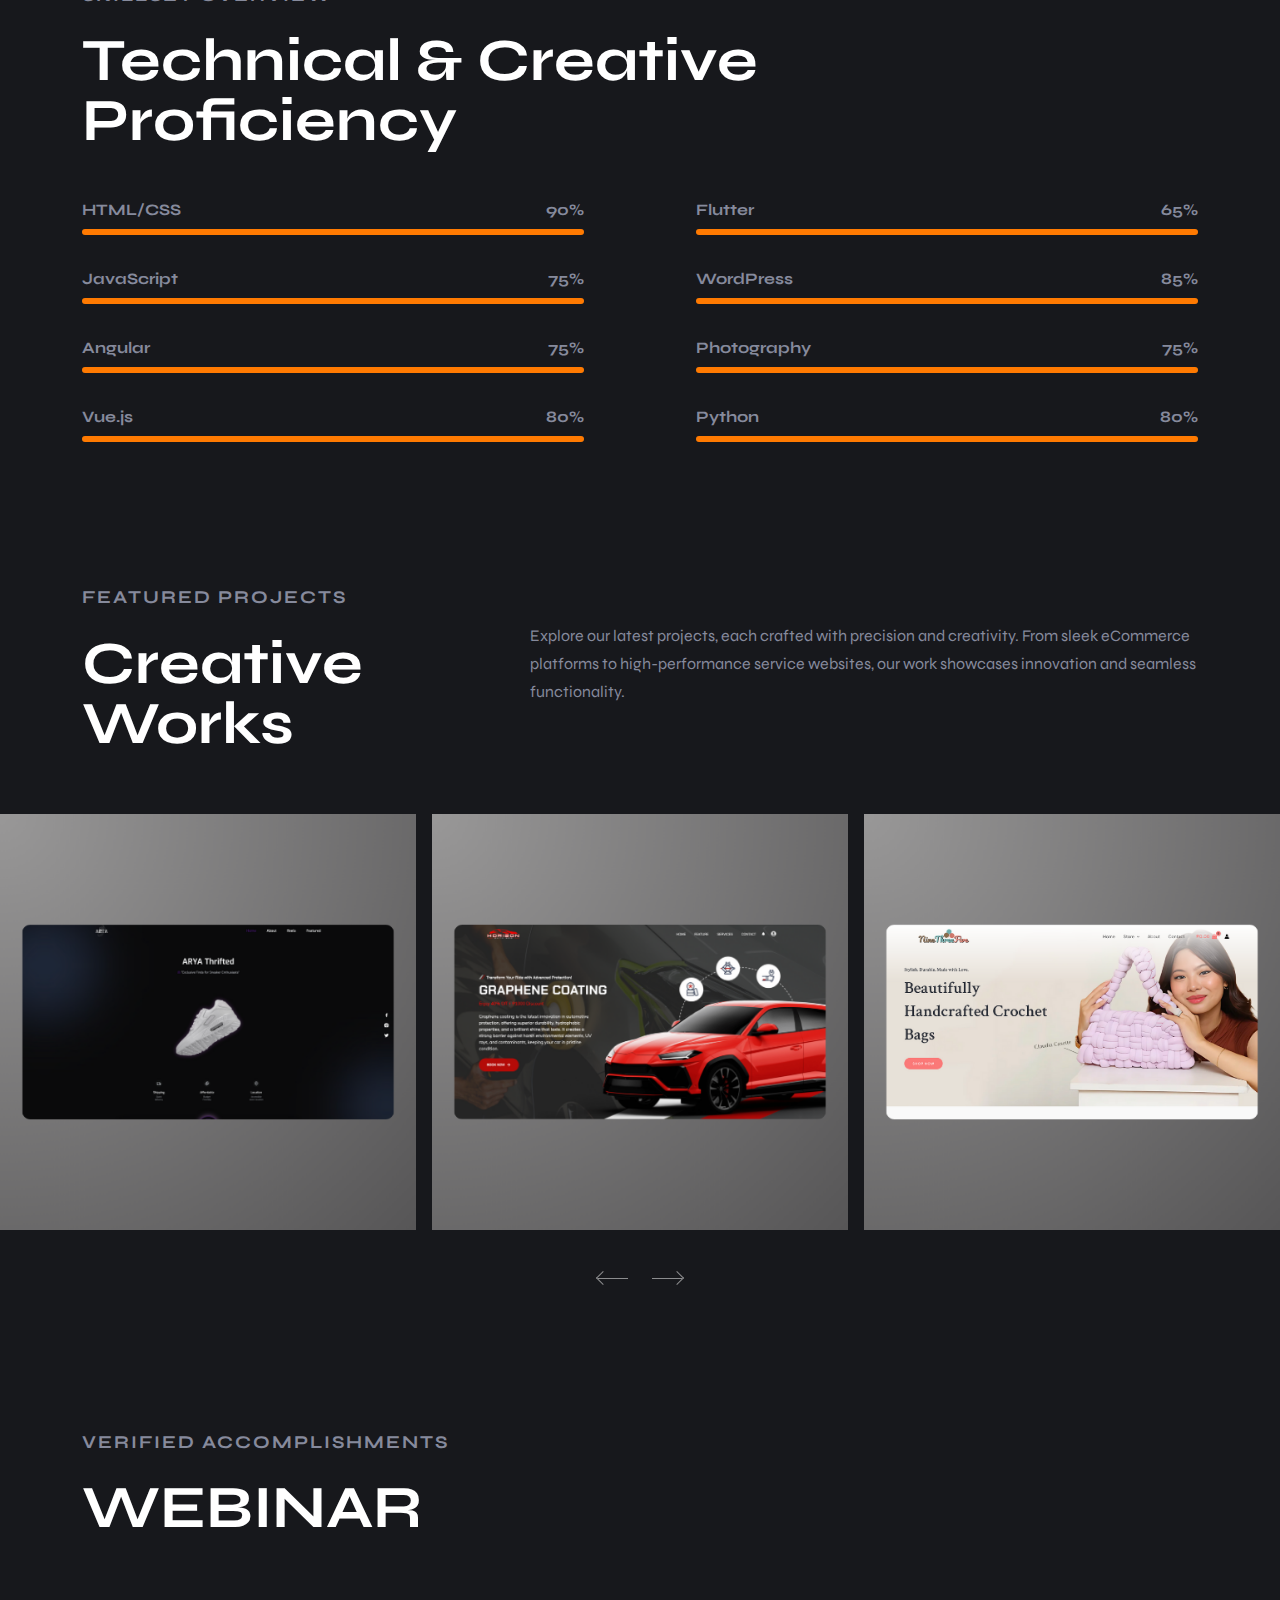
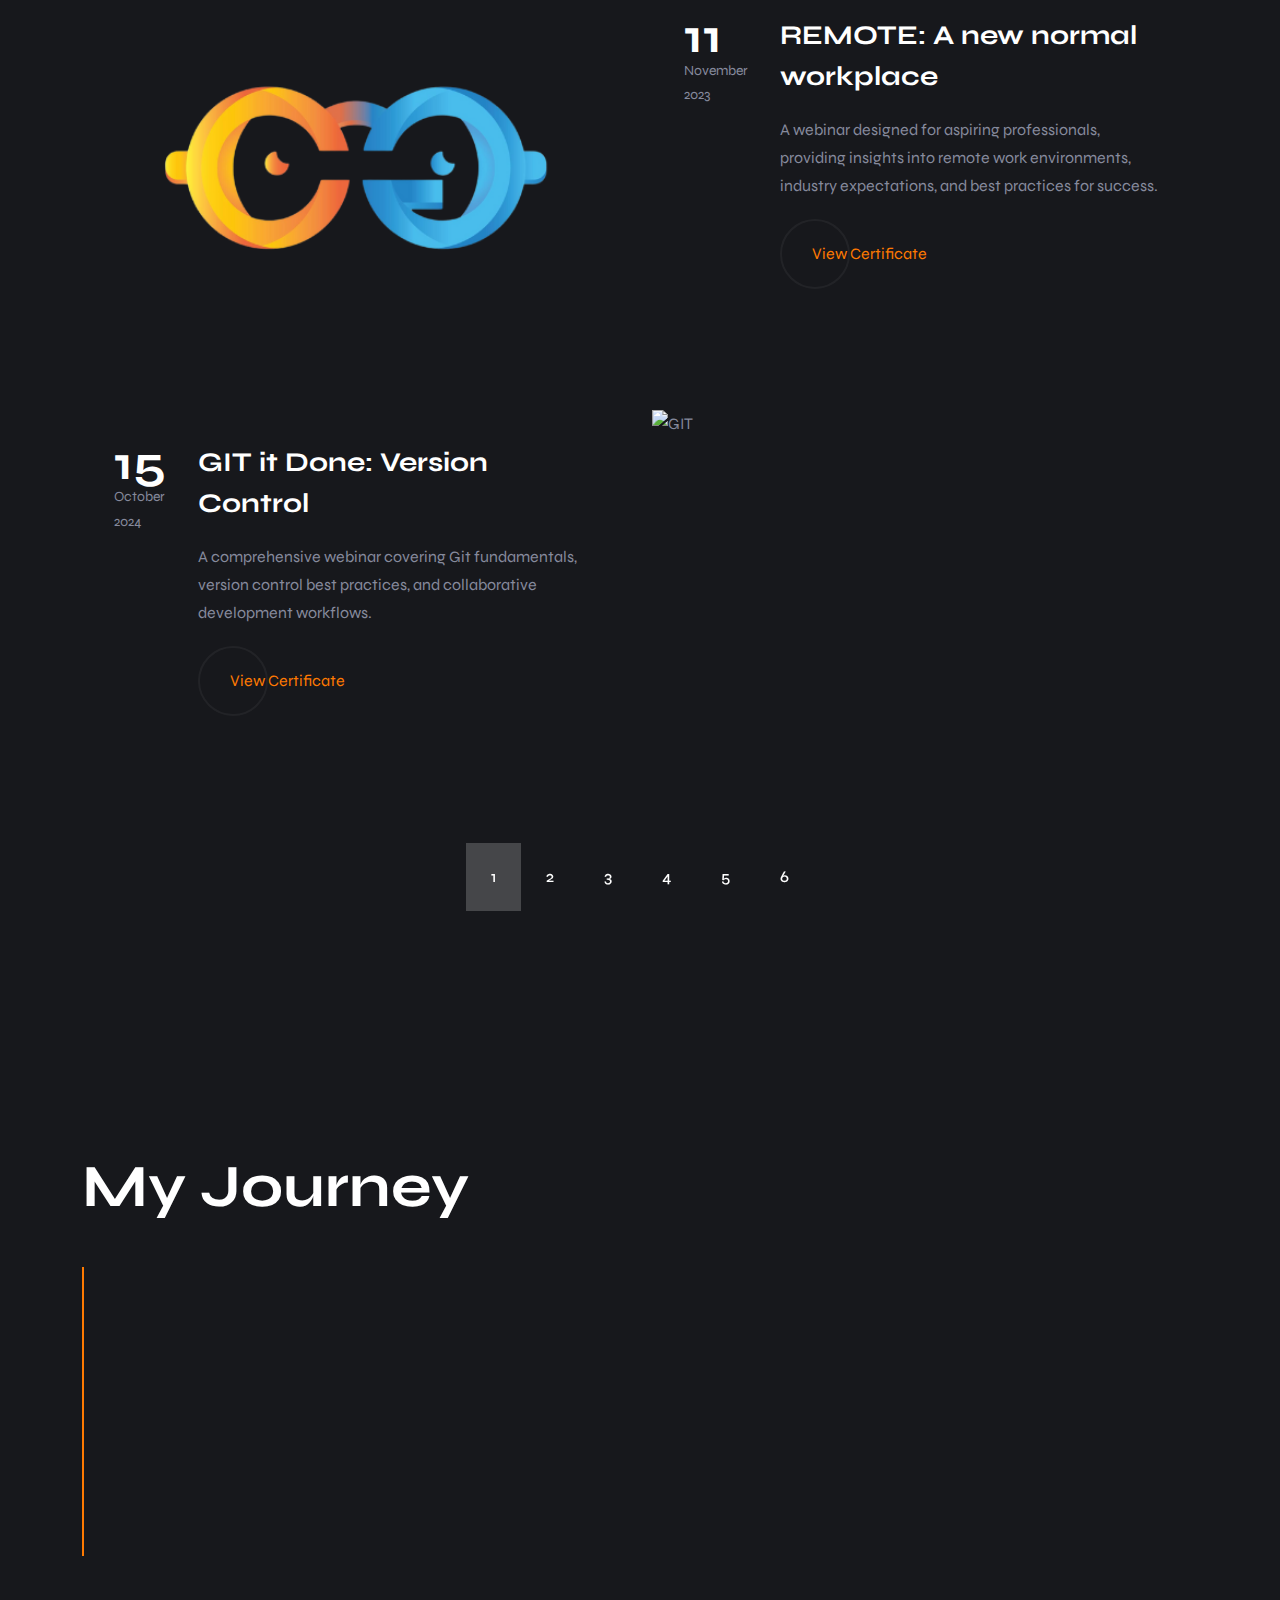
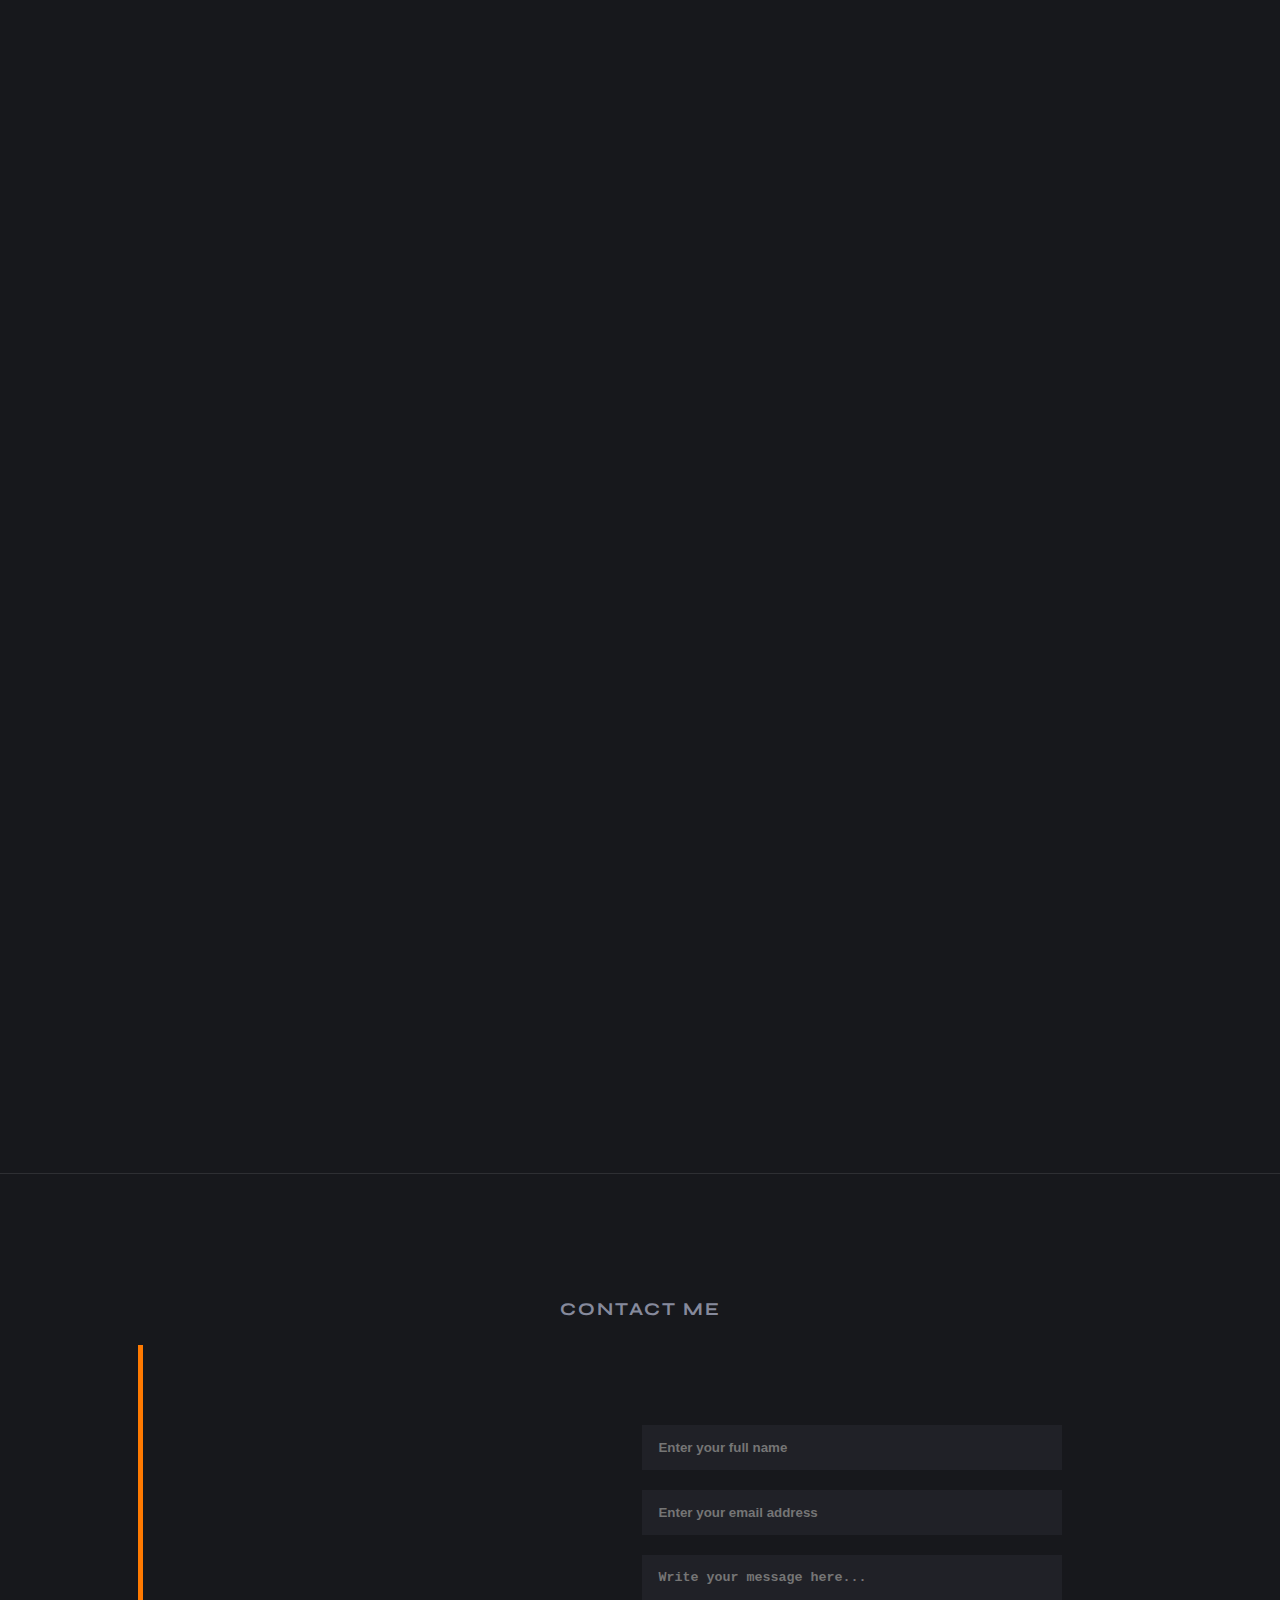
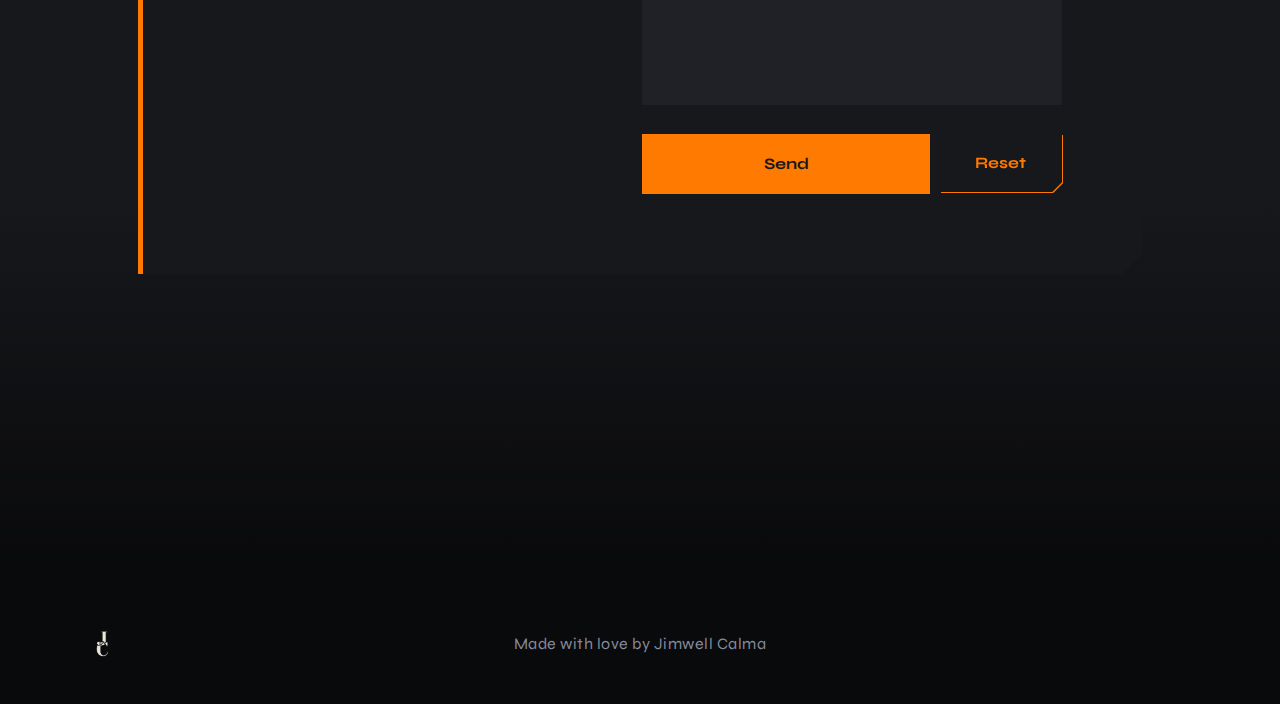
==== commit 118b9801: "testimonial added" ====
--- a/index.html
+++ b/index.html
@@ -925,7 +925,7 @@
             <li class="slider-item" data-slider-item>
               <div class="testimonial-card">
                 <img src="./assets/images/testimonials/avatar1.jpg" alt="Dr. Joseph A. Esquivel" class="testimonial-avatar">
-                <p class="testimonial-text">Waiting for Response</p>
+                <p class="testimonial-text">Jimwell and his team consistently showed strong collaboration, creativity, and technical skill. Each member brought something unique to the table, and together they delivered high-quality work with clear communication and purpose. They tackled challenges head-on and supported one another throughout the project.</p>
                 <div class="testimonial-author">
                   <strong>- Dr. Joseph A. Esquivel</strong><br>
                   <span>Cisco Coordinator / Cisco ASC</span>
@@ -936,11 +936,11 @@
             <!-- Testimonial 2 -->
             <li class="slider-item" data-slider-item>
               <div class="testimonial-card">
-                <img src="assets/images/testimonial/chris-almocera.jpeg" alt="Mr. Chris Almocera" class="testimonial-avatar">
-                <p class="testimonial-text">Waiting for Response</p>
+                <img src="assets/images/testimonial/bea-ayson.jpg" alt="Ms. Bea Ayson" class="testimonial-avatar">
+                <p class="testimonial-text">I absolutely love the website ARYA! It’s so easy to navigate, and I was able to find exactly what I was looking for in no time. The shoe selection is amazing, and I was impressed by the quality of the thrifted shoes—each pair is well-described with detailed photos and sizing info, which made shopping a breeze. I’ll definitely be recommending this site to friends!</p>
                 <div class="testimonial-author">
-                  <strong>— Mr. Chris Almocera</strong><br>
-                  <span>Practicum Coordinator</span>
+                  <strong>— Ms. Bea Ayson</strong><br>
+                  <span>Arya Thrift Shop Owner</span>
                 </div>
               </div>
             </li>
@@ -965,6 +965,18 @@
                 <div class="testimonial-author">
                   <strong>— Ms. Rossel Calma</strong><br>
                   <span>Store Owner</span>
+                </div>
+              </div>
+            </li>
+
+            <!-- Testimonial 5 -->
+            <li class="slider-item" data-slider-item>
+              <div class="testimonial-card">
+                <img src="assets/images/testimonial/Sarah-Dayrit.jpg" alt="Ms. Sarah Dayrit" class="testimonial-avatar">
+                <p class="testimonial-text">I was impressed by how easy it was to navigate the website Horizon Auto Spa and book my detailing appointment. The layout is clean, and it’s clear they’ve put a lot of thought into making the experience simple for customers.</p>
+                <div class="testimonial-author">
+                  <strong>— Ms. Sarah Dayrit</strong><br>
+                  <span>Horizon Auto Spa Co-Owner</span>
                 </div>
               </div>
             </li>
@@ -990,7 +1002,7 @@
   </main>
 
 
-  
+
 
   <!-- 
     - #FOOTER
